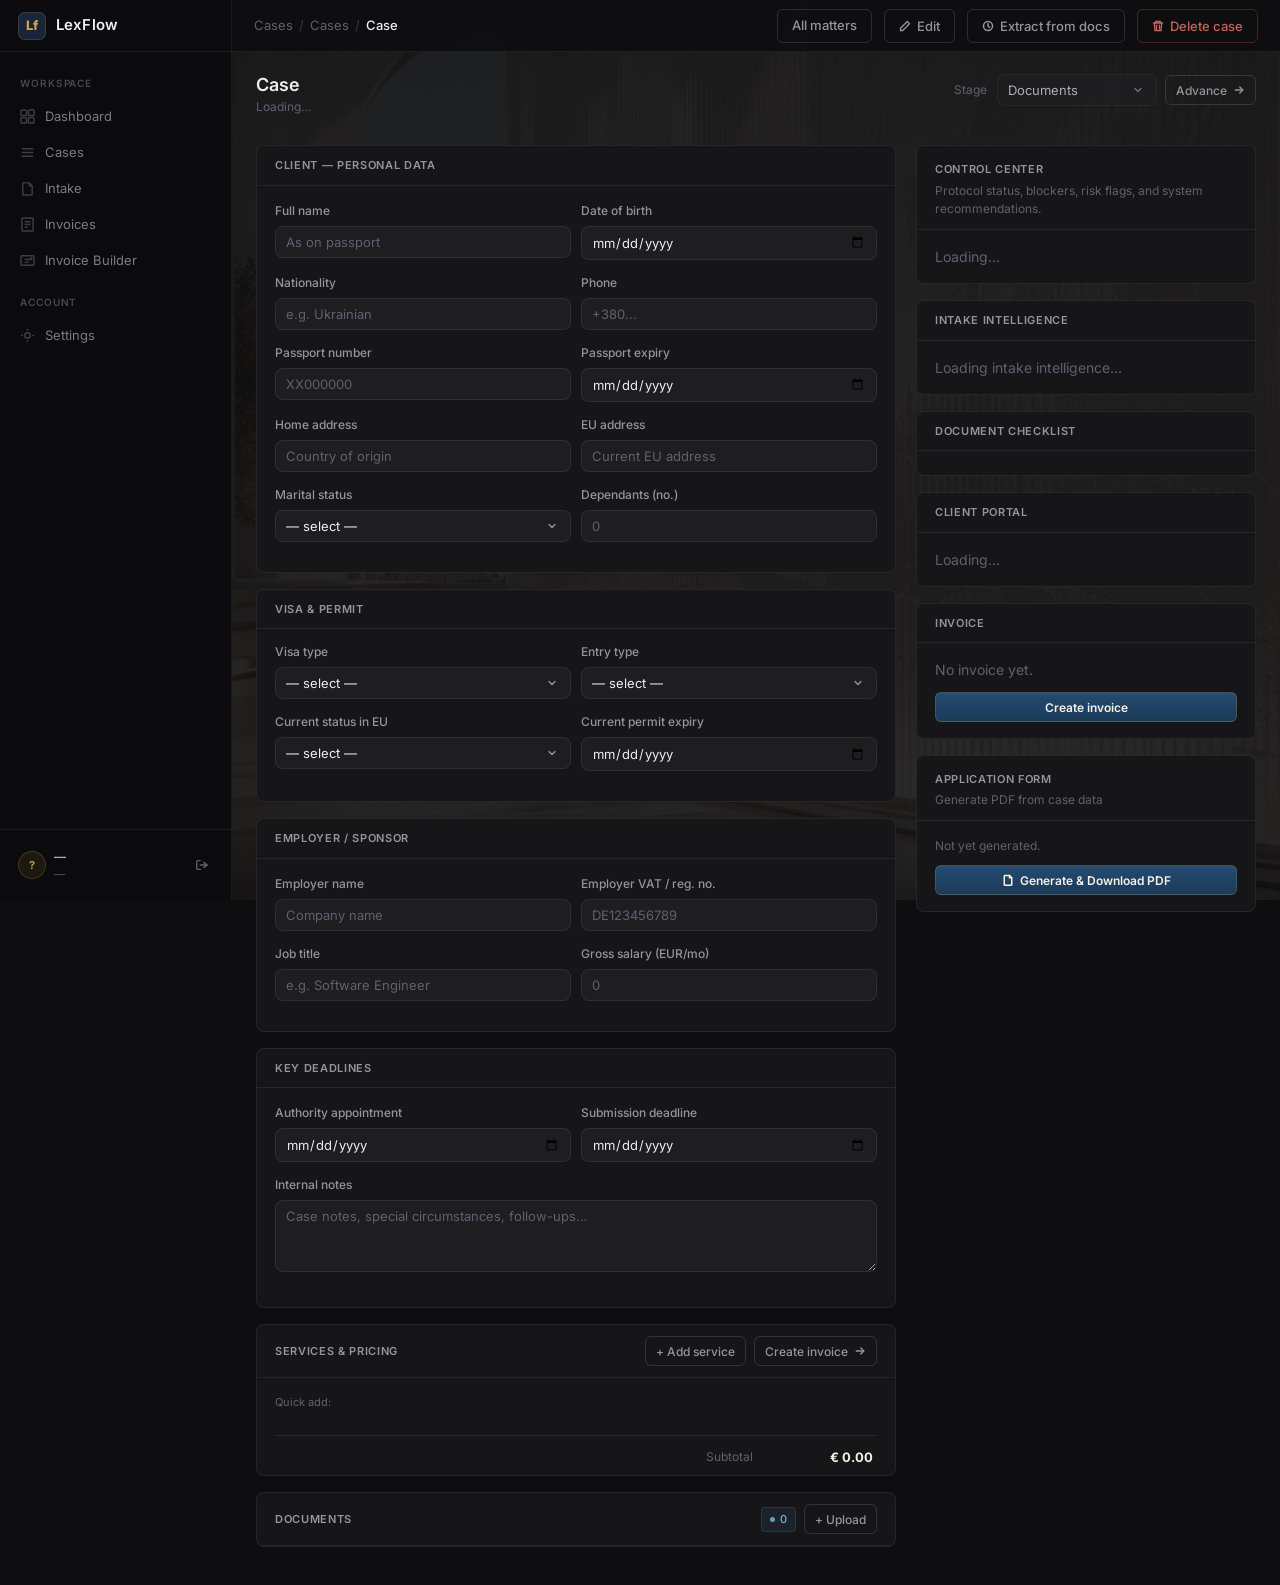
==== frontend/case.html @ 487ab4be "Map Mistral OCR text into case upload extraction" ====
<!doctype html>
<html lang="en">
<head>
  <meta charset="UTF-8" />
  <meta name="viewport" content="width=device-width, initial-scale=1.0" />
  <title>LexFlow — Case detail</title>
  <link rel="preconnect" href="https://fonts.googleapis.com" />
  <link rel="preconnect" href="https://fonts.gstatic.com" crossorigin />
  <link href="https://fonts.googleapis.com/css2?family=Inter:wght@300;400;500;600;700;800&display=swap" rel="stylesheet" />
  <link rel="stylesheet" href="./styles.css?v=24" />
</head>
<body class="dashboard view-hydrating" data-api-base="https://lexflow-backend-y6m3.onrender.com">
  <aside class="sidebar">
    <a href="/index.html" class="sidebar-brand">
      <span class="brand-mark" style="width:28px;height:28px;font-size:13px;">Lf</span>
      <span class="brand-name">LexFlow</span>
    </a>
    <nav class="sidebar-nav">
      <span class="nav-section-label">Workspace</span>
      <a href="dashboard.html" class="nav-item"><svg width="14" height="14" viewBox="0 0 16 16" fill="none" stroke="currentColor" stroke-width="1.5"><rect x="1" y="1" width="6" height="6" rx="1"/><rect x="9" y="1" width="6" height="6" rx="1"/><rect x="1" y="9" width="6" height="6" rx="1"/><rect x="9" y="9" width="6" height="6" rx="1"/></svg>Dashboard</a>
      <a href="cases.html" class="nav-item active"><svg width="14" height="14" viewBox="0 0 16 16" fill="none" stroke="currentColor" stroke-width="1.5"><path d="M2 4h12M2 8h12M2 12h12"/></svg>Cases</a>
      <a href="documents.html" class="nav-item"><svg width="14" height="14" viewBox="0 0 16 16" fill="none" stroke="currentColor" stroke-width="1.5"><path d="M3 2h7l3 3v9a1 1 0 01-1 1H4a1 1 0 01-1-1V3a1 1 0 011-1z"/><path d="M10 2v3h3"/></svg>Intake</a>
      <a href="invoices.html" class="nav-item"><svg width="14" height="14" viewBox="0 0 16 16" fill="none" stroke="currentColor" stroke-width="1.5"><rect x="2" y="1" width="12" height="14" rx="1"/><path d="M5 5h6M5 8h6M5 11h3"/></svg>Invoices</a>
      <a href="invoice-builder.html" class="nav-item"><svg width="14" height="14" viewBox="0 0 16 16" fill="none" stroke="currentColor" stroke-width="1.5"><rect x="1" y="3" width="14" height="10" rx="1"/><path d="M5 7h6M5 10h4"/><circle cx="12" cy="6" r="1.5" fill="currentColor" stroke="none"/></svg>Invoice Builder</a>
      <span class="nav-section-label">Account</span>
      <a href="settings.html" class="nav-item"><svg width="14" height="14" viewBox="0 0 16 16" fill="none" stroke="currentColor" stroke-width="1.5"><circle cx="8" cy="8" r="3"/><path d="M8 1v2M8 13v2M1 8h2M13 8h2"/></svg>Settings</a>
    </nav>
    <div class="sidebar-footer">
      <div class="sidebar-user">
        <div class="user-avatar" id="user-initials">?</div>
        <div class="user-info">
          <div class="user-name" id="user-name">—</div>
          <div class="user-role" id="user-email">—</div>
        </div>
        <button id="btn-signout" style="margin-left:auto;background:none;border:none;cursor:pointer;color:var(--muted);padding:4px;display:flex;align-items:center;">
          <svg width="14" height="14" viewBox="0 0 16 16" fill="none" stroke="currentColor" stroke-width="1.5" stroke-linecap="round"><path d="M6 3H3a1 1 0 00-1 1v8a1 1 0 001 1h3M10 5l4 3-4 3M6 8h8"/></svg>
        </button>
      </div>
    </div>
  </aside>

  <div class="dashboard-main">
    <div class="dashboard-topbar">
      <div class="topbar-breadcrumb">
        <span>Cases</span>
        <span class="sep">/</span>
        <a href="cases.html" style="color:var(--muted);">Cases</a>
        <span class="sep">/</span>
        <strong id="breadcrumb-name">Case</strong>
      </div>
      <div class="topbar-actions">
        <a href="cases.html" class="btn btn-outline">All matters</a>
        <button class="btn btn-outline" id="btn-edit-toggle">
          <svg width="12" height="12" viewBox="0 0 16 16" fill="none" stroke="currentColor" stroke-width="1.8" stroke-linecap="round"><path d="M11 2l3 3-9 9H2v-3L11 2z"/></svg>
          Edit
        </button>
        <button class="btn btn-primary" id="btn-save-all" style="display:none;">
          <svg width="12" height="12" viewBox="0 0 16 16" fill="none" stroke="currentColor" stroke-width="2" stroke-linecap="round"><path d="M3 8l3 3 7-7"/></svg>
          Save
        </button>
        <button class="btn btn-outline" id="btn-run-ai">
          <svg width="12" height="12" viewBox="0 0 16 16" fill="none" stroke="currentColor" stroke-width="2" stroke-linecap="round"><circle cx="8" cy="8" r="6"/><path d="M8 5v3l2 2"/></svg>
          Extract from docs
        </button>
        <button class="btn btn-outline" id="btn-delete-case" style="color:var(--red,#e05252);border-color:rgba(224,82,82,0.3);">
          <svg width="12" height="12" viewBox="0 0 16 16" fill="none" stroke="currentColor" stroke-width="1.8" stroke-linecap="round"><polyline points="2 4 14 4"/><path d="M5 4V2h6v2M6 7v5M10 7v5"/><path d="M3 4l1 10h8l1-10"/></svg>
          Delete case
        </button>
      </div>
    </div>

    <div class="page-content" data-view-hydrate>
      <!-- Duplicate warning banner (hidden by default) -->
      <div id="duplicate-banner" style="display:none;background:rgba(196,100,90,0.1);border:1px solid rgba(196,100,90,0.3);border-radius:var(--radius);padding:12px 18px;margin-bottom:18px;display:none;align-items:center;gap:12px;">
        <svg width="16" height="16" viewBox="0 0 16 16" fill="none" stroke="#c4645a" stroke-width="1.5"><circle cx="8" cy="8" r="6"/><path d="M8 5v3M8 11v.5"/></svg>
        <span style="color:#c4645a;font-size:13px;">Potential duplicate detected — another matter may exist for this client. <a id="dup-link" href="#" style="color:#c4645a;text-decoration:underline;">View existing matter</a></span>
      </div>

      <!-- OCR auto-fill banner (shown after extraction) -->
      <div id="ocr-banner" style="display:none;background:rgba(61,184,122,0.08);border:1px solid rgba(61,184,122,0.2);border-radius:var(--radius);padding:12px 18px;margin-bottom:18px;align-items:center;gap:12px;">
        <svg width="16" height="16" viewBox="0 0 16 16" fill="none" stroke="#3db87a" stroke-width="1.5"><path d="M3 8l3 3 7-7"/></svg>
        <span style="color:#5ebd8e;font-size:13px;">Fields auto-filled from documents. Review and save.</span>
      </div>

      <div class="page-header">
        <div>
          <div class="page-title" id="case-title">Case</div>
          <div class="page-subtitle" id="case-meta">Loading…</div>
          <div id="case-priority-badge" class="case-priority-badge"></div>
        </div>
        <div style="display:flex;gap:8px;align-items:center;">
          <label style="font-size:12px;color:var(--muted);margin-right:2px;">Stage</label>
          <select id="stage-select" class="form-select" style="height:32px;font-size:13px;padding:0 10px;min-width:160px;" disabled>
            <option value="documents">Documents</option>
            <option value="payment">Payment</option>
            <option value="processing">Processing</option>
            <option value="review">Ready for review</option>
            <option value="submitted">Submitted</option>
          </select>
          <button class="btn btn-outline btn-sm" id="btn-advance" style="white-space:nowrap;">
            Advance
            <svg width="12" height="12" viewBox="0 0 16 16" fill="none" stroke="currentColor" stroke-width="1.7" stroke-linecap="round" stroke-linejoin="round"><path d="M3 8h10"/><path d="M9 4l4 4-4 4"/></svg>
          </button>
        </div>
      </div>

      <div class="case-detail-layout">

        <!-- LEFT COLUMN -->
        <div id="case-fields-area">

          <!-- EU Migration Fields -->
          <div class="card" style="margin-bottom:16px;">
            <div class="card-header">
              <span class="card-title">Client — personal data</span>
              <span id="ocr-indicator" style="display:none;" class="badge badge-green">OCR filled</span>
            </div>
            <div class="card-body">
              <div class="form-row">
                <div class="form-group"><label class="form-label">Full name</label><input class="form-input" id="f-full-name" placeholder="As on passport" /></div>
                <div class="form-group"><label class="form-label">Date of birth</label><input class="form-input" id="f-dob" type="date" /></div>
              </div>
              <div class="form-row">
                <div class="form-group"><label class="form-label">Nationality</label><input class="form-input" id="f-nationality" placeholder="e.g. Ukrainian" /></div>
                <div class="form-group"><label class="form-label">Phone</label><input class="form-input" id="f-phone" placeholder="+380..." /></div>
              </div>
              <div class="form-row">
                <div class="form-group"><label class="form-label">Passport number</label><input class="form-input" id="f-passport-no" placeholder="XX000000" /></div>
                <div class="form-group"><label class="form-label">Passport expiry</label><input class="form-input" id="f-passport-expiry" type="date" /></div>
              </div>
              <div class="form-row">
                <div class="form-group"><label class="form-label">Home address</label><input class="form-input" id="f-address-home" placeholder="Country of origin" /></div>
                <div class="form-group"><label class="form-label">EU address</label><input class="form-input" id="f-address-eu" placeholder="Current EU address" /></div>
              </div>
              <div class="form-row">
                <div class="form-group"><label class="form-label">Marital status</label>
                  <select class="form-select" id="f-marital">
                    <option value="">— select —</option>
                    <option>Single</option><option>Married</option><option>Divorced</option><option>Widowed</option>
                  </select>
                </div>
                <div class="form-group"><label class="form-label">Dependants (no.)</label><input class="form-input" id="f-dependants" type="number" min="0" placeholder="0" /></div>
              </div>
            </div>
          </div>

          <div class="card services-card" style="margin-bottom:16px;">
            <div class="card-header"><span class="card-title">Visa &amp; permit</span></div>
            <div class="card-body">
              <div class="form-row">
                <div class="form-group"><label class="form-label">Visa type</label>
                  <select class="form-select" id="f-visa-type">
                    <option value="">— select —</option>
                    <option>National visa (D)</option><option>Schengen visa (C)</option>
                    <option>Residence permit</option><option>EU Blue Card</option>
                    <option>Intra-company transfer</option><option>Family reunification</option>
                    <option>Student permit</option><option>Asylum / protection</option>
                  </select>
                </div>
                <div class="form-group"><label class="form-label">Entry type</label>
                  <select class="form-select" id="f-entry-type">
                    <option value="">— select —</option>
                    <option>Single entry</option><option>Multiple entry</option>
                  </select>
                </div>
              </div>
              <div class="form-row">
                <div class="form-group"><label class="form-label">Current status in EU</label>
                  <select class="form-select" id="f-current-status">
                    <option value="">— select —</option>
                    <option>Tourist / visa-free</option><option>Student</option><option>Worker</option>
                    <option>Temporary protection</option><option>Undocumented</option>
                  </select>
                </div>
                <div class="form-group"><label class="form-label">Current permit expiry</label><input class="form-input" id="f-permit-expiry" type="date" /></div>
              </div>
            </div>
          </div>

          <div class="card" style="margin-bottom:16px;">
            <div class="card-header"><span class="card-title">Employer / sponsor</span></div>
            <div class="card-body">
              <div class="form-row">
                <div class="form-group"><label class="form-label">Employer name</label><input class="form-input" id="f-employer" placeholder="Company name" /></div>
                <div class="form-group"><label class="form-label">Employer VAT / reg. no.</label><input class="form-input" id="f-employer-vat" placeholder="DE123456789" /></div>
              </div>
              <div class="form-row">
                <div class="form-group"><label class="form-label">Job title</label><input class="form-input" id="f-job-title" placeholder="e.g. Software Engineer" /></div>
                <div class="form-group"><label class="form-label">Gross salary (EUR/mo)</label><input class="form-input" id="f-salary" type="number" placeholder="0" /></div>
              </div>
            </div>
          </div>

          <div class="card" style="margin-bottom:16px;">
            <div class="card-header"><span class="card-title">Key deadlines</span></div>
            <div class="card-body">
              <div class="form-row">
                <div class="form-group"><label class="form-label">Authority appointment</label><input class="form-input" id="f-appointment" type="date" /></div>
                <div class="form-group"><label class="form-label">Submission deadline</label><input class="form-input" id="f-deadline" type="date" /></div>
              </div>
              <div class="form-group"><label class="form-label">Internal notes</label><textarea class="form-textarea" id="f-notes" rows="3" placeholder="Case notes, special circumstances, follow-ups…"></textarea></div>
            </div>
          </div>

          <!-- Services & Price Builder -->
          <div class="card" style="margin-bottom:16px;">
            <div class="card-header">
              <span class="card-title">Services &amp; pricing</span>
              <div style="display:flex;gap:8px;align-items:center;">
                <button class="btn btn-outline btn-sm" id="btn-add-service">+ Add service</button>
                <button class="btn btn-outline btn-sm" id="btn-create-invoice-from-services">
                  Create invoice
                  <svg width="12" height="12" viewBox="0 0 16 16" fill="none" stroke="currentColor" stroke-width="1.7" stroke-linecap="round" stroke-linejoin="round"><path d="M3 8h10"/><path d="M9 4l4 4-4 4"/></svg>
                </button>
              </div>
            </div>
            <div class="card-body" style="padding-bottom:4px;">
              <!-- Preset quick-add chips -->
              <div style="display:flex;flex-wrap:wrap;gap:6px;margin-bottom:12px;" id="service-presets">
                <span style="font-size:11px;color:var(--muted);align-self:center;margin-right:2px;">Quick add:</span>
              </div>
              <!-- Service rows -->
              <div id="service-rows" class="service-rows"></div>
              <!-- Totals -->
              <div class="service-subtotal-row">
                <span>Subtotal</span>
                <span id="svc-subtotal">€ 0.00</span>
              </div>
            </div>
          </div>

          <!-- Documents -->
          <div class="card">
            <div class="card-header">
              <span class="card-title">Documents</span>
              <div style="display:flex;gap:8px;align-items:center;">
                <span class="badge badge-blue" id="doc-count">0</span>
                <input type="file" id="file-input" multiple accept=".pdf,image/*" style="display:none;" />
                <button class="btn btn-outline btn-sm" id="btn-upload">+ Upload</button>
              </div>
            </div>
            <div id="doc-list" style="padding:0 4px;"></div>
          </div>
        </div>

        <!-- RIGHT COLUMN -->
        <div class="case-side-stack">
          <!-- Control center -->
          <div class="card control-center-card" style="margin-bottom:16px;">
            <div class="card-header">
              <div>
                <span class="card-title">Control center</span>
                <div class="panel-subtitle">Protocol status, blockers, risk flags, and system recommendations.</div>
              </div>
            </div>
            <div class="card-body">
              <div id="control-center-block"><p style="color:var(--muted);">Loading…</p></div>
            </div>
          </div>

          <div class="card" style="margin-bottom:16px;">
            <div class="card-header"><span class="card-title">Intake intelligence</span></div>
            <div class="card-body">
              <div id="intake-intelligence-block"><p style="color:var(--muted);">Loading intake intelligence…</p></div>
            </div>
          </div>

          <!-- Document checklist -->
          <div class="card" style="margin-bottom:16px;">
            <div class="card-header"><span class="card-title">Document checklist</span></div>
            <div class="card-body" style="padding:12px 16px;">
              <div id="doc-checklist" style="display:flex;flex-direction:column;gap:8px;"></div>
            </div>
          </div>

          <!-- Client portal -->
          <div class="card" style="margin-bottom:16px;">
            <div class="card-header"><span class="card-title">Client portal</span></div>
            <div class="card-body">
              <div id="portal-block"><p style="color:var(--muted);">Loading…</p></div>
            </div>
          </div>

          <!-- Invoice -->
          <div class="card" style="margin-bottom:16px;">
            <div class="card-header"><span class="card-title">Invoice</span></div>
            <div class="card-body">
              <div id="invoice-block">
                <p style="color:var(--muted);margin-bottom:12px;">No invoice yet.</p>
                <button class="btn btn-primary btn-sm" id="btn-invoice" style="width:100%;">Create invoice</button>
              </div>
            </div>
          </div>

          <!-- Application Form -->
          <div class="card">
            <div class="card-header">
              <div>
                <span class="card-title">Application form</span>
                <div class="panel-subtitle" style="margin-top:3px;">Generate PDF from case data</div>
              </div>
            </div>
            <div class="card-body" style="display:flex;flex-direction:column;gap:10px;">
              <div id="form-gen-status" style="font-size:12px;color:var(--muted);">Not yet generated.</div>
              <button class="btn btn-primary btn-sm" style="width:100%;" id="btn-generate-form">
                <svg width="12" height="12" viewBox="0 0 16 16" fill="none" stroke="currentColor" stroke-width="2" stroke-linecap="round"><path d="M3 2h7l3 3v9a1 1 0 01-1 1H4a1 1 0 01-1-1V3a1 1 0 011-1z"/><path d="M10 2v3h3"/></svg>
                Generate &amp; Download PDF
              </button>
              <button class="btn btn-outline btn-sm" style="width:100%;display:none;" id="btn-download-last">
                Download last generated
              </button>
            </div>
          </div>
        </div>
      </div>
    </div>
  </div>

  <script src="./app.js?v=21"></script>
  <script>
    const params = new URLSearchParams(window.location.search);
    const caseId = params.get('id') || '1';
    let currentCase = null;

    const EU_CHECKLIST = [
      'Valid passport (6+ months)',
      'Biometric photo (35×45 mm)',
      'Bank statements (3 months)',
      'Employment contract',
      'Employer confirmation letter',
      'Health insurance proof',
      'Accommodation proof',
      'Application form (signed)',
      'Translation of documents (certified)',
      'State fee receipt',
    ];

    function fillFieldsFromExtracted(extracted) {
      if (!extracted || !Object.keys(extracted).length) return;
      const map = {
        'f-full-name':       extracted.full_name || extracted.client_name,
        'f-dob':             extracted.dob || extracted.date_of_birth,
        'f-nationality':     extracted.nationality,
        'f-phone':           extracted.phone,
        'f-passport-no':     extracted.passport_no || extracted.passport_number,
        'f-passport-expiry': extracted.passport_expiry,
        'f-address-home':    extracted.address_home || extracted.home_address,
        'f-address-eu':      extracted.address_eu || extracted.eu_address,
        'f-marital':         extracted.marital_status,
        'f-dependants':      extracted.dependants,
        'f-visa-type':       extracted.visa_type,
        'f-entry-type':      extracted.entry_type,
        'f-current-status':  extracted.current_status,
        'f-permit-expiry':   extracted.permit_expiry,
        'f-employer':        extracted.employer_name || extracted.employer,
        'f-employer-vat':    extracted.employer_vat,
        'f-job-title':       extracted.job_title,
        'f-salary':          extracted.salary_eur || extracted.salary,
        'f-appointment':     extracted.appointment_date,
        'f-deadline':        extracted.submission_deadline,
        'f-notes':           extracted.notes,
      };
      let filled = 0;
      Object.entries(map).forEach(([id, val]) => {
        const el = document.getElementById(id);
        if (el && val != null && val !== '') { el.value = val; filled++; }
      });
      if (filled > 0) {
        document.getElementById('ocr-indicator').style.display = 'inline-flex';
        const banner = document.getElementById('ocr-banner');
        banner.style.display = 'flex';
      }
    }

    function collectFields() {
      return {
        full_name:           document.getElementById('f-full-name').value,
        dob:                 document.getElementById('f-dob').value,
        nationality:         document.getElementById('f-nationality').value,
        phone:               document.getElementById('f-phone').value,
        passport_no:         document.getElementById('f-passport-no').value,
        passport_expiry:     document.getElementById('f-passport-expiry').value,
        address_home:        document.getElementById('f-address-home').value,
        address_eu:          document.getElementById('f-address-eu').value,
        marital_status:      document.getElementById('f-marital').value,
        dependants:          document.getElementById('f-dependants').value,
        visa_type:           document.getElementById('f-visa-type').value,
        entry_type:          document.getElementById('f-entry-type').value,
        current_status:      document.getElementById('f-current-status').value,
        permit_expiry:       document.getElementById('f-permit-expiry').value,
        employer_name:       document.getElementById('f-employer').value,
        employer_vat:        document.getElementById('f-employer-vat').value,
        job_title:           document.getElementById('f-job-title').value,
        salary_eur:          document.getElementById('f-salary').value,
        appointment_date:    document.getElementById('f-appointment').value,
        submission_deadline: document.getElementById('f-deadline').value,
        notes:               document.getElementById('f-notes').value,
      };
    }

    function renderChecklist(uploadedDocs) {
      const names = (uploadedDocs || []).map(d => (d.name || '').toLowerCase());
      const keywords = {
        'Valid passport (6+ months)':      ['passport'],
        'Biometric photo (35×45 mm)':      ['photo', 'picture', 'foto'],
        'Bank statements (3 months)':      ['bank', 'statement', 'account'],
        'Employment contract':             ['contract', 'employment', 'arbeitsvertrag'],
        'Employer confirmation letter':    ['confirmation', 'employer letter', 'arbeitsgeberbes'],
        'Health insurance proof':          ['insurance', 'health', 'krankenvers'],
        'Accommodation proof':             ['accommodation', 'rental', 'lease', 'mietvertrag'],
        'Application form (signed)':       ['application', 'antrag', 'form'],
        'Translation of documents (certified)': ['translation', 'übersetzung', 'certified'],
        'State fee receipt':               ['fee', 'receipt', 'payment', 'gebühr'],
      };
      const host = document.getElementById('doc-checklist');
      host.innerHTML = EU_CHECKLIST.map(item => {
        const kws = keywords[item] || [];
        const found = kws.some(kw => names.some(n => n.includes(kw)));
        return `<div style="display:flex;align-items:center;gap:10px;font-size:13px;">
          <span style="flex-shrink:0;width:18px;height:18px;border-radius:50%;display:flex;align-items:center;justify-content:center;
            background:${found ? 'rgba(61,184,122,0.15)' : 'var(--surface-3)'};
            border:1px solid ${found ? 'rgba(61,184,122,0.3)' : 'var(--border)'};">
            ${found ? '<svg width="10" height="10" viewBox="0 0 16 16" fill="none" stroke="#3db87a" stroke-width="2.5"><path d="M3 8l3 3 7-7"/></svg>'
                    : '<svg width="10" height="10" viewBox="0 0 16 16" fill="none" stroke="#606070" stroke-width="2"><path d="M4 4l8 8M12 4l-8 8"/></svg>'}
          </span>
          <span style="color:${found ? 'var(--text)' : 'var(--muted)'};">${item}</span>
        </div>`;
      }).join('');
    }

    function escapeHtml(value) {
      return String(value || '')
        .replace(/&/g, '&amp;')
        .replace(/</g, '&lt;')
        .replace(/>/g, '&gt;')
        .replace(/"/g, '&quot;')
        .replace(/'/g, '&#39;');
    }

    function severityBadge(severity) {
      const map = {
        high: 'badge-red',
        medium: 'badge-yellow',
        low: 'badge-green',
      };
      return map[severity] || 'badge-gray';
    }

    function statTone(label) {
      const key = String(label || '').toLowerCase();
      if (key.includes('route')) return 'tone-gold';
      if (key.includes('priority')) return 'tone-red';
      if (key.includes('stage')) return 'tone-blue';
      if (key.includes('next')) return 'tone-green';
      return 'tone-neutral';
    }

    function actionMeta(action, state) {
      const label = (action?.label || '').toLowerCase();
      if (label.includes('request missing documents')) return { cta: 'Draft message', mode: 'message' };
      if (label.includes('questionnaire')) return { cta: 'Draft questionnaire', mode: 'questionnaire' };
      if (label.includes('invoice')) return { cta: 'Open invoice', mode: 'invoice' };
      if (label.includes('duplicate') || label.includes('manual review')) return { cta: 'Review docs', mode: 'documents' };
      return { cta: 'Use action', mode: 'copy' };
    }

    function focusPortalComposer(message) {
      const area = document.getElementById('portal-invite-message');
      if (!area) return;
      if (message) area.value = message;
      area.scrollIntoView({ behavior: 'smooth', block: 'center' });
      area.focus();
      showToast('Client message drafted', 'success');
    }

    function focusDocuments() {
      document.getElementById('doc-list')?.scrollIntoView({ behavior: 'smooth', block: 'start' });
      showToast('Documents section opened', 'info');
    }

    function openInvoiceFromCase() {
      const invoice = getInvoiceForCase(caseId);
      window.location.href = invoice ? `invoice.html?id=${invoice.id}&case=${caseId}` : `invoice.html?case=${caseId}`;
    }

    function runRecommendedAction(action, state) {
      const meta = actionMeta(action, state);
      const missingLabels = (state.requirements || [])
        .filter(item => state.blocking_missing_codes?.includes(item.code) || state.missing_codes?.includes(item.code))
        .map(item => item.label);
      if (meta.mode === 'message') {
        const intro = currentCase?.client_name ? `Hello ${currentCase.client_name},` : 'Hello,';
        const body = `${intro}\n\nPlease upload the following items so we can continue your case:\n- ${missingLabels.join('\n- ') || 'Missing documents from your checklist'}\n\nOnce uploaded, we will continue immediately.\n\nBest regards,\nLexFlow`;
        focusPortalComposer(body);
        return;
      }
      if (meta.mode === 'questionnaire') {
        const intro = currentCase?.client_name ? `Hello ${currentCase.client_name},` : 'Hello,';
        const body = `${intro}\n\nPlease complete the client questionnaire in your secure portal. We need it before the legal team can proceed.\n\nBest regards,\nLexFlow`;
        focusPortalComposer(body);
        return;
      }
      if (meta.mode === 'invoice') {
        openInvoiceFromCase();
        return;
      }
      if (meta.mode === 'documents') {
        focusDocuments();
        return;
      }
      navigator.clipboard.writeText(`${action.label}: ${action.message}`).then(() => {
        showToast('Action copied', 'success');
      });
    }

    function renderIntakeIntelligence(caseData, state = {}) {
      const host = document.getElementById('intake-intelligence-block');
      if (!host) return;
      const decision = caseData?.last_intake_decision || null;
      const plan = state.document_plan || {};
      const missing = plan.missing_documents || [];
      const review = plan.review_documents || [];
      const completed = plan.completed_documents || [];
      host.innerHTML = `
        <div class="intake-intel-shell">
          <div class="intake-intel-head">
            <div>
              <div class="intake-intel-label">Latest intake decision</div>
              <div class="intake-intel-title">${decision ? escapeHtml(decision.action.replaceAll('_', ' ')) : 'No decision yet'}</div>
            </div>
            ${decision ? `<span class="badge ${decision.status === 'assigned' ? 'badge-green' : decision.status === 'needs_review' ? 'badge-yellow' : 'badge-red'}">${escapeHtml(decision.status)}</span>` : ''}
          </div>
          <div class="intake-intel-copy">${escapeHtml(decision?.explanation || 'As new documents arrive, LexFlow will explain why it attached, created, or held the file for review.')}</div>
          <div class="intake-intel-grid">
            <div class="intake-intel-stat"><span>Completed</span><strong>${completed.length}</strong></div>
            <div class="intake-intel-stat"><span>Missing</span><strong>${missing.length}</strong></div>
            <div class="intake-intel-stat"><span>Review</span><strong>${review.length}</strong></div>
          </div>
          <div class="intake-intel-tags">
            ${completed.map(item => `<span class="badge badge-green">${escapeHtml(item)}</span>`).join('')}
            ${missing.map(item => `<span class="badge badge-red">${escapeHtml(item)}</span>`).join('')}
            ${review.map(item => `<span class="badge badge-yellow">${escapeHtml(item)}</span>`).join('')}
          </div>
          ${plan.recommended_request ? `
            <div class="intake-intel-request">
              <div class="intake-intel-request-label">Recommended client request</div>
              <div class="intake-intel-request-copy">${escapeHtml(plan.recommended_request)}</div>
              <button class="btn btn-outline btn-sm" type="button" id="btn-draft-intake-request">Draft message</button>
            </div>
          ` : ''}
        </div>
      `;
      document.getElementById('btn-draft-intake-request')?.addEventListener('click', () => {
        focusPortalComposer(plan.recommended_request);
      });
    }

    function renderControlCenter(center) {
      const host = document.getElementById('control-center-block');
      const state = center?.control_state || {};
      const notifications = center?.notifications || [];
      const requirements = state.requirements || [];
      const actions = state.actions || [];
      const risks = state.risk_flags || [];
      const routeCode = state.route_code || 'EU_GENERAL';

      const stats = [
        { label: 'Route', value: routeCode.replaceAll('_', ' ') },
        { label: 'Priority', value: (center?.case?.priority || state.auto_priority || 'medium').replace('_', ' ') },
        { label: 'Stage', value: (center?.case?.stage || 'documents').replace('_', ' ') },
        { label: 'Next step', value: state.next_step || 'Review case' },
      ];

      host.innerHTML = `
        <div class="control-center-stack">
          <div class="control-hero">
            ${stats.map(item => `
              <div class="control-stat ${statTone(item.label)}">
                <span class="control-stat-label">${escapeHtml(item.label)}</span>
                <strong class="control-stat-value">${escapeHtml(item.value)}</strong>
              </div>
            `).join('')}
          </div>

          <div class="control-pill-row">
            <span class="badge ${state.blocking_missing_codes?.length ? 'badge-red' : 'badge-green'}">${state.blocking_missing_codes?.length || 0} blockers</span>
            <span class="badge ${state.open_review_count ? 'badge-yellow' : 'badge-green'}">${state.open_review_count || 0} review items</span>
            <span class="badge ${state.duplicate_count ? 'badge-yellow' : 'badge-gray'}">${state.duplicate_count || 0} duplicates</span>
            <span class="badge ${state.unrecognized_count ? 'badge-red' : 'badge-gray'}">${state.unrecognized_count || 0} unrecognized</span>
          </div>

          <div class="control-section">
            <div class="control-section-title">Route checklist</div>
            <div class="control-checklist">
              ${requirements.length ? requirements.map(item => `
                <div class="control-check control-check-${item.state}">
                  <div class="control-check-copy">
                    <strong>${escapeHtml(item.label)}</strong>
                    <span>${item.blocker ? 'Blocking requirement' : 'Supporting requirement'}</span>
                  </div>
                  <span class="badge ${
                    item.state === 'complete' ? 'badge-green'
                      : item.state === 'needs_review' ? 'badge-yellow'
                      : 'badge-red'
                  }">${escapeHtml(item.state.replace('_', ' '))}</span>
                </div>
              `).join('') : '<div class="kanban-empty">No route protocol data yet.</div>'}
            </div>
          </div>

          <div class="control-section">
            <div class="control-section-title">Recommended actions</div>
            <div class="control-feed">
              ${actions.length ? actions.map((item, index) => `
                <div class="control-feed-item control-feed-item-action control-feed-${escapeHtml(item.priority || 'info')}">
                  <span class="badge ${severityBadge(item.priority)}">${escapeHtml(item.priority || 'info')}</span>
                  <div class="control-feed-copy">
                    <strong>${escapeHtml(item.label)}</strong>
                    <span>${escapeHtml(item.message)}</span>
                  </div>
                  <button class="btn btn-outline btn-sm control-action-btn" type="button" data-action-index="${index}">${escapeHtml(actionMeta(item, state).cta)}</button>
                </div>
              `).join('') : '<div class="kanban-empty">No pending recommendations.</div>'}
            </div>
          </div>

          <div class="control-section">
            <div class="control-section-title">Risk flags</div>
            <div class="control-feed">
              ${risks.length ? risks.map(item => `
                <div class="control-feed-item control-feed-${escapeHtml(item.severity || 'info')}">
                  <span class="badge ${severityBadge(item.severity)}">${escapeHtml(item.severity || 'info')}</span>
                  <div class="control-feed-copy">
                    <strong>${escapeHtml((item.code || 'risk').replace(/[_:]/g, ' '))}</strong>
                    <span>${escapeHtml(item.message)}</span>
                  </div>
                </div>
              `).join('') : '<div class="kanban-empty">No protocol risks detected.</div>'}
            </div>
          </div>

          <div class="control-section">
            <div class="control-section-title">Recent alerts</div>
            <div class="control-feed">
              ${notifications.length ? notifications.slice(0, 4).map(item => `
                <div class="control-feed-item control-feed-${escapeHtml(item.severity || 'info')}">
                  <span class="badge ${severityBadge(item.severity)}">${escapeHtml(item.kind || 'notice')}</span>
                  <div class="control-feed-copy">
                    <strong>${escapeHtml(item.title)}</strong>
                    <span>${escapeHtml(item.message)}</span>
                  </div>
                </div>
              `).join('') : '<div class="kanban-empty">No case notifications.</div>'}
            </div>
          </div>
        </div>
      `;

      if (center?.case?.stage) {
        const sel = document.getElementById('stage-select');
        if (sel) sel.value = center.case.stage;
      }
      renderIntakeIntelligence(center?.case, state);
      host.querySelectorAll('[data-action-index]').forEach(button => {
        button.addEventListener('click', () => {
          const action = actions[Number(button.dataset.actionIndex)];
          if (action) runRecommendedAction(action, state);
        });
      });
    }

    async function checkDuplicate(clientEmail, clientName) {
      try {
        const allCases = await get('/api/cases', { toastOnError: false });
        const dup = allCases.find(c =>
          c.id !== caseId && (
            (clientEmail && c.client_email && c.client_email.toLowerCase() === clientEmail.toLowerCase()) ||
            (clientName && c.client_name && c.client_name.toLowerCase() === clientName.toLowerCase())
          )
        );
        const banner = document.getElementById('duplicate-banner');
        if (dup) {
          banner.style.display = 'flex';
          document.getElementById('dup-link').href = `case.html?id=${dup.id}`;
          document.getElementById('dup-link').textContent = `View: ${dup.client_name}`;
        } else {
          banner.style.display = 'none';
        }
      } catch {}
    }

    async function loadCase() {
      const cached = getCachedCaseDetail(caseId);
      if (cached) {
        render(cached);
        renderControlCenter({ case: cached, control_state: cached.control_state || {}, notifications: cached.notifications || [] });
        checkDuplicate(cached.client_email, cached.client_name);
      }
      try {
        const center = await get(`/api/cases/${caseId}/control-center`, { toastOnError: false });
        const c = center.case || await get(`/api/cases/${caseId}`, { toastOnError: false });
        cacheCaseDetail({ ...c, control_state: center.control_state || c.control_state || {}, notifications: center.notifications || [] });
        upsertLocalCase(c);
        render(c);
        renderControlCenter(center);
        checkDuplicate(c.client_email, c.client_name);
        setViewHydrated();
      } catch (err) {
        try {
          const c = await get(`/api/cases/${caseId}`, { toastOnError: false });
          cacheCaseDetail(c);
          upsertLocalCase(c);
          render(c);
          renderControlCenter({ case: c, control_state: c.control_state || {}, notifications: [] });
          checkDuplicate(c.client_email, c.client_name);
          setViewHydrated();
        } catch {
          if (!cached) showToast(err.message || 'Unable to load case', 'error');
          document.getElementById('case-title').textContent = 'Case unavailable';
          document.getElementById('breadcrumb-name').textContent = 'Case';
          document.getElementById('case-meta').textContent = 'This case could not be loaded.';
          setViewHydrated();
        }
      }
    }

    function render(c) {
      currentCase = c;
      cacheCaseDetail(c);
      upsertLocalCase(c);
      document.getElementById('case-title').textContent = c.client_name;
      document.getElementById('breadcrumb-name').textContent = c.client_name;
      document.getElementById('case-meta').textContent =
        `${c.case_type} · ${c.destination} · ${c.client_email} · opened ${formatDate(c.created_at)}`;
      const casePriority = (c.priority || c.control_state?.auto_priority || 'medium').toLowerCase();
      document.getElementById('case-priority-badge').innerHTML = `<span class="badge ${severityBadge(casePriority)}">${casePriority} priority</span>`;

      // Stage selector
      const sel = document.getElementById('stage-select');
      sel.value = c.stage || 'documents';

      // Fill EU fields from extracted JSONB
      fillFieldsFromExtracted(c.extracted || {});

      // Portal link
      const portalUrl = c.portal_url || `${window.location.origin}/client-upload.html?id=${c.id}`;
      const clientEmail = c.client_email || '';
      document.getElementById('portal-block').innerHTML = `
        <div class="portal-invite-shell">
          <div class="portal-invite-card">
            <div class="portal-invite-head">
              <span class="portal-invite-mark">Lf</span>
              <div>
                <div class="portal-invite-title">Client upload invite</div>
                <div class="portal-invite-subtitle">Client-facing secure upload in the LexFlow visual language</div>
              </div>
            </div>
            <div class="portal-invite-copy">
              Send a secure upload button straight to the client's inbox. The message uses the same clean light theme as the portal page.
            </div>
            <div class="portal-invite-link">${portalUrl}</div>
            <div class="portal-invite-recipient-row">
              <span class="portal-invite-label">Recipient</span>
              <span class="portal-invite-chip">${clientEmail || 'No client email yet'}</span>
            </div>
            <textarea id="portal-invite-message" rows="4" placeholder="Optional note for the client" class="portal-invite-textarea"></textarea>
            <div class="portal-invite-actions">
              <button class="btn btn-primary btn-sm" type="button" id="btn-send-portal-invite" ${clientEmail ? '' : 'disabled'}>Send to client</button>
              <button class="btn btn-outline btn-sm" type="button" id="btn-copy-portal-link">Copy link</button>
            </div>
            <div id="portal-invite-status" class="portal-invite-status" style="display:none;"></div>
          </div>
        </div>
      `;
      document.getElementById('btn-copy-portal-link')?.addEventListener('click', () => {
        navigator.clipboard.writeText(portalUrl).then(() => showToast('Portal link copied', 'success'));
      });
      document.getElementById('btn-send-portal-invite')?.addEventListener('click', async () => {
        const message = document.getElementById('portal-invite-message')?.value || '';
        const status = document.getElementById('portal-invite-status');
        const button = document.getElementById('btn-send-portal-invite');
        if (!clientEmail) {
          showToast('Add client email first', 'error');
          return;
        }
        try {
          button.disabled = true;
          button.textContent = 'Sending...';
          const result = await post(`/api/cases/${c.id}/send-portal-invite`, { message });
          const demoMode = result.status === 'queued_demo';
          status.style.display = 'block';
          status.textContent = demoMode
            ? `Template prepared for ${result.to}. SMTP is not configured yet, so this is demo mode.`
            : `Invite sent to ${result.to}.`;
          showToast(demoMode ? 'Invite template prepared' : 'Portal invite sent', 'success');
        } catch (err) {
          showToast(err.message || 'Invite send failed', 'error');
        } finally {
          button.disabled = false;
          button.textContent = 'Send to client';
        }
      });

      // Documents
      const incomingDocs = getDocumentsForCase(c.id);
      const mergedDocs = [...(c.docs || []), ...incomingDocs.map(d => ({
        id: d.id, document_id: d.id, key: d.key || '',
        name: d.name, status: 'attached',
        uploaded_at: d.uploaded_at, data_url: d.data_url || d.url,
      }))];
      document.getElementById('doc-count').textContent = mergedDocs.length;
      const list = document.getElementById('doc-list');
      if (mergedDocs.length) {
        const _docMap = {};
        list.innerHTML = mergedDocs.map((d, i) => {
          // data_url = local (Application form PDF, etc.) — use directly
          // url = R2 private URL — must go through proxy
          const localUrl = d.data_url || '';
          const docId = d.document_id || d.id || '';
          const docKey = d.key || '';
          const canPreview = !!(localUrl || docId || docKey);
          const statusClass = d.status === 'needs_review'
            ? 'badge-yellow'
            : d.status === 'attached' || d.status === 'assigned' || d.status === 'uploaded'
              ? 'badge-green'
              : 'badge-gray';
          _docMap[i] = { url: localUrl, name: d.name, docId, docKey };
          return `
          <div class="table-row case-doc-row">
            <div class="case-doc-name">${d.name}</div>
            <div class="case-doc-date">${formatDate(d.uploaded_at)}</div>
            <div class="case-doc-status"><span class="badge ${statusClass}">${d.status}</span></div>
            <div class="case-doc-actions">
              ${canPreview ? `<button class="btn btn-outline btn-sm" type="button" data-preview-idx="${i}">Preview</button>` : ''}
              <button class="btn btn-outline btn-sm" type="button" data-delete-case-doc="${d.document_id || d.key || d.id || d.name}">Del</button>
            </div>
          </div>`;
        }).join('');

        // Preview buttons
        list.querySelectorAll('[data-preview-idx]').forEach(btn => {
          btn.addEventListener('click', async () => {
            let { url, name, docId, docKey } = _docMap[+btn.dataset.previewIdx] || {};
            let mimeType = '';
            if (!url && (docKey || docId)) {
              // Stream via backend proxy to avoid R2 private auth errors
              try {
                const token = getToken();
                const endpoint = docKey
                  ? `${API_BASE}/api/cases/${caseId}/stream/${encodeURIComponent(docKey)}`
                  : `${API_BASE}/api/documents/${docId}/download`;
                const res = await fetch(endpoint, { headers: { Authorization: `Bearer ${token}` } });
                if (res.ok) {
                  const blob = await res.blob();
                  mimeType = blob.type || '';
                  url = URL.createObjectURL(blob);
                } else if (docKey && docId) {
                  const res2 = await fetch(`${API_BASE}/api/documents/${docId}/download`, { headers: { Authorization: `Bearer ${token}` } });
                  if (res2.ok) { const b = await res2.blob(); mimeType = b.type; url = URL.createObjectURL(b); }
                }
              } catch {}
            }
            if (!url) { showToast('No preview available for this document', 'info'); return; }
            const isPdf = /\.pdf$/i.test(name) || url.startsWith('data:application/pdf') || mimeType === 'application/pdf';
            const isImg = /\.(png|jpe?g|gif|webp|svg)$/i.test(name) || url.startsWith('data:image/') || mimeType.startsWith('image/');
            if (isPdf) {
              window.open(url, '_blank');
            } else if (isImg) {
              const ov = document.createElement('div');
              ov.style.cssText = 'position:fixed;inset:0;z-index:9999;background:rgba(0,0,0,0.88);display:flex;align-items:center;justify-content:center;cursor:zoom-out;';
              ov.innerHTML = `<img src="${url}" style="max-width:90vw;max-height:90vh;border-radius:6px;box-shadow:0 8px 48px rgba(0,0,0,0.6);" /><div style="position:absolute;top:18px;right:24px;color:#fff;font-size:13px;opacity:0.7;">${name} &#10005;</div>`;
              ov.addEventListener('click', () => ov.remove());
              document.body.appendChild(ov);
            } else {
              const a = document.createElement('a'); a.href = url; a.download = name; a.click();
            }
          });
        });

        list.querySelectorAll('[data-delete-case-doc]').forEach(btn => {
          btn.addEventListener('click', async () => {
            const ref = btn.dataset.deleteCaseDoc;
            try {
              if (ref.startsWith('doc-')) await deleteDocumentRemote(ref);
              else await api('DELETE', `/api/cases/${caseId}/documents/${encodeURIComponent(ref)}`);
              showToast('Document deleted', 'success');
            } catch {
              deleteIncomingDocumentLocal(ref);
              showToast('Removed locally', 'success');
            }
            loadCase();
          });
        });
      } else {
        list.innerHTML = `<div style="padding:20px;color:var(--muted);font-size:13px;">No documents uploaded yet.</div>`;
      }
      renderChecklist(mergedDocs);

      // Invoice
      const localInvoice = getInvoiceForCase(c.id);
      if (localInvoice) {
        document.getElementById('invoice-block').innerHTML = `
          <div style="font-size:28px;font-weight:700;letter-spacing:-0.04em;margin-bottom:4px;">${formatCurrency(calculateInvoiceTotal(localInvoice), localInvoice.currency || 'EUR')}</div>
          <div style="font-size:12px;color:var(--muted);margin-bottom:12px;">${localInvoice.number}</div>
          <div style="display:flex;gap:8px;">
            <span class="badge ${invoiceStatusBadge(localInvoice.status)}">${localInvoice.status}</span>
            <a class="btn btn-outline btn-sm" href="invoice.html?id=${localInvoice.id}&case=${caseId}">Open</a>
          </div>
        `;
      } else if (c.invoice) {
        document.getElementById('invoice-block').innerHTML = `
          <div style="font-size:28px;font-weight:700;letter-spacing:-0.04em;margin-bottom:4px;">${formatCurrency(c.invoice.amount)}</div>
          <div style="font-size:12px;color:var(--muted);margin-bottom:12px;">${c.invoice.number}</div>
          <div style="display:flex;align-items:center;justify-content:space-between;gap:10px;">
            <span class="badge ${c.invoice_paid ? 'badge-green' : 'badge-yellow'}">${c.invoice_paid ? 'Paid' : 'Awaiting payment'}</span>
            <a class="btn btn-outline btn-sm" href="invoice.html?id=${c.invoice.id || c.invoice.number}&case=${caseId}">Open</a>
          </div>
        `;
      } else {
        document.getElementById('btn-invoice')?.addEventListener('click', () => {
          const ex = getInvoiceForCase(caseId);
          window.location.href = ex ? `invoice.html?id=${ex.id}&case=${caseId}` : `invoice.html?case=${caseId}`;
        });
      }
    }

    let editMode = false;
    let serviceSyncTimer = null;

    function setEditMode(on) {
      editMode = on;
      const stageSelect = document.getElementById('stage-select');
      const editBtn = document.getElementById('btn-edit-toggle');
      const saveBtn = document.getElementById('btn-save-all');
      // Toggle field editability
      document.querySelectorAll('#case-fields-area input, #case-fields-area select, #case-fields-area textarea').forEach(el => {
        el.disabled = !on;
      });
      stageSelect.disabled = !on;
      editBtn.style.display = on ? 'none' : '';
      saveBtn.style.display = on ? '' : 'none';
    }

    document.addEventListener('DOMContentLoaded', async () => {
      const cached = getCachedCaseDetail(caseId);
      if (cached) {
        render(cached);
        renderControlCenter({ case: cached, control_state: cached.control_state || {}, notifications: cached.notifications || [] });
      }
      setViewHydrated();
      await requireAuth();
      loadCase();

      // Edit toggle
      document.getElementById('btn-edit-toggle')?.addEventListener('click', () => setEditMode(true));

      // Delete case — cascade remove all related data
      document.getElementById('btn-delete-case')?.addEventListener('click', async () => {
        if (!confirm('Delete this case and ALL related data (invoices, services, documents)? This cannot be undone.')) return;
        try {
          await api('DELETE', `/api/cases/${caseId}`);
        } catch {}
        // Remove all localStorage data for this case
        try {
          // Invoices
          const invs = JSON.parse(localStorage.getItem('lexflow_invoices') || '[]');
          localStorage.setItem('lexflow_invoices', JSON.stringify(invs.filter(i => i.case_id !== caseId)));
          // Services
          localStorage.removeItem('lf_case_services_' + caseId);
          // Application form
          localStorage.removeItem('lf_case_form_' + caseId);
          // Incoming documents
          const docs = JSON.parse(localStorage.getItem('lexflow_incoming_documents') || '[]');
          localStorage.setItem('lexflow_incoming_documents', JSON.stringify(docs.filter(d => d.case_id !== caseId)));
          // Case directory
          const dir = JSON.parse(localStorage.getItem('lexflow_case_directory') || '[]');
          localStorage.setItem('lexflow_case_directory', JSON.stringify(dir.filter(c => c.id !== caseId)));
        } catch {}
        showToast('Case and all related data deleted', 'success');
        setTimeout(() => { window.location.href = 'cases.html'; }, 800);
      });

      // Unified Save — saves stage + all EU fields in one PATCH
      document.getElementById('btn-save-all')?.addEventListener('click', async () => {
        const sel = document.getElementById('stage-select');
        const saveBtn = document.getElementById('btn-save-all');
        saveBtn.disabled = true;
        saveBtn.textContent = 'Saving…';
        try {
          const updated = await patch(`/api/cases/${caseId}`, {
            stage: sel.value,
            extracted: collectFields(),
            notes: document.getElementById('f-notes').value,
          });
          if (updated) {
            cacheCaseDetail(updated);
            upsertLocalCase(updated);
            render(updated);
          }
          showToast('Case saved', 'success');
          setEditMode(false);
        } catch (err) {
          showToast('Save failed — ' + (err?.message || 'check connection'), 'error');
        } finally {
          saveBtn.disabled = false;
          saveBtn.innerHTML = '<svg width="12" height="12" viewBox="0 0 16 16" fill="none" stroke="currentColor" stroke-width="2" stroke-linecap="round"><path d="M3 8l3 3 7-7"/></svg> Save';
        }
      });

      // File upload
      const input = document.getElementById('file-input');
      document.getElementById('btn-upload')?.addEventListener('click', () => input.click());
      input?.addEventListener('change', async () => {
        for (const file of input.files) {
          try {
            const result = await upload(`/api/cases/${caseId}/upload`, file);
            if (result?.case) {
              cacheCaseDetail(result.case);
              upsertLocalCase(result.case);
              render(result.case);
            } else if (result?.extracted) {
              fillFieldsFromExtracted(result.extracted);
            }
            showToast(`${file.name} uploaded`, 'success');
          }
          catch { showToast(`${file.name} upload failed`, 'error'); }
        }
        loadCase();
      });

      // OCR extract
      document.getElementById('btn-run-ai')?.addEventListener('click', async () => {
        try {
          const result = await post(`/api/cases/${caseId}/parse`, {});
          showToast('Fields extracted from documents', 'success');
          if (result?.extracted) fillFieldsFromExtracted(result.extracted);
          else loadCase();
        } catch { showToast('Extraction failed — check documents', 'error'); }
      });

      // Application Form — generate & download
      const FORM_KEY = () => `lf_case_form_${caseId}`;
      function restoreFormStatus() {
        const saved = localStorage.getItem(FORM_KEY());
        if (saved) {
          document.getElementById('form-gen-status').textContent = `Last generated: ${new Date(saved).toLocaleString('en-GB')}`;
          document.getElementById('btn-download-last').style.display = '';
          document.getElementById('btn-download-last').onclick = () => {
            window.open(`${API_BASE}/api/cases/${caseId}/form`, '_blank');
          };
        }
      }
      restoreFormStatus();

      document.getElementById('btn-generate-form')?.addEventListener('click', async () => {
        const btn = document.getElementById('btn-generate-form');
        const status = document.getElementById('form-gen-status');
        btn.disabled = true;
        btn.textContent = 'Generating…';
        status.textContent = 'Generating PDF…';
        try {
          const url = `${API_BASE}/api/cases/${caseId}/form`;
          const res = await fetch(url, { headers: { Authorization: `Bearer ${getToken()}` } });
          if (!res.ok) throw new Error(await res.text());
          const blob = await res.blob();
          // Convert to data URL for local storage
          const dataUrl = await new Promise(resolve => {
            const reader = new FileReader();
            reader.onload = () => resolve(reader.result);
            reader.readAsDataURL(blob);
          });
          // Trigger download
          const a = document.createElement('a');
          a.href = dataUrl;
          a.download = `case_${caseId}_form.pdf`;
          a.click();
          const now = new Date().toISOString();
          const docId = `doc-form-${caseId}`;
          const docName = `Application Form — ${new Date(now).toLocaleDateString('en-GB')}.pdf`;
          // Remove previous generated form doc, add new one
          const prevDocs = getIncomingDocuments().filter(d => d.id !== docId);
          prevDocs.unshift({ id: docId, case_id: caseId, name: docName, status: 'assigned', uploaded_at: now, data_url: dataUrl });
          saveIncomingDocuments(prevDocs);
          localStorage.setItem(FORM_KEY(), now);
          status.textContent = `Generated: ${new Date(now).toLocaleString('en-GB')}`;
          document.getElementById('btn-download-last').style.display = '';
          document.getElementById('btn-download-last').onclick = () => {
            const a2 = document.createElement('a'); a2.href = dataUrl; a2.download = docName; a2.click();
          };
          showToast('Application form saved to Documents', 'success');
          loadCase();
        } catch (e) {
          status.textContent = 'Generation failed — check that case fields are filled.';
          showToast('Form generation failed', 'error');
        } finally {
          btn.disabled = false;
          btn.innerHTML = '<svg width="12" height="12" viewBox="0 0 16 16" fill="none" stroke="currentColor" stroke-width="2" stroke-linecap="round"><path d="M3 2h7l3 3v9a1 1 0 01-1 1H4a1 1 0 01-1-1V3a1 1 0 011-1z"/><path d="M10 2v3h3"/></svg> Generate &amp; Download PDF';
        }
      });

      // ── Services & Price Builder ──
      const SVC_PRESETS = [
        { name: 'Legal consultation', price: 1200, unit: 'flat' },
        { name: 'Document preparation', price: 800, unit: 'flat' },
        { name: 'EU Blue Card application', price: 2200, unit: 'flat' },
        { name: 'Residence permit renewal', price: 950, unit: 'flat' },
        { name: 'Family reunification filing', price: 1800, unit: 'flat' },
        { name: 'Translation review', price: 150, unit: 'hr' },
        { name: 'Authority appointment fee', price: 110, unit: 'flat' },
        { name: 'Visa application support', price: 600, unit: 'flat' },
      ];

      let caseServices = [];

      function loadCaseServices() {
        caseServices = getCaseServices(caseId);
      }
      function storeCaseServices() {
        caseServices = saveCaseServices(caseId, caseServices);
      }

      function syncServicesFromInvoice() {
        const linkedInvoice = getInvoiceForCase(caseId);
        if (!linkedInvoice) return false;
        caseServices = saveCaseServices(caseId, invoiceItemsToCaseServices(linkedInvoice));
        return true;
      }

      function queueInvoiceSync(persistRemote = true) {
        if (serviceSyncTimer) clearTimeout(serviceSyncTimer);
        serviceSyncTimer = setTimeout(() => {
          syncInvoiceWithCaseServices(caseId, caseServices, { persistRemote });
        }, persistRemote ? 120 : 0);
      }

      function renderServicePresets() {
        const host = document.getElementById('service-presets');
        const existing = host.querySelector('span');
        host.innerHTML = '';
        if (existing) host.appendChild(existing);
        SVC_PRESETS.forEach(p => {
          const btn = document.createElement('button');
          btn.className = 'btn btn-outline btn-sm';
          btn.style.cssText = 'font-size:11px;padding:3px 8px;height:24px;';
          btn.textContent = p.name;
          btn.addEventListener('click', () => {
            caseServices.push({ id: Date.now(), name: p.name, qty: 1, price: p.price, unit: p.unit });
            storeCaseServices();
            queueInvoiceSync(true);
            renderServiceRows();
          });
          host.appendChild(btn);
        });
      }

      function renderServiceRows() {
        const host = document.getElementById('service-rows');
        if (!caseServices.length) {
          host.innerHTML = `<div style="padding:12px 0;font-size:12px;color:var(--muted);">No services yet. Use quick add above or click + Add service.</div>`;
          document.getElementById('svc-subtotal').textContent = '€ 0.00';
          return;
        }
        host.innerHTML = `
          <div class="service-grid-head">
            <span>Service</span>
            <span>Qty</span>
            <span>Price</span>
            <span></span>
          </div>
        ` + caseServices.map((s, i) => `
          <div class="service-row" data-svc-idx="${i}">
            <div class="service-row-main">
              <label class="service-field service-field-description">
                <span class="service-field-label">Service</span>
                <input class="form-input" style="height:38px;font-size:12px;" value="${escSvc(s.name)}" data-field="name" data-idx="${i}" />
              </label>
              <label class="service-field service-field-qty">
                <span class="service-field-label">Qty</span>
                <input class="form-input" style="height:38px;font-size:12px;text-align:center;" value="${s.qty}" type="number" min="1" data-field="qty" data-idx="${i}" />
              </label>
              <label class="service-field service-field-price">
                <span class="service-field-label">Price</span>
                <input class="form-input" style="height:38px;font-size:12px;text-align:right;" value="${s.price}" type="number" min="0" step="0.01" data-field="price" data-idx="${i}" />
              </label>
              <button class="service-remove-btn" data-del-svc="${i}" aria-label="Remove service">✕</button>
            </div>
            ${s.invoice_number ? `<div class="service-row-meta">Linked invoice: ${escSvc(s.invoice_number)}</div>` : ''}
          </div>`).join('');

        host.querySelectorAll('[data-field]').forEach(inp => {
          inp.addEventListener('change', () => {
            const idx = +inp.dataset.idx, field = inp.dataset.field;
            caseServices[idx][field] = field === 'name' ? inp.value : +inp.value;
            storeCaseServices();
            queueInvoiceSync(true);
            updateSvcTotal();
          });
        });
        host.querySelectorAll('[data-del-svc]').forEach(btn => {
          btn.addEventListener('click', () => {
            caseServices.splice(+btn.dataset.delSvc, 1);
            storeCaseServices();
            queueInvoiceSync(true);
            renderServiceRows();
          });
        });
        updateSvcTotal();
      }

      function escSvc(s) { return String(s || '').replace(/"/g, '&quot;'); }

      function updateSvcTotal() {
        const total = caseServices.reduce((sum, s) => sum + (s.qty || 1) * (s.price || 0), 0);
        document.getElementById('svc-subtotal').textContent = '€ ' + total.toFixed(2);
      }

      document.getElementById('btn-add-service').addEventListener('click', () => {
        caseServices.push({ id: Date.now(), name: 'New service', qty: 1, price: 0, unit: 'flat' });
        storeCaseServices();
        queueInvoiceSync(true);
        renderServiceRows();
      });

      document.getElementById('btn-create-invoice-from-services').addEventListener('click', () => {
        if (!caseServices.length) { showToast('Add at least one service first', 'error'); return; }
        const items = caseServices.map(s => ({ description: s.name, quantity: s.qty, unit_price: s.price }));
        localStorage.setItem('lf_prefill_invoice', JSON.stringify({ case_id: caseId, items }));
        const existing = getInvoiceForCase(caseId);
        window.location.href = existing
          ? `invoice.html?id=${existing.id}&case=${caseId}`
          : `invoice.html?case=${caseId}`;
      });

      loadCaseServices();
      syncServicesFromInvoice();
      renderServicePresets();
      renderServiceRows();

      // Advance stage (still works via setEditMode path)
      document.getElementById('btn-advance')?.addEventListener('click', async () => {
        const stages = ['documents','payment','processing','review','submitted'];
        const sel = document.getElementById('stage-select');
        const idx = stages.indexOf(sel.value);
        if (idx < stages.length - 1) {
          setEditMode(true);
          sel.value = stages[idx + 1];
          document.getElementById('btn-save-all')?.click();
        } else {
          showToast('Already at final stage', 'info');
        }
      });
    });
  </script>
</body>
</html>
---- frontend/styles.css ----
/* LexFlow UI */

:root {
  --font: "Inter", -apple-system, BlinkMacSystemFont, "Segoe UI", sans-serif;
  --font-display: "Inter", -apple-system, BlinkMacSystemFont, "Segoe UI", sans-serif;
  --font-mono: "JetBrains Mono", "Fira Code", monospace;

  /* ── Surfaces: warm-neutral dark, consistent undertone ── */
  --bg:        #0e0e10;
  --surface:   #161618;
  --surface-2: #1e1e21;
  --surface-3: #262629;
  --surface-4: rgba(255, 255, 255, 0.03);
  --border:    rgba(255, 255, 255, 0.07);
  --border-2:  rgba(255, 255, 255, 0.13);

  /* ── Text: warm white family ── */
  --text:   #eeeef0;   /* warm off-white, not cold */
  --text-2: #9494a0;   /* same hue, -40% lightness */
  --muted:  #606070;   /* same hue, -55% lightness */
  --dim:    #383844;   /* same hue, border level */

  /* ── Navy: deep professional blue for buttons ── */
  --indigo:       #23527a;
  --indigo-hover: #1c4265;
  --indigo-soft:  rgba(35, 82, 122, 0.14);

  /* ── Gold: anchor accent — all others calibrated to match ── */
  --gold:         #c8a44a;   /* warm amber, ~60% sat */
  --gold-hover:   #b5923e;
  --gold-soft:    rgba(200, 164, 74, 0.09);

  /* ── Status colours: same saturation family as gold ── */
  --accent:       #3db87a;   /* sage green, not acid */
  --accent-hover: #2fa066;
  --accent-soft:  rgba(61, 184, 122, 0.09);

  --blue:         #5a9fd4;   /* steel blue, same sat as gold */
  --blue-bg:      rgba(90, 159, 212, 0.09);
  --green:        #3db87a;
  --green-bg:     rgba(61, 184, 122, 0.09);
  --yellow:       #c8a44a;   /* == gold, no second yellow */
  --yellow-bg:    rgba(200, 164, 74, 0.09);
  --red:          #c4645a;   /* muted terracotta, not neon */
  --red-bg:       rgba(196, 100, 90, 0.09);
  --navy:         #b8c8de;   /* cool-neutral for misc text */
  --navy-light:   rgba(255, 255, 255, 0.03);

  --radius:    8px;
  --radius-sm: 6px;
  --shadow:    0 1px 4px rgba(0,0,0,0.5);
  --shadow-lg: 0 8px 40px rgba(0,0,0,0.55);

  --sidebar-w: 232px;
  --topbar-h:  52px;
}

*, *::before, *::after { box-sizing: border-box; margin: 0; padding: 0; }
html { height: 100%; }
body {
  font-family: var(--font);
  font-size: 14px;
  line-height: 1.5;
  color: var(--text);
  background: var(--bg);
  min-height: 100%;
  -webkit-font-smoothing: antialiased;
  -moz-osx-font-smoothing: grayscale;
  font-feature-settings: "kern" 1, "liga" 1;
}

.view-hydrating [data-view-hydrate] {
  opacity: 0.72;
  transform: translateY(2px);
  filter: saturate(0.94);
}

[data-view-hydrate] {
  transition: opacity 180ms ease, transform 180ms ease, filter 180ms ease;
}

.skeleton {
  position: relative;
  overflow: hidden;
  background: rgba(255, 255, 255, 0.06);
  border-radius: 8px;
}

.skeleton::after {
  content: "";
  position: absolute;
  inset: 0;
  transform: translateX(-100%);
  background: linear-gradient(90deg, transparent 0%, rgba(255,255,255,0.08) 45%, transparent 100%);
  animation: skeleton-shimmer 1.4s infinite;
}

.skeleton-line {
  height: 12px;
  border-radius: 999px;
  margin-bottom: 8px;
}

.skeleton-line:last-child {
  margin-bottom: 0;
}

.skeleton-line.sm { width: 28%; }
.skeleton-line.md { width: 52%; }
.skeleton-line.lg { width: 78%; }
.skeleton-line.xl { width: 100%; }

.skeleton-row {
  display: grid;
  gap: 12px;
  align-items: center;
  padding: 14px 16px;
  border-bottom: 1px solid var(--border);
}

.skeleton-stat {
  min-height: 94px;
}

@keyframes skeleton-shimmer {
  100% {
    transform: translateX(100%);
  }
}
a { color: inherit; text-decoration: none; }
button { font-family: inherit; cursor: pointer; }

.topbar {
  position: fixed;
  top: 0;
  left: 0;
  right: 0;
  height: var(--topbar-h);
  background: #0d0d0f;
  border-bottom: 1px solid var(--border);
  display: flex;
  align-items: center;
  justify-content: space-between;
  padding: 0 32px;
  z-index: 50;
}

.brand {
  display: flex;
  align-items: center;
  gap: 10px;
}

.brand-mark {
  width: 30px;
  height: 30px;
  background: #182438;   /* same blue family as --indigo */
  border: 1px solid rgba(200,164,74,0.20);
  color: #c8a44a;
  border-radius: 7px;
  display: flex;
  align-items: center;
  justify-content: center;
  font-weight: 800;
  font-size: 13px;
  letter-spacing: -0.02em;
  flex-shrink: 0;
}

.brand-name {
  font-family: var(--font-display);
  font-size: 15px;
  font-weight: 600;
  color: var(--text);
  letter-spacing: 0.01em;
}

.topnav {
  display: flex;
  gap: 18px;
  font-weight: 500;
  color: var(--text-2);
}

.topnav a:hover { color: var(--text); }
.topbar-cta { display: flex; align-items: center; gap: 12px; }

.btn {
  display: inline-flex;
  align-items: center;
  justify-content: center;
  gap: 6px;
  height: 34px;
  padding: 0 14px;
  border-radius: var(--radius-sm);
  font-weight: 500;
  font-size: 13px;
  transition: background 150ms, border-color 150ms, opacity 150ms;
  border: 1px solid transparent;
  white-space: nowrap;
  cursor: pointer;
  font-family: var(--font);
}

.btn-primary {
  background: linear-gradient(180deg, #244b72 0%, #1b3a58 100%);
  color: #f3f0e7;
  border-color: rgba(200, 164, 74, 0.22);
  font-weight: 600;
  box-shadow: inset 0 1px 0 rgba(255,255,255,0.03);
}

.btn-primary:hover {
  background: linear-gradient(180deg, #2a557f 0%, #204464 100%);
  border-color: rgba(200, 164, 74, 0.3);
  color: #fffaf0;
}

.btn-outline {
  background: transparent;
  color: var(--text-2);
  border-color: var(--border-2);
}

.btn-outline:hover {
  background: var(--surface-2);
  color: var(--text);
  border-color: var(--border-2);
}

.btn-zoho {
  background: linear-gradient(180deg, #ff7a2f 0%, #e95b1a 100%);
  color: #fff7ef;
  border-color: rgba(255, 180, 128, 0.34);
  font-weight: 700;
  box-shadow: 0 10px 24px rgba(233, 91, 26, 0.18), inset 0 1px 0 rgba(255,255,255,0.12);
}

.btn-zoho:hover {
  background: linear-gradient(180deg, #ff8845 0%, #f06422 100%);
  border-color: rgba(255, 198, 158, 0.46);
  color: #fffdf9;
}

.btn-zoho:disabled {
  opacity: 0.7;
  cursor: wait;
}

.btn-zoho-mark {
  display: inline-flex;
  align-items: center;
  justify-content: center;
  width: 18px;
  height: 18px;
  border-radius: 999px;
  background: rgba(255,255,255,0.16);
  border: 1px solid rgba(255,255,255,0.18);
  font-size: 11px;
  font-weight: 800;
  letter-spacing: 0.02em;
}

.btn-ghost {
  background: transparent;
  color: var(--muted);
  border-color: transparent;
}

.btn-ghost:hover { background: var(--surface-2); color: var(--text); }
.btn-lg { height: 42px; padding: 0 20px; font-size: 14px; font-weight: 600; }
.btn-sm { height: 30px; padding: 0 10px; font-size: 12px; }

.btn svg {
  flex-shrink: 0;
}

body.landing {
  position: relative;
  min-height: 100vh;
  padding-top: var(--topbar-h);
  background: #0e0e10;   /* matches --bg exactly */
  color: var(--text);
}

body.landing::before {
  content: "";
  position: fixed;
  inset: 0;
  z-index: -2;
  background:
    linear-gradient(180deg, rgba(17, 18, 15, 0.18) 0%, rgba(17, 18, 15, 0.74) 100%),
    url("./assets/eu-hero-bg.png") center center / cover no-repeat;
  transform: scale(1.01);
}

body.landing::after {
  content: "";
  position: fixed;
  inset: 0;
  z-index: -1;
  background:
    linear-gradient(180deg, rgba(17, 18, 15, 0.48) 0%, rgba(17, 18, 15, 0.78) 46%, rgba(17, 18, 15, 0.94) 100%),
    linear-gradient(90deg, rgba(17, 18, 15, 0.84) 0%, rgba(17, 18, 15, 0.28) 56%, rgba(17, 18, 15, 0.74) 100%);
}

body.landing .topbar {
  background: rgba(7, 11, 21, 0.72);
  border-bottom: 1px solid rgba(255, 255, 255, 0.08);
}

body.landing .brand-name,
body.landing .topnav a { color: var(--text-2); }

body.landing .topnav a:hover { color: var(--text); }

.hero-section {
  position: relative;
  max-width: 1120px;
  margin: 0 auto;
  min-height: calc(100vh - var(--topbar-h) - 60px);
  padding: 92px 32px 54px;
  display: flex;
  align-items: center;
}

.hero-grid {
  display: grid;
  grid-template-columns: minmax(0, 1.35fr) minmax(300px, 0.8fr);
  gap: 20px;
  align-items: center;
  width: 100%;
}

.hero-copy {
  min-width: 0;
}

.hero-badge {
  display: inline-flex;
  align-items: center;
  gap: 8px;
  padding: 7px 12px;
  background: rgba(20, 32, 46, 0.5);
  color: rgba(238, 238, 240, 0.78);
  border: 1px solid rgba(200, 164, 74, 0.16);
  border-radius: 999px;
  font-size: 12px;
  font-weight: 600;
  margin-bottom: 18px;
}

.hero-title {
  max-width: 760px;
  font-family: var(--font-display);
  font-size: 64px;
  font-weight: 750;
  line-height: 0.96;
  letter-spacing: -0.03em;
  color: var(--text);
  margin-bottom: 18px;
}

.hero-title em {
  font-style: normal;
  color: rgba(230, 220, 194, 0.92);
  display: block;
}

.hero-sub {
  font-size: 16px;
  color: rgba(231, 235, 243, 0.72);
  max-width: 560px;
  margin: 0 0 24px;
  line-height: 1.72;
}

.hero-actions {
  display: flex;
  gap: 12px;
  justify-content: flex-start;
}

.hero-badge-dot {
  width: 7px;
  height: 7px;
  border-radius: 50%;
  background: var(--gold);
  box-shadow: 0 0 8px rgba(200, 164, 74, 0.45);
  flex-shrink: 0;
}

.hero-trust {
  display: flex;
  flex-wrap: wrap;
  gap: 28px;
  margin-top: 36px;
  padding-top: 28px;
  border-top: 1px solid rgba(255,255,255,0.08);
}

.hero-trust-item {
  display: flex;
  flex-direction: column;
  gap: 3px;
}

.hero-trust-item strong {
  font-size: 13px;
  font-weight: 700;
  color: var(--text);
}

.hero-trust-item span {
  font-size: 12px;
  color: var(--muted);
}

.hero-panel {
  background:
    linear-gradient(180deg, rgba(15, 20, 28, 0.88) 0%, rgba(13, 17, 24, 0.98) 100%);
  border: 1px solid rgba(255, 255, 255, 0.08);
  border-radius: 10px;
  overflow: hidden;
  backdrop-filter: blur(16px);
  box-shadow: 0 28px 64px rgba(0,0,0,0.28);
  max-width: 420px;
  margin-left: auto;
}

.hero-panel-bar {
  display: flex;
  align-items: center;
  gap: 6px;
  padding: 12px 16px;
  background: rgba(255,255,255,0.03);
  border-bottom: 1px solid rgba(255,255,255,0.08);
}

.hero-panel-bar span:nth-child(1),
.hero-panel-bar span:nth-child(2),
.hero-panel-bar span:nth-child(3) {
  width: 16px;
  height: 2px;
  border-radius: 999px;
  background: rgba(255,255,255,0.18);
  flex-shrink: 0;
}

.hero-panel-title {
  margin-left: auto;
  font-size: 11px;
  font-weight: 700;
  color: rgba(238, 238, 240, 0.46);
  letter-spacing: 0.1em;
  text-transform: uppercase;
}

.hero-panel-body {
  padding: 20px;
}

.hero-panel-row {
  display: flex;
  align-items: center;
  justify-content: space-between;
  gap: 16px;
  padding: 12px 0;
  border-bottom: 1px solid rgba(255,255,255,0.07);
}

.hero-panel-row:last-of-type {
  border-bottom: none;
}

.hero-panel-label {
  color: rgba(238, 238, 240, 0.48);
  font-size: 11px;
  font-weight: 700;
  letter-spacing: 0.08em;
  text-transform: uppercase;
}

.hero-panel-row strong {
  color: #f3f1ea;
  font-size: 18px;
  font-weight: 700;
  letter-spacing: -0.02em;
  text-align: right;
  max-width: 210px;
}

.hero-panel-bar-track {
  height: 5px;
  border-radius: 999px;
  background: rgba(255,255,255,0.06);
  margin: 16px 0 10px;
  overflow: hidden;
}

.hero-panel-bar-track span {
  display: block;
  height: 100%;
  border-radius: 999px;
  background: linear-gradient(90deg, rgba(200, 164, 74, 0.82) 0%, rgba(90, 159, 212, 0.66) 100%);
}

.hero-panel-footer {
  font-size: 11px;
  font-weight: 700;
  color: rgba(200, 164, 74, 0.92);
  letter-spacing: 0.08em;
  text-transform: uppercase;
}

body.landing::before {
  background:
    linear-gradient(180deg, rgba(17, 18, 15, 0.16) 0%, rgba(17, 18, 15, 0.72) 100%),
    url("./assets/eu-hero-bg.png") 62% center / cover no-repeat;
  transform: scale(1.04);
}

body.landing::after {
  background:
    radial-gradient(circle at 18% 24%, rgba(200, 164, 74, 0.12) 0%, rgba(200, 164, 74, 0) 28%),
    radial-gradient(circle at 72% 22%, rgba(90, 159, 212, 0.12) 0%, rgba(90, 159, 212, 0) 28%),
    linear-gradient(180deg, rgba(17, 18, 15, 0.52) 0%, rgba(17, 18, 15, 0.8) 46%, rgba(17, 18, 15, 0.94) 100%),
    linear-gradient(90deg, rgba(17, 18, 15, 0.88) 0%, rgba(17, 18, 15, 0.34) 56%, rgba(17, 18, 15, 0.8) 100%);
}

.hero-metrics,
.hero-metric-item,
.hero-metric-num,
.hero-metric-label,
.hero-metric-sep {
  display: none;
}

.section { padding: 64px 32px; }
.section-inner { max-width: 1120px; margin: 0 auto; }

.section-eyebrow {
  color: var(--accent);
  text-transform: uppercase;
  letter-spacing: 0.08em;
  font-size: 11px;
  font-weight: 700;
  margin-bottom: 12px;
  display: block;
}

.section-title {
  font-family: var(--font-display);
  font-size: 36px;
  font-weight: 700;
  letter-spacing: -0.01em;
  margin-bottom: 12px;
  color: var(--text);
}

.section-desc {
  color: var(--text-2);
  max-width: 580px;
  margin: 0;
  font-size: 15px;
  line-height: 1.65;
}

.features-grid {
  display: grid;
  grid-template-columns: repeat(3, 1fr);
  gap: 16px;
  margin-top: 40px;
}

.feature-card {
  background: rgba(17, 19, 22, 0.68);
  border: 1px solid rgba(255,255,255,0.08);
  border-radius: 10px;
  padding: 24px;
  transition: border-color 150ms ease, background 150ms ease;
  position: relative;
}

.feature-card::before {
  content: "";
  position: absolute;
  inset: 0 auto 0 0;
  width: 2px;
  background: linear-gradient(180deg, rgba(200,164,74,0.72) 0%, rgba(90,159,212,0.16) 100%);
  opacity: 0.8;
}

.feature-card:hover {
  border-color: rgba(200,164,74,0.18);
  background: rgba(20, 23, 27, 0.84);
}

.feature-icon {
  width: 40px;
  height: 40px;
  border-radius: 8px;
  background: rgba(31, 51, 74, 0.34);
  border: 1px solid rgba(200,164,74,0.16);
  display: flex;
  align-items: center;
  justify-content: center;
  color: #d8bc72;
  margin-bottom: 16px;
}

.feature-card h3 {
  font-size: 16px;
  font-weight: 700;
  color: var(--text);
  margin-bottom: 8px;
}

.feature-card p {
  font-size: 13px;
  color: var(--text-2);
  line-height: 1.65;
}

.cta-band {
  padding: 80px 32px;
  border-top: 1px solid rgba(255,255,255,0.08);
  background: linear-gradient(180deg, rgba(70,224,161,0.04) 0%, transparent 100%);
}

.workflow-num {
  font-size: 11px;
  font-weight: 700;
  letter-spacing: 0.08em;
  color: var(--accent);
  text-transform: uppercase;
  margin-bottom: 14px;
  display: block;
}

.workflow-step h3 {
  font-size: 17px;
  font-weight: 600;
  color: var(--text);
  margin-bottom: 8px;
}

.workflow-step p {
  font-size: 13px;
  line-height: 1.6;
  color: var(--text-2);
}

.section-band {
  border-top: 1px solid rgba(255, 255, 255, 0.08);
  background: rgba(255,255,255,0.015);
}

.section-heading {
  display: grid;
  grid-template-columns: minmax(0, 1fr) minmax(280px, 0.7fr);
  gap: 24px;
  align-items: start;
  margin-bottom: 18px;
}

.workflow-strip {
  display: grid;
  grid-template-columns: repeat(4, 1fr);
  gap: 0;
  border-top: 1px solid rgba(255, 255, 255, 0.08);
  border-left: 1px solid rgba(255, 255, 255, 0.08);
}

.workflow-step {
  min-height: 190px;
  padding: 18px 18px 22px;
  background: rgba(15, 19, 25, 0.5);
  border-right: 1px solid rgba(255, 255, 255, 0.08);
  border-bottom: 1px solid rgba(255, 255, 255, 0.08);
}

.workflow-step span {
  display: inline-block;
  margin-bottom: 14px;
  color: var(--muted);
  font-size: 11px;
  font-weight: 700;
  letter-spacing: 0.08em;
}

.workflow-step strong {
  display: block;
  font-size: 18px;
  font-weight: 600;
  letter-spacing: 0;
  color: var(--text);
  margin-bottom: 10px;
}

.workflow-step p {
  font-size: 13px;
  color: rgba(231, 235, 243, 0.62);
  line-height: 1.6;
}

.system-grid {
  display: grid;
  grid-template-columns: repeat(3, 1fr);
  gap: 0;
  border-top: 1px solid rgba(255, 255, 255, 0.08);
  border-left: 1px solid rgba(255, 255, 255, 0.08);
}

.system-card {
  min-height: 210px;
  padding: 20px;
  background: rgba(15, 19, 25, 0.42);
  border-right: 1px solid rgba(255, 255, 255, 0.08);
  border-bottom: 1px solid rgba(255, 255, 255, 0.08);
}

.system-card-wide {
  grid-column: span 2;
}

.system-label {
  color: var(--muted);
  text-transform: uppercase;
  letter-spacing: 0.08em;
  font-size: 11px;
  font-weight: 700;
  margin-bottom: 18px;
}

.system-card h3 {
  font-size: 22px;
  font-weight: 600;
  letter-spacing: 0;
  margin-bottom: 10px;
}

.system-card p {
  max-width: 420px;
  color: rgba(231, 235, 243, 0.62);
  font-size: 14px;
  line-height: 1.65;
}

.billing-band {
  display: grid;
  grid-template-columns: minmax(0, 1.3fr) minmax(250px, 0.7fr);
  gap: 24px;
  align-items: start;
}

.billing-aside {
  border-top: 1px solid rgba(255, 255, 255, 0.08);
}

.billing-metric {
  display: flex;
  align-items: center;
  justify-content: space-between;
  gap: 14px;
  padding: 14px 0;
  border-bottom: 1px solid rgba(255, 255, 255, 0.08);
}

.billing-metric span {
  color: var(--muted);
  font-size: 13px;
}

.billing-metric strong {
  color: var(--text);
  font-size: 13px;
  font-weight: 600;
}

body.landing .footer {
  border-top: 1px solid rgba(255, 255, 255, 0.08);
  padding: 22px 32px 28px;
  background: rgba(7, 11, 21, 0.72);
}

body.landing .footer-inner {
  max-width: 1120px;
  margin: 0 auto;
  display: flex;
  align-items: center;
  gap: 10px;
  color: var(--muted);
  font-size: 13px;
}

body.dashboard {
  background: var(--bg);
  display: flex;
  min-height: 100vh;
  position: relative;
}

body.dashboard::before {
  content: "";
  position: fixed;
  inset: 0;
  z-index: 0;
  background:
    linear-gradient(180deg, rgba(14,14,16,0.91) 0%, rgba(14,14,16,0.88) 100%),
    url("./assets/dashboard-bg.png") center center / cover no-repeat;
  pointer-events: none;
}

body.dashboard .dashboard-main {
  position: relative;
  z-index: 1;
}

.sidebar {
  width: var(--sidebar-w);
  flex-shrink: 0;
  background: #0b0b0d;
  border-right: 1px solid rgba(255,255,255,0.06);
  display: flex;
  flex-direction: column;
  height: 100vh;
  position: fixed;
  left: 0;
  top: 0;
  bottom: 0;
  z-index: 40;
  overflow-y: auto;
  scrollbar-width: none;
}
.sidebar::-webkit-scrollbar { display: none; }

.sidebar-brand {
  display: flex;
  align-items: center;
  gap: 10px;
  padding: 0 18px;
  height: var(--topbar-h);
  border-bottom: 1px solid var(--border);
  text-decoration: none;
  flex-shrink: 0;
}

.sidebar-nav {
  flex: 1;
  padding: 8px 10px;
  display: flex;
  flex-direction: column;
  gap: 2px;
}

.nav-section-label {
  font-size: 10px;
  font-weight: 600;
  letter-spacing: 0.09em;
  text-transform: uppercase;
  color: #48484e;        /* one step above --dim, same hue */
  padding: 16px 10px 6px;
}

.nav-item {
  display: flex;
  align-items: center;
  gap: 10px;
  padding: 0 10px;
  height: 34px;
  min-height: 34px;
  border-radius: var(--radius-sm);
  color: #7a7a88;
  font-size: 13px;
  font-weight: 400;
  line-height: 1;
  transition: background 120ms ease, color 120ms ease;
  position: relative;
  cursor: pointer;
  white-space: nowrap;
  overflow: hidden;
  text-overflow: ellipsis;
}

.nav-item:hover {
  background: rgba(255,255,255,0.04);
  color: #b8b8c4;        /* mid-point, same hue family */
}

.nav-item.active {
  background: rgba(200,164,74,0.07);
  color: #deded8;        /* warm white, slightly tinted */
  font-weight: 500;
}

.nav-item.active::before {
  content: '';
  position: absolute;
  left: 0;
  top: 15%;
  height: 70%;
  width: 2px;
  background: var(--gold);
  border-radius: 0 2px 2px 0;
  box-shadow: 0 0 8px rgba(201,168,76,0.5);
}

.nav-item svg {
  display: block;
  width: 15px;
  height: 15px;
  min-width: 15px;
  min-height: 15px;
  flex-shrink: 0;
  opacity: 0.45;
  transition: opacity 120ms, color 120ms;
  stroke-width: 1.5;
}

.nav-item:hover svg { opacity: 0.75; }
.nav-item.active svg { opacity: 1; color: var(--gold); }

.sidebar-footer {
  padding: 12px;
  border-top: 1px solid var(--border);
  flex-shrink: 0;
}

.sidebar-user {
  display: flex;
  align-items: center;
  gap: 8px;
  padding: 6px;
  border-radius: var(--radius-sm);
  cursor: pointer;
  transition: background 120ms;
}
.sidebar-user:hover { background: var(--surface-2); }

.user-avatar {
  width: 28px;
  height: 28px;
  border-radius: 50%;
  background: rgba(200,164,74,0.09);
  border: 1px solid rgba(200,164,74,0.22);
  color: #c0983e;        /* slightly deeper gold, readable */
  display: flex;
  align-items: center;
  justify-content: center;
  font-size: 11px;
  font-weight: 700;
  flex-shrink: 0;
}

.user-info { flex: 1; min-width: 0; }
.user-name {
  font-size: 12px;
  font-weight: 500;
  white-space: nowrap;
  overflow: hidden;
  text-overflow: ellipsis;
  color: #c4c4cc;        /* warm-neutral, consistent with nav active */
}

.user-role {
  font-size: 11px;
  color: #545460;        /* same hue family as --muted */
  white-space: nowrap;
  overflow: hidden;
  text-overflow: ellipsis;
}

.dashboard-main {
  flex: 1;
  margin-left: var(--sidebar-w);
  min-height: 100vh;
  display: flex;
  flex-direction: column;
  background: transparent;
}

.dashboard-topbar {
  height: var(--topbar-h);
  background: rgba(14,14,16,0.9);
  backdrop-filter: blur(8px);
  -webkit-backdrop-filter: blur(8px);
  border-bottom: 1px solid var(--border);
  display: flex;
  align-items: center;
  justify-content: space-between;
  gap: 12px;
  padding: 0 22px;
  position: sticky;
  top: 0;
  z-index: 30;
}

.topbar-breadcrumb {
  font-size: 13px;
  color: var(--muted);
  display: flex;
  gap: 6px;
  align-items: center;
}
.topbar-breadcrumb strong { color: var(--text); font-weight: 500; }
.topbar-breadcrumb .sep { color: var(--dim); }
.topbar-actions { display: flex; gap: 12px; align-items: center; }

.topbar-date {
  font-size: 12px;
  color: var(--muted);
  font-variant-numeric: tabular-nums;
  letter-spacing: 0.01em;
  border-left: 1px solid var(--border);
  padding-left: 14px;
  margin-left: 2px;
}

.page-content {
  flex: 1;
  padding: 22px 24px;
}

.page-header {
  display: flex;
  align-items: flex-start;
  justify-content: space-between;
  gap: 16px;
  margin-bottom: 18px;
}

.page-title {
  font-size: 18px;
  font-weight: 600;
  color: var(--text);
  letter-spacing: -0.02em;
  line-height: 1.2;
}

.page-subtitle {
  font-size: 12px;
  color: var(--muted);
  margin-top: 3px;
  line-height: 1.4;
}

.card {
  background: var(--surface);
  border: 1px solid var(--border);
  border-radius: var(--radius);
  margin-bottom: 16px;
  overflow: hidden;
}

.card-header {
  padding: 11px 18px;
  border-bottom: 1px solid var(--border);
  display: flex;
  align-items: center;
  justify-content: space-between;
  gap: 12px;
}

.card-title {
  font-size: 11px;
  font-weight: 600;
  color: var(--text-2);
  letter-spacing: 0.06em;
  text-transform: uppercase;
}
.panel-subtitle {
  margin-top: 4px;
  color: var(--muted);
  font-size: 12px;
  letter-spacing: 0;
  text-transform: none;
  font-weight: 400;
}
.card-body { padding: 16px 18px; }

.stats-row {
  display: grid;
  grid-template-columns: repeat(4, 1fr);
  gap: 10px;
  margin-bottom: 18px;
}

.stat-card {
  background: linear-gradient(180deg, rgba(22,22,24,0.96) 0%, rgba(16,16,18,0.98) 100%);
  border: 1px solid rgba(255,255,255,0.07);
  border-radius: var(--radius);
  padding: 16px 18px;
  transition: border-color 200ms;
  position: relative;
  overflow: hidden;
}

.stat-card::before {
  content: "";
  position: absolute;
  inset: 0 0 auto 0;
  height: 1px;
  background: linear-gradient(90deg, rgba(200,164,74,0.38) 0%, rgba(90,159,212,0.24) 52%, rgba(255,255,255,0.03) 100%);
}

.stat-card:hover {
  border-color: rgba(200,164,74,0.18);
}

.stat-label {
  font-size: 10px;
  font-weight: 500;
  color: var(--muted);
  margin-bottom: 6px;
  letter-spacing: 0.07em;
  text-transform: uppercase;
}

.stat-value {
  font-size: 28px;
  font-weight: 700;
  color: #f1eee6;
  letter-spacing: -0.04em;
  line-height: 1;
  font-feature-settings: "tnum" 1;
}

.stat-icon {
  width: 28px;
  height: 28px;
  border-radius: var(--radius-sm);
  display: flex;
  align-items: center;
  justify-content: center;
  margin-bottom: 10px;
  flex-shrink: 0;
}

.stat-icon-indigo,
.stat-icon-yellow,
.stat-icon-blue,
.stat-icon-green {
  background: rgba(26, 44, 65, 0.34);
  color: #d2b262;
  border: 1px solid rgba(200,164,74,0.14);
}

.table-row {
  display: grid;
  grid-template-columns: 2fr 1fr 1fr 1fr 120px;
  gap: 12px;
  align-items: center;
  padding: 11px 20px;
  border-bottom: 1px solid var(--border);
  font-size: 13px;
  color: var(--text-2);
}

.table-row:last-child { border-bottom: none; }

.table-row.header {
  color: var(--muted);
  font-size: 11px;
  font-weight: 500;
  text-transform: none;
  letter-spacing: 0;
  background: var(--surface-2);
}

.table-row.clickable { cursor: pointer; }
.table-row.clickable:hover { background: var(--surface-2); }

.case-doc-row {
  grid-template-columns: minmax(0, 1fr) 110px 150px 168px;
}

.case-doc-name {
  min-width: 0;
  overflow: hidden;
  text-overflow: ellipsis;
  white-space: nowrap;
  font-weight: 500;
}

.case-doc-date {
  color: var(--muted);
  font-size: 12px;
  white-space: nowrap;
}

.case-doc-status {
  min-width: 0;
  display: flex;
  justify-content: flex-end;
}

.case-doc-actions {
  display: flex;
  align-items: center;
  justify-content: flex-end;
  gap: 6px;
  flex-wrap: nowrap;
  white-space: nowrap;
}

.case-doc-actions .btn {
  flex: 0 0 auto;
}

.table-actions {
  display: flex;
  align-items: center;
  justify-content: flex-end;
  gap: 8px;
  flex-wrap: wrap;
}

.badge {
  display: inline-flex;
  align-items: center;
  gap: 5px;
  padding: 3px 8px;
  border-radius: 4px;
  font-size: 11px;
  font-weight: 500;
  border: 1px solid transparent;
  letter-spacing: 0.01em;
}

.badge::before {
  content: "";
  width: 5px;
  height: 5px;
  border-radius: 50%;
  flex-shrink: 0;
}

.badge-blue   { background: rgba(90,159,212,0.09);  color: #7ab2d8; border-color: rgba(90,159,212,0.16); }
.badge-blue::before   { background: #5a9fd4; }
.badge-yellow { background: rgba(200,164,74,0.09);  color: #c8a44a; border-color: rgba(200,164,74,0.16); }
.badge-yellow::before { background: #c8a44a; }
.badge-green  { background: rgba(61,184,122,0.09);  color: #5ebd8e; border-color: rgba(61,184,122,0.16); }
.badge-green::before  { background: #3db87a; }
.badge-red    { background: rgba(196,100,90,0.09);  color: #c97a72; border-color: rgba(196,100,90,0.16); }
.badge-red::before    { background: #c4645a; }
.badge-gray   { background: var(--surface-3); color: var(--text-2); border-color: var(--border); }
.badge-gray::before   { background: var(--dim); }

.dashboard-shell {
  display: grid;
  grid-template-columns: minmax(0, 1.9fr) minmax(280px, 0.9fr);
  gap: 16px;
  align-items: start;
}

.queue-panel,
.stage-panel,
.spotlight-panel {
  overflow: hidden;
}

.queue-table {
  display: flex;
  flex-direction: column;
}

.queue-row {
  display: grid;
  grid-template-columns: minmax(160px, 1.7fr) minmax(110px, 1fr) minmax(120px, 1fr) 80px 56px 88px;
  gap: 10px;
  align-items: center;
  padding: 10px 18px;
  font-size: 12px;
  color: var(--text-2);
  border-top: 1px solid var(--border);
}

.queue-head {
  border-top: none;
  color: var(--muted);
  font-size: 11px;
  font-weight: 500;
  padding-top: 10px;
  padding-bottom: 10px;
  background: var(--surface-2);
  letter-spacing: 0.03em;
  text-transform: uppercase;
}

a.queue-row {
  transition: background 120ms ease;
  cursor: pointer;
  text-decoration: none;
}

a.queue-row:hover {
  background: rgba(24, 36, 50, 0.42);
}

a.queue-row:hover .queue-client strong {
  color: #e0c786;
}

.case-list-row-high {
  box-shadow: inset 3px 0 0 rgba(196, 100, 90, 0.75);
}

.case-list-row-medium {
  box-shadow: inset 3px 0 0 rgba(200, 164, 74, 0.75);
}

.case-list-row-low {
  box-shadow: inset 3px 0 0 rgba(61, 184, 122, 0.75);
}

.queue-client {
  display: flex;
  flex-direction: column;
  gap: 2px;
}

.queue-client strong {
  color: var(--text);
  font-size: 13px;
  font-weight: 600;
}

.queue-client em {
  color: var(--muted);
  font-size: 12px;
  font-style: normal;
}

.dashboard-rail {
  display: flex;
  flex-direction: column;
  gap: 16px;
}

.stage-stack,
.spotlight-list {
  padding: 14px 20px 18px;
}

.stage-stack {
  display: flex;
  flex-direction: column;
  gap: 14px;
}

.stage-row {
  display: flex;
  flex-direction: column;
  gap: 8px;
}

.stage-row-copy {
  display: flex;
  align-items: center;
  justify-content: space-between;
  gap: 12px;
}

.stage-row-copy strong {
  font-size: 13px;
  color: var(--text);
  font-weight: 500;
}

.stage-row-copy span {
  font-size: 12px;
  color: var(--muted);
}

.stage-row-bar {
  height: 4px;
  border-radius: 999px;
  background: var(--surface-3);
  overflow: hidden;
}

.stage-row-bar span {
  display: block;
  height: 100%;
  border-radius: 999px;
  background: var(--gold);
}

.spotlight-list {
  display: flex;
  flex-direction: column;
  gap: 12px;
}

.spotlight-item {
  display: grid;
  grid-template-columns: 52px minmax(0, 1fr);
  gap: 12px;
  align-items: start;
  padding: 12px 0;
  border-top: 1px solid rgba(255, 255, 255, 0.08);
}

.spotlight-item:first-child {
  border-top: none;
  padding-top: 0;
}

.spotlight-value {
  display: flex;
  align-items: center;
  justify-content: center;
  min-height: 44px;
  border-radius: var(--radius-sm);
  background: var(--surface-2);
  border: 1px solid var(--border);
  color: var(--text);
  font-size: 20px;
  font-weight: 700;
  font-feature-settings: "tnum" 1;
  letter-spacing: -0.03em;
}

.spotlight-copy {
  display: flex;
  flex-direction: column;
  gap: 4px;
}

.spotlight-copy strong {
  font-size: 13px;
  color: var(--text);
}

.spotlight-copy span {
  font-size: 12px;
  line-height: 1.5;
  color: var(--muted);
}

.automation-panel {
  margin-bottom: 16px;
}

.automation-list {
  display: grid;
  gap: 0;
}

.automation-item {
  display: flex;
  align-items: center;
  justify-content: space-between;
  gap: 14px;
  padding: 12px 20px;
  border-top: 1px solid var(--border);
}

.automation-item:first-child {
  border-top: 0;
}

.automation-item strong {
  display: block;
  font-size: 13px;
  margin-bottom: 4px;
}

.automation-item span {
  color: var(--muted);
  font-size: 12px;
}

.automation-high {
  box-shadow: inset 3px 0 0 rgba(255, 125, 125, 0.8);
}

.automation-medium {
  box-shadow: inset 3px 0 0 rgba(216, 191, 139, 0.8);
}

.control-center-stack {
  display: flex;
  flex-direction: column;
  gap: 16px;
}

.control-hero {
  display: grid;
  grid-template-columns: repeat(2, minmax(0, 1fr));
  gap: 12px;
}

.control-stat {
  padding: 14px 15px;
  border-radius: 16px;
  border: 1px solid rgba(255, 255, 255, 0.08);
  background:
    radial-gradient(circle at top right, rgba(200, 164, 74, 0.06), transparent 40%),
    linear-gradient(180deg, rgba(28, 30, 37, 0.98) 0%, rgba(20, 21, 27, 0.99) 100%);
  box-shadow: inset 0 1px 0 rgba(255, 255, 255, 0.03), 0 16px 32px rgba(8, 10, 16, 0.24);
  position: relative;
  overflow: hidden;
}

.control-stat::after {
  content: "";
  position: absolute;
  inset: auto 0 0 0;
  height: 2px;
  opacity: 0.9;
}

.control-stat.tone-gold::after {
  background: linear-gradient(90deg, rgba(200,164,74,0.72), rgba(200,164,74,0.08));
}

.control-stat.tone-red::after {
  background: linear-gradient(90deg, rgba(196,100,90,0.7), rgba(196,100,90,0.08));
}

.control-stat.tone-blue::after {
  background: linear-gradient(90deg, rgba(90,159,212,0.72), rgba(90,159,212,0.08));
}

.control-stat.tone-green::after {
  background: linear-gradient(90deg, rgba(61,184,122,0.72), rgba(61,184,122,0.08));
}

.control-stat.tone-neutral::after {
  background: linear-gradient(90deg, rgba(148,148,160,0.4), rgba(148,148,160,0.04));
}

.control-stat-label {
  display: block;
  margin-bottom: 8px;
  font-size: 11px;
  font-weight: 700;
  letter-spacing: 0.12em;
  text-transform: uppercase;
  color: rgba(188, 194, 208, 0.62);
}

.control-stat-value {
  display: block;
  font-size: 16px;
  line-height: 1.45;
  color: #f5f2ea;
  font-weight: 700;
  letter-spacing: -0.02em;
}

.control-pill-row {
  display: flex;
  flex-wrap: wrap;
  gap: 8px;
}

.control-section {
  display: flex;
  flex-direction: column;
  gap: 10px;
}

.control-section-title {
  font-size: 12px;
  font-weight: 700;
  letter-spacing: 0.12em;
  text-transform: uppercase;
  color: rgba(188, 194, 208, 0.54);
}

.control-checklist,
.control-feed {
  display: flex;
  flex-direction: column;
  gap: 8px;
}

.control-check,
.control-feed-item {
  display: flex;
  align-items: flex-start;
  gap: 12px;
  padding: 14px;
  border-radius: 16px;
  border: 1px solid rgba(255, 255, 255, 0.07);
  background:
    linear-gradient(180deg, rgba(28, 29, 36, 0.98) 0%, rgba(22, 23, 29, 0.99) 100%);
  box-shadow: inset 0 1px 0 rgba(255, 255, 255, 0.025), 0 12px 26px rgba(8, 10, 16, 0.18);
}

.control-check-complete,
.control-feed-low {
  border-color: rgba(61,184,122,0.14);
  background: linear-gradient(180deg, rgba(24,31,28,0.96) 0%, rgba(22,24,27,0.98) 100%);
}

.control-check-missing,
.control-feed-high {
  border-color: rgba(196,100,90,0.16);
  background: linear-gradient(180deg, rgba(35,27,29,0.96) 0%, rgba(24,23,27,0.98) 100%);
}

.control-check-needs_review,
.control-feed-medium {
  border-color: rgba(200,164,74,0.16);
  background: linear-gradient(180deg, rgba(35,32,25,0.96) 0%, rgba(24,23,27,0.98) 100%);
}

.control-feed-link {
  text-decoration: none;
  color: inherit;
  transition: border-color 150ms ease, box-shadow 150ms ease, transform 150ms ease;
}

.control-feed-link:hover {
  border-color: rgba(76, 123, 255, 0.35);
  box-shadow: 0 12px 30px rgba(11, 15, 26, 0.35);
  transform: translateY(-1px);
}

.control-check-copy,
.control-feed-copy {
  display: flex;
  min-width: 0;
  flex: 1 1 auto;
  flex-direction: column;
  gap: 4px;
}

.control-check-copy strong,
.control-feed-copy strong {
  font-size: 14px;
  color: #f5f1e7;
}

.control-check-copy span,
.control-feed-copy span {
  font-size: 12px;
  line-height: 1.55;
  color: #9ea7bc;
}

.control-feed-compact .control-feed-item {
  padding: 10px 12px;
}

.control-feed-item-action {
  align-items: center;
}

.control-action-btn {
  margin-left: auto;
  flex-shrink: 0;
  border-color: rgba(200,164,74,0.14);
  background: rgba(18,24,33,0.74);
  color: #ece6d8;
}

.control-action-btn:hover {
  border-color: rgba(200,164,74,0.3);
  background: rgba(200,164,74,0.08);
}

.case-detail-layout {
  display: grid;
  grid-template-columns: minmax(0, 1fr) 340px;
  gap: 20px;
  align-items: start;
}

.case-side-stack {
  position: sticky;
  top: 70px;
}

.case-priority-badge {
  margin-top: 12px;
}

.case-priority-badge .badge {
  padding: 7px 12px;
  font-size: 11px;
  letter-spacing: 0.08em;
  text-transform: uppercase;
}

.services-card .card-body {
  padding-top: 14px;
}

.service-rows {
  display: flex;
  flex-direction: column;
  gap: 8px;
}

.service-row {
  padding: 12px;
  border-radius: 16px;
  border: 1px solid rgba(255,255,255,0.06);
  background:
    linear-gradient(180deg, rgba(31,31,38,0.95) 0%, rgba(24,25,31,0.98) 100%);
  margin-bottom: 0;
  box-shadow: inset 0 1px 0 rgba(255,255,255,0.025), 0 12px 24px rgba(8, 10, 16, 0.16);
}

.service-grid-head {
  display: grid;
  grid-template-columns: minmax(0, 1fr) 88px 148px 40px;
  gap: 12px;
  align-items: center;
  padding: 0 14px 10px;
}

.service-grid-head span {
  font-size: 10px;
  font-weight: 700;
  letter-spacing: 0.1em;
  text-transform: uppercase;
  color: rgba(238, 238, 240, 0.45);
}

.service-grid-head span:nth-child(2) {
  text-align: center;
}

.service-grid-head span:nth-child(3) {
  text-align: right;
}

.service-row-main {
  display: grid;
  grid-template-columns: minmax(0, 1fr) 88px 148px 40px;
  gap: 12px;
  align-items: start;
}

.service-field {
  display: flex;
  min-width: 0;
  flex-direction: column;
  gap: 6px;
}

.service-field-label {
  display: none;
  font-size: 10px;
  font-weight: 700;
  letter-spacing: 0.08em;
  text-transform: uppercase;
  color: var(--muted);
}

.service-field-description {
  min-width: 0;
}

.service-field .form-input {
  background: rgba(255,255,255,0.018);
  border-color: rgba(255,255,255,0.07);
  font-variant-numeric: tabular-nums;
}

.service-field .form-input:focus {
  border-color: rgba(200,164,74,0.42);
  box-shadow: 0 0 0 3px rgba(200,164,74,0.08);
}

.service-row-meta {
  margin-top: 10px;
  padding-left: 2px;
  font-size: 10px;
  color: rgba(238, 238, 240, 0.46);
}

.service-remove-btn {
  width: 40px;
  height: 38px;
  border: none;
  border-radius: 12px;
  background: rgba(196, 100, 90, 0.1);
  color: var(--red);
  cursor: pointer;
  display: flex;
  align-items: center;
  justify-content: center;
  font-size: 14px;
  transition: background 150ms ease, transform 150ms ease;
}

.service-remove-btn:hover {
  background: rgba(196, 100, 90, 0.16);
  transform: translateY(-1px);
}

.service-subtotal-row {
  display: flex;
  justify-content: flex-end;
  gap: 24px;
  padding: 12px 4px 4px;
  border-top: 1px solid rgba(255,255,255,0.07);
  margin-top: 12px;
}

.service-subtotal-row span:first-child {
  font-size: 12px;
  color: var(--muted);
}

.service-subtotal-row span:last-child {
  min-width: 96px;
  text-align: right;
  font-size: 13px;
  font-weight: 700;
  color: #f4efe4;
}

.portal-invite-shell {
  display: flex;
  flex-direction: column;
  gap: 12px;
}

.portal-invite-card {
  padding: 16px;
  border: 1px solid rgba(255,255,255,0.08);
  border-radius: 20px;
  background:
    radial-gradient(circle at top right, rgba(200, 164, 74, 0.05), transparent 34%),
    radial-gradient(circle at top left, rgba(90, 159, 212, 0.035), transparent 30%),
    linear-gradient(180deg, rgba(30,31,38,0.96) 0%, rgba(20,21,27,0.98) 100%);
  box-shadow: 0 20px 50px rgba(9, 11, 17, 0.35);
}

.portal-invite-head {
  display: flex;
  align-items: center;
  gap: 12px;
  margin-bottom: 12px;
}

.portal-invite-mark {
  display: inline-flex;
  width: 36px;
  height: 36px;
  border-radius: 12px;
  background: linear-gradient(180deg, rgba(28, 31, 41, 1) 0%, rgba(19, 22, 30, 1) 100%);
  border: 1px solid rgba(255,255,255,0.08);
  color: #e8dbc0;
  align-items: center;
  justify-content: center;
  font-size: 14px;
  font-weight: 800;
}

.portal-invite-title {
  font-size: 15px;
  font-weight: 700;
  color: #f4f6ff;
}

.portal-invite-subtitle {
  font-size: 12px;
  color: rgba(238, 238, 240, 0.5);
  line-height: 1.5;
}

.portal-invite-copy {
  font-size: 13px;
  color: rgba(238, 238, 240, 0.72);
  line-height: 1.7;
  margin-bottom: 12px;
}

.portal-invite-link {
  font-size: 12px;
  background: rgba(13,17,28,0.55);
  border: 1px solid rgba(255,255,255,0.08);
  border-radius: 14px;
  padding: 11px 12px;
  margin-bottom: 10px;
  word-break: break-word;
  color: rgba(238, 238, 240, 0.82);
}

.portal-invite-recipient-row {
  display: flex;
  align-items: center;
  gap: 8px;
  flex-wrap: wrap;
  margin-bottom: 10px;
}

.portal-invite-label {
  font-size: 11px;
  font-weight: 700;
  letter-spacing: .06em;
  text-transform: uppercase;
  color: rgba(238, 238, 240, 0.44);
}

.portal-invite-chip {
  display: inline-flex;
  align-items: center;
  padding: 6px 10px;
  border-radius: 999px;
  background: rgba(255,255,255,0.045);
  border: 1px solid rgba(255,255,255,0.08);
  color: rgba(238, 238, 240, 0.82);
  font-size: 12px;
  font-weight: 600;
}

.portal-invite-textarea {
  width: 100%;
  resize: vertical;
  border: 1px solid rgba(255,255,255,0.08);
  border-radius: 14px;
  padding: 11px 12px;
  font: inherit;
  font-size: 13px;
  line-height: 1.6;
  background: rgba(255,255,255,0.018);
  color: #f4f6ff;
  margin-bottom: 12px;
  transition: border-color 150ms ease, box-shadow 150ms ease, background 150ms ease;
}

.portal-invite-textarea::placeholder {
  color: rgba(238, 238, 240, 0.34);
}

.portal-invite-textarea:hover {
  border-color: rgba(255,255,255,0.12);
  background: rgba(255,255,255,0.024);
}

.portal-invite-textarea:focus {
  outline: none;
  border-color: rgba(200,164,74,0.26);
  box-shadow: 0 0 0 3px rgba(200,164,74,0.08);
}

.portal-invite-actions {
  display: flex;
  gap: 8px;
  flex-wrap: wrap;
}

.portal-invite-status {
  font-size: 12px;
  color: #98a2ba;
  margin-top: 10px;
}

.invoice-table {
  display: grid;
  grid-template-columns: 1.1fr 1fr 120px 120px 100px 100px 120px;
  gap: 12px;
  align-items: center;
  padding: 14px 20px;
}

.invoice-table-head {
  color: var(--muted);
  font-size: 11px;
  text-transform: uppercase;
  letter-spacing: 0.06em;
  font-weight: 700;
  border-bottom: 1px solid rgba(255, 255, 255, 0.08);
}

.invoice-row-link {
  border-top: 1px solid rgba(255, 255, 255, 0.08);
  color: var(--text-2);
  transition: background 120ms ease;
}

.invoice-row-link:hover {
  background: rgba(255, 255, 255, 0.04);
}

.intake-summary-grid {
  display: grid;
  grid-template-columns: repeat(3, minmax(0, 1fr));
  gap: 12px;
  margin-bottom: 16px;
}

.intake-upload-card {
  overflow: hidden;
}

.intake-dropzone {
  min-height: 180px;
  border: 1px dashed rgba(255, 255, 255, 0.14);
  border-radius: 6px;
  background:
    linear-gradient(180deg, rgba(255, 255, 255, 0.02) 0%, rgba(255, 255, 255, 0.01) 100%),
    rgba(9, 13, 21, 0.46);
  display: flex;
  flex-direction: column;
  align-items: center;
  justify-content: center;
  gap: 8px;
  text-align: center;
  padding: 24px;
  transition: border-color 120ms ease, background 120ms ease, transform 120ms ease;
}

.intake-dropzone:hover,
.intake-dropzone.dragover {
  border-color: rgba(70, 224, 161, 0.38);
  background:
    linear-gradient(180deg, rgba(70, 224, 161, 0.06) 0%, rgba(70, 224, 161, 0.02) 100%),
    rgba(9, 13, 21, 0.56);
  transform: translateY(-1px);
}

.intake-tabs .builder-tab {
  display: inline-flex;
  align-items: center;
  justify-content: center;
  gap: 8px;
  white-space: nowrap;
}

.intake-tabs .builder-tab span {
  display: inline-flex;
  align-items: center;
  justify-content: center;
  min-width: 24px;
  height: 20px;
  padding: 0 6px;
  border-radius: 999px;
  background: rgba(255, 255, 255, 0.06);
  color: var(--text-2);
  font-size: 11px;
  font-weight: 700;
}

.intake-tabs .builder-tab.active span {
  background: rgba(255, 255, 255, 0.12);
  color: var(--text);
}

.intake-list-card {
  overflow: hidden;
}

.intake-table {
  display: grid;
  grid-template-columns: minmax(0, 1.4fr) minmax(180px, 1fr) 120px 140px 100px;
  gap: 14px;
  align-items: center;
  padding: 14px 20px;
}

.intake-table-head {
  color: var(--muted);
  font-size: 11px;
  text-transform: uppercase;
  letter-spacing: 0.06em;
  font-weight: 700;
  border-bottom: 1px solid rgba(255, 255, 255, 0.08);
}

.intake-row {
  border-top: 1px solid rgba(255, 255, 255, 0.08);
}

.intake-row:first-child {
  border-top: none;
}

.intake-row strong,
.intake-row a {
  color: var(--text);
}

.intake-row a:hover {
  color: #ffffff;
}

.intake-brain-card {
  margin-top: 16px;
}

.intake-brain-grid,
.intake-intel-grid {
  display: grid;
  gap: 10px;
  margin-bottom: 12px;
}

.intake-brain-grid {
  grid-template-columns: repeat(4, minmax(0, 1fr));
}

.intake-intel-grid {
  grid-template-columns: repeat(3, minmax(0, 1fr));
}

.intake-brain-stat,
.intake-intel-stat {
  padding: 12px 14px;
  border-radius: var(--radius-sm);
  border: 1px solid var(--border);
  background: linear-gradient(180deg, rgba(255,255,255,0.03) 0%, rgba(255,255,255,0.01) 100%);
}

.intake-brain-stat span,
.intake-intel-stat span,
.intake-intel-label,
.intake-intel-request-label {
  display: block;
  font-size: 11px;
  letter-spacing: 0.04em;
  text-transform: uppercase;
  color: var(--muted);
  margin-bottom: 6px;
}

.intake-brain-stat strong,
.intake-intel-stat strong,
.intake-intel-title {
  font-size: 18px;
  font-weight: 700;
  color: var(--text);
}

.intake-brain-actions,
.intake-intel-tags {
  display: flex;
  flex-wrap: wrap;
  gap: 8px;
  margin-bottom: 12px;
}

.intake-brain-feed,
.intake-intel-shell {
  display: flex;
  flex-direction: column;
  gap: 10px;
}

.intake-brain-item,
.intake-intel-request {
  border: 1px solid var(--border);
  border-radius: var(--radius-sm);
  background: rgba(255,255,255,0.02);
  padding: 12px 14px;
}

.intake-brain-item-head,
.intake-intel-head {
  display: flex;
  align-items: flex-start;
  justify-content: space-between;
  gap: 12px;
  margin-bottom: 8px;
}

.intake-brain-item-copy,
.intake-intel-copy,
.intake-intel-request-copy,
.intake-doc-explainer,
.intake-doc-type {
  color: var(--muted);
  font-size: 12px;
  line-height: 1.55;
}

.intake-doc-explainer,
.intake-doc-type {
  margin-top: 6px;
}

.invoice-workspace {
  display: grid;
  grid-template-columns: minmax(0, 1.2fr) minmax(320px, 0.8fr);
  gap: 16px;
  align-items: start;
}

.builder-tabs {
  display: inline-flex;
  gap: 0;
  border: 1px solid rgba(255, 255, 255, 0.08);
  border-radius: 6px;
  overflow: hidden;
  margin-bottom: 16px;
  background: rgba(10, 14, 22, 0.42);
}

.builder-tab {
  min-width: 120px;
  padding: 10px 14px;
  border: none;
  background: transparent;
  color: var(--muted);
  font-size: 13px;
  font-weight: 600;
}

.builder-tab.active {
  background: rgba(255, 255, 255, 0.08);
  color: var(--text);
}

.builder-section-head {
  display: flex;
  align-items: flex-start;
  justify-content: space-between;
  gap: 16px;
  margin: 10px 0 14px;
}

.line-items-head,
.line-item-row {
  display: grid;
  grid-template-columns: minmax(0, 1.8fr) 90px 120px 120px 70px;
  gap: 10px;
  align-items: center;
}

.line-items-head {
  padding: 0 0 10px;
  color: var(--muted);
  font-size: 11px;
  letter-spacing: 0.06em;
  text-transform: uppercase;
  font-weight: 700;
}

.line-item-row {
  padding: 10px 0;
  border-top: 1px solid rgba(255, 255, 255, 0.08);
}

.line-total {
  color: var(--text);
  font-weight: 600;
  font-size: 13px;
}

.line-remove {
  background: transparent;
  border: none;
  color: var(--muted);
  font-size: 12px;
  padding: 0;
}

.line-remove:hover {
  color: var(--text);
}

.attachment-row {
  display: flex;
  align-items: center;
  justify-content: space-between;
  gap: 14px;
  padding: 12px 0;
  border-top: 1px solid rgba(255, 255, 255, 0.08);
}

.attachment-copy {
  display: flex;
  flex-direction: column;
  gap: 4px;
}

.attachment-copy strong {
  color: var(--text);
  font-size: 13px;
}

.attachment-copy span {
  color: var(--muted);
  font-size: 12px;
}

.attachment-actions {
  display: flex;
  align-items: center;
  gap: 8px;
}

.file-preview-card {
  margin-top: 4px;
  border-top: 1px solid rgba(255, 255, 255, 0.08);
  padding-top: 16px;
}

.file-preview-toolbar {
  display: flex;
  align-items: center;
  justify-content: space-between;
  gap: 12px;
  margin-bottom: 10px;
}

.file-preview-toolbar strong {
  min-width: 0;
  overflow: hidden;
  text-overflow: ellipsis;
  white-space: nowrap;
  font-size: 13px;
  color: var(--text);
}

.file-preview-stage {
  min-height: 520px;
  border: 1px solid rgba(255, 255, 255, 0.08);
  border-radius: 8px;
  overflow: hidden;
  background: rgba(6, 9, 16, 0.72);
}

.file-preview-frame {
  width: 100%;
  height: 520px;
  border: none;
  background: #ffffff;
}

.file-preview-image {
  display: block;
  width: 100%;
  max-height: 520px;
  object-fit: contain;
  background: rgba(6, 9, 16, 0.72);
}

.empty-attachments {
  padding: 16px 20px;
  color: var(--muted);
  font-size: 13px;
  border-top: 1px solid rgba(255, 255, 255, 0.08);
}

.invoice-preview {
  padding: 22px;
}

.invoice-preview-head {
  display: flex;
  align-items: flex-start;
  justify-content: space-between;
  gap: 16px;
  margin-bottom: 20px;
}

.template-logo-preview {
  margin-bottom: 18px;
}

.template-logo-preview img {
  display: block;
  max-width: 180px;
  max-height: 80px;
  object-fit: contain;
}

.invoice-preview-eyebrow {
  color: var(--muted);
  text-transform: uppercase;
  letter-spacing: 0.06em;
  font-size: 11px;
  font-weight: 700;
  margin-bottom: 8px;
}

.invoice-preview h2 {
  font-size: 28px;
  font-weight: 700;
  letter-spacing: 0;
}

.invoice-preview-meta {
  display: grid;
  grid-template-columns: 1fr 1fr;
  gap: 14px;
  margin-bottom: 20px;
}

.invoice-preview-meta div {
  display: flex;
  flex-direction: column;
  gap: 4px;
  padding: 12px 0;
  border-top: 1px solid rgba(255, 255, 255, 0.08);
}

.invoice-preview-meta span,
.invoice-preview-notes span {
  color: var(--muted);
  text-transform: uppercase;
  letter-spacing: 0.06em;
  font-size: 11px;
  font-weight: 700;
}

.invoice-preview-meta strong {
  color: var(--text);
  font-size: 14px;
}

.invoice-preview-lines {
  border-top: 1px solid rgba(255, 255, 255, 0.08);
}

.invoice-preview-line {
  display: grid;
  grid-template-columns: minmax(0, 1.4fr) minmax(0, 1fr) 120px;
  gap: 12px;
  align-items: center;
  padding: 12px 0;
  border-bottom: 1px solid rgba(255, 255, 255, 0.08);
  color: var(--text-2);
  font-size: 13px;
}

.invoice-preview-line strong {
  color: var(--text);
  text-align: right;
}

.invoice-preview-total {
  display: flex;
  align-items: center;
  justify-content: space-between;
  padding: 18px 0 12px;
}

.invoice-preview-vat {
  display: flex;
  align-items: center;
  justify-content: space-between;
  padding-top: 14px;
}

.invoice-preview-vat span {
  color: var(--muted);
  font-size: 12px;
  text-transform: uppercase;
  letter-spacing: 0.06em;
  font-weight: 700;
}

.invoice-preview-vat strong {
  color: var(--text);
  font-size: 14px;
  font-weight: 600;
}

.invoice-preview-total span {
  color: var(--muted);
  font-size: 12px;
  text-transform: uppercase;
  letter-spacing: 0.06em;
  font-weight: 700;
}

.invoice-preview-total strong {
  font-size: 26px;
  font-weight: 700;
  letter-spacing: 0;
}

.invoice-preview-notes {
  padding-top: 12px;
  border-top: 1px solid rgba(255, 255, 255, 0.08);
}

.invoice-preview-notes p {
  margin-top: 10px;
  color: var(--text-2);
  line-height: 1.65;
  font-size: 13px;
}

/* ── A4 Invoice Preview (white paper) ── */
.invoice-preview-card {
  position: sticky;
  top: calc(var(--topbar-h) + 16px);
}

.invoice-a4 {
  background: var(--surface-2);
  border-radius: var(--radius);
  padding: 10px;
  max-height: calc(100vh - 140px);
  overflow-y: auto;
}

.a4-sheet {
  background: #ffffff;
  color: #111111;
  font-family: "Inter", Arial, sans-serif;
  font-size: 12px;
  line-height: 1.55;
  padding: 40px 44px;
  border-radius: 4px;
  box-shadow: 0 2px 16px rgba(0,0,0,0.18);
  min-height: 500px;
}

.a4-header {
  display: flex;
  justify-content: space-between;
  align-items: flex-start;
  margin-bottom: 32px;
  padding-bottom: 20px;
  border-bottom: 2px solid var(--inv-accent, #c8a44a);
}

.a4-header-left { flex: 1; }
.a4-header-right { text-align: right; flex-shrink: 0; }

.a4-parties {
  display: grid;
  grid-template-columns: 1fr 1fr;
  gap: 24px;
  margin-bottom: 28px;
}

.a4-party-label {
  font-size: 9px;
  font-weight: 700;
  letter-spacing: 0.12em;
  text-transform: uppercase;
  color: var(--inv-accent, #c8a44a);
  margin-bottom: 6px;
}

.a4-party-name {
  font-size: 14px;
  font-weight: 700;
  color: #111;
  margin-bottom: 4px;
}

.a4-party-detail {
  font-size: 11px;
  color: #555;
  line-height: 1.5;
}

.a4-table {
  width: 100%;
  border-collapse: collapse;
  margin-bottom: 0;
  font-size: 12px;
}

.a4-table thead tr {
  background: #f5f5f5;
  border-bottom: 1px solid #ddd;
}

.a4-table th {
  padding: 8px 10px;
  font-size: 10px;
  font-weight: 700;
  text-transform: uppercase;
  letter-spacing: 0.06em;
  color: #666;
}

.a4-table td {
  padding: 9px 10px;
  border-bottom: 1px solid #eee;
  color: #222;
  vertical-align: top;
}

.a4-totals {
  margin-top: 0;
  border-top: 1px solid #ddd;
  padding-top: 12px;
  display: flex;
  flex-direction: column;
  align-items: flex-end;
  gap: 4px;
}

.a4-total-row {
  display: flex;
  gap: 48px;
  justify-content: flex-end;
  font-size: 12px;
  color: #444;
}

.a4-total-row span:first-child { min-width: 80px; text-align: right; }

.a4-grand {
  font-size: 15px;
  font-weight: 700;
  color: #111;
  margin-top: 6px;
  padding-top: 8px;
  border-top: 2px solid var(--inv-accent, #c8a44a);
}

.a4-payment {
  margin-top: 24px;
  padding: 14px 16px;
  background: #f9f9f9;
  border-left: 3px solid var(--inv-accent, #c8a44a);
  border-radius: 2px;
}

.a4-payment-label {
  font-size: 9px;
  font-weight: 700;
  letter-spacing: 0.12em;
  text-transform: uppercase;
  color: var(--inv-accent, #c8a44a);
  margin-bottom: 8px;
}

.a4-payment-row {
  display: flex;
  gap: 16px;
  font-size: 12px;
  margin-bottom: 3px;
}

.a4-payment-row span { color: #666; min-width: 40px; }
.a4-payment-row strong { color: #111; font-weight: 600; font-family: monospace; letter-spacing: 0.02em; }

.a4-footer {
  margin-top: 28px;
  padding-top: 16px;
  border-top: 1px solid #eee;
  font-size: 11px;
  color: #666;
  line-height: 1.6;
}

.a4-footer p { margin-bottom: 4px; }

/* ── Canvas WYSIWYG overlay ── */
.a4-canvas {
  position: relative;
  width: 100%;
  user-select: none;
}

.a4-base-layer {
  pointer-events: none;
}

#canvas-overlay {
  position: absolute;
  inset: 0;
  pointer-events: none;
}

.canvas-el {
  position: absolute;
  pointer-events: all;
  cursor: move;
  border: 1.5px solid transparent;
  border-radius: 3px;
  transition: border-color 80ms;
  min-width: 60px;
  min-height: 18px;
  box-sizing: border-box;
}

.canvas-el:hover,
.canvas-el.cvs-selected {
  border-color: rgba(200,164,74,0.55);
}

.canvas-el.cvs-selected {
  box-shadow: 0 0 0 1px rgba(200,164,74,0.3);
}

.canvas-el-inner {
  font-family: "Inter", Arial, sans-serif;
  font-size: 12px;
  color: #111;
  line-height: 1.4;
  padding: 2px 4px;
  outline: none;
  white-space: pre-wrap;
  word-break: break-word;
}

.canvas-el-label {
  font-size: 9px;
  font-weight: 700;
  text-transform: uppercase;
  letter-spacing: 0.1em;
  color: #888;
  margin-bottom: 1px;
  padding: 0 4px;
}

.canvas-el-divider {
  width: 100%;
  height: 1px;
  background: #ccc;
  margin: 4px 0;
}

.canvas-el-image img {
  max-width: 100%;
  display: block;
  border-radius: 2px;
}

.canvas-el-toolbar {
  position: absolute;
  top: -26px;
  right: 0;
  display: none;
  gap: 4px;
  background: #fff;
  border: 1px solid #ddd;
  border-radius: 4px;
  padding: 2px 4px;
  box-shadow: 0 2px 8px rgba(0,0,0,0.15);
  z-index: 10;
}

.canvas-el.cvs-selected .canvas-el-toolbar { display: flex; }

.cvs-tb-btn {
  background: none;
  border: none;
  cursor: pointer;
  font-size: 11px;
  font-weight: 600;
  color: #333;
  padding: 2px 6px;
  border-radius: 3px;
  line-height: 1;
}
.cvs-tb-btn:hover { background: #f0f0f0; }
.cvs-tb-btn.del { color: #c55; }

.cvs-resize-handle {
  position: absolute;
  right: -4px;
  bottom: -4px;
  width: 10px;
  height: 10px;
  background: #c8a44a;
  border-radius: 2px;
  cursor: se-resize;
  display: none;
}
.canvas-el.cvs-selected .cvs-resize-handle { display: block; }

.cvs-add-btn {
  font-size: 11px;
  font-weight: 600;
  padding: 4px 10px;
  border-radius: var(--radius-sm);
  border: 1px solid var(--border-2);
  background: var(--surface-2);
  color: var(--text-2);
  cursor: pointer;
  transition: background 120ms, color 120ms;
}
.cvs-add-btn:hover { background: var(--surface-3); color: var(--text); }

.kanban-board {
  display: grid;
  grid-template-columns: repeat(5, 1fr);
  gap: 12px;
  align-items: start;
}

.kanban-panel {
  margin-bottom: 16px;
  overflow: hidden;
}

.kanban-column {
  background: linear-gradient(180deg, rgba(21,22,25,0.96) 0%, rgba(16,17,19,0.98) 100%);
  border: 1px solid rgba(255,255,255,0.07);
  border-radius: 14px;
  padding: 14px;
  min-height: 300px;
  transition: border-color 150ms, box-shadow 150ms, transform 150ms;
  box-shadow: inset 0 1px 0 rgba(255,255,255,0.02), 0 18px 38px rgba(8, 10, 16, 0.18);
}

.kanban-column:hover {
  border-color: rgba(200,164,74,0.14);
  transform: translateY(-1px);
}

.kanban-column-body {
  min-height: 120px;
  border-radius: var(--radius-sm);
  transition: background 150ms, border-color 150ms;
  display: flex;
  flex-direction: column;
  gap: 10px;
}

.kanban-drop-over {
  border-color: rgba(200,164,74,0.45);
  background: rgba(200,164,74,0.04);
}

.kanban-drop-over .kanban-column-body {
  background: rgba(200,164,74,0.04);
}

.kanban-header {
  display: flex;
  align-items: center;
  justify-content: space-between;
  margin-bottom: 12px;
  font-size: 11px;
  font-weight: 600;
  text-transform: uppercase;
  letter-spacing: 0.07em;
  color: rgba(188, 194, 208, 0.58);
}

.kanban-count {
  background: rgba(17, 22, 31, 0.7);
  border: 1px solid rgba(255, 255, 255, 0.08);
  padding: 3px 9px;
  border-radius: 999px;
  font-size: 11px;
  color: #ede7d9;
}

.kanban-card {
  background: rgba(27, 29, 33, 0.94);
  border: 1px solid var(--border);
  border-left-width: 4px;
  border-radius: var(--radius-sm);
  padding: 14px;
  margin-bottom: 8px;
  cursor: grab;
  transition: border-color 150ms, background 150ms, box-shadow 150ms;
  display: block;
  text-decoration: none;
  user-select: none;
  will-change: transform;
}

.kanban-card:hover {
  border-color: rgba(200,164,74,0.24);
  background: rgba(31, 34, 39, 0.98);
}

.kanban-card-dragging {
  opacity: 0;
  cursor: grabbing;
}

.kanban-card-saving {
  opacity: 0.78;
  box-shadow: 0 0 0 1px rgba(96, 165, 250, 0.2), 0 10px 24px rgba(30, 64, 175, 0.16);
}

.kanban-card-title {
  font-weight: 600;
  font-size: 13px;
  margin-bottom: 6px;
}

.kanban-card-meta {
  font-size: 11px;
  color: var(--muted);
  display: flex;
  gap: 8px;
  margin-bottom: 10px;
}

.kanban-card-tags {
  display: flex;
  gap: 6px;
  flex-wrap: wrap;
}

.kanban-card-priority-high {
  border-left-color: #c4645a;
}

.kanban-card-priority-medium {
  border-left-color: #c8a44a;
}

.kanban-card-priority-low {
  border-left-color: #3db87a;
}

.kanban-priority-lane {
  border: 1px solid rgba(255, 255, 255, 0.06);
  border-radius: 12px;
  background: rgba(255, 255, 255, 0.015);
  padding: 10px;
  box-shadow: inset 0 1px 0 rgba(255,255,255,0.02);
}

.kanban-priority-lane.priority-high {
  border-color: rgba(196, 100, 90, 0.22);
  background: rgba(196, 100, 90, 0.03);
}

.kanban-priority-lane.priority-medium {
  border-color: rgba(200, 164, 74, 0.2);
  background: rgba(200, 164, 74, 0.03);
}

.kanban-priority-lane.priority-low {
  border-color: rgba(61, 184, 122, 0.2);
  background: rgba(61, 184, 122, 0.03);
}

.kanban-priority-lane-head {
  display: flex;
  align-items: center;
  justify-content: space-between;
  margin-bottom: 8px;
  font-size: 10px;
  font-weight: 700;
  letter-spacing: 0.08em;
  text-transform: uppercase;
  color: rgba(188, 194, 208, 0.56);
}

.kanban-priority-lane-body {
  display: flex;
  flex-direction: column;
  gap: 8px;
}

.kanban-empty {
  border: 1px dashed rgba(255, 255, 255, 0.08);
  color: var(--dim);
  font-size: 12px;
  line-height: 1.5;
  padding: 20px 14px;
  text-align: center;
  border-radius: var(--radius-sm);
}

.tag {
  font-size: 10px;
  font-weight: 600;
  padding: 3px 7px;
  border-radius: 999px;
  background: rgba(255, 255, 255, 0.05);
  color: var(--text-2);
  border: 1px solid rgba(255, 255, 255, 0.08);
}

.form-group { margin-bottom: 14px; }

.form-label {
  display: block;
  font-size: 12px;
  font-weight: 500;
  color: var(--text-2);
  margin-bottom: 6px;
}

.form-input,
.form-select,
.form-textarea {
  width: 100%;
  padding: 7px 10px;
  border: 1px solid var(--border);
  border-radius: var(--radius-sm);
  background: var(--surface-2);
  color: var(--text);
  font-size: 13px;
  font-family: var(--font);
  transition: border-color 150ms, box-shadow 150ms;
}

.form-select {
  appearance: none;
  -webkit-appearance: none;
  -moz-appearance: none;
  padding-right: 34px;
  background-image: url("data:image/svg+xml,%3Csvg xmlns='http://www.w3.org/2000/svg' width='12' height='12' viewBox='0 0 12 12' fill='none'%3E%3Cpath d='M3 4.5L6 7.5L9 4.5' stroke='%239494a0' stroke-width='1.4' stroke-linecap='round' stroke-linejoin='round'/%3E%3C/svg%3E");
  background-repeat: no-repeat;
  background-position: right 12px center;
}

.form-input[type="number"] {
  appearance: textfield;
  -moz-appearance: textfield;
}

.form-input[type="number"]::-webkit-outer-spin-button,
.form-input[type="number"]::-webkit-inner-spin-button {
  -webkit-appearance: none;
  margin: 0;
}

.form-input::placeholder,
.form-textarea::placeholder {
  color: var(--muted);
}

.form-input:hover,
.form-select:hover,
.form-textarea:hover {
  border-color: var(--border-2);
}

.form-input:focus,
.form-select:focus,
.form-textarea:focus {
  outline: none;
  border-color: var(--accent);
  box-shadow: 0 0 0 3px var(--accent-soft);
}

.form-textarea { min-height: 72px; resize: vertical; }

.form-row {
  display: grid;
  grid-template-columns: 1fr 1fr;
  gap: 10px;
}

body.portal,
body.auth {
  position: relative;
  min-height: 100vh;
  display: flex;
  align-items: center;
  justify-content: center;
  padding: 24px;
  background: var(--bg);
  overflow-x: hidden;
}

body.portal::before,
body.auth::before {
  content: "";
  position: fixed;
  inset: 0;
  z-index: -2;
  background:
    radial-gradient(circle at 20% 30%, rgba(70, 224, 161, 0.18) 0%, transparent 35%),
    radial-gradient(circle at 80% 70%, rgba(133, 167, 255, 0.14) 0%, transparent 32%),
    radial-gradient(circle at 50% 50%, rgba(70, 224, 161, 0.06) 0%, transparent 45%),
    url("./assets/eu-hero-bg.png") center center / cover no-repeat;
  filter: saturate(1.1) contrast(1.05);
}

body.portal::after,
body.auth::after {
  content: "";
  position: fixed;
  inset: 0;
  z-index: -1;
  background:
    linear-gradient(180deg, rgba(5, 7, 10, 0.72) 0%, rgba(5, 7, 10, 0.88) 60%, rgba(5, 7, 10, 0.96) 100%),
    linear-gradient(90deg, rgba(5, 7, 10, 0.86) 0%, rgba(5, 7, 10, 0.42) 50%, rgba(5, 7, 10, 0.78) 100%);
}

.portal-aurora { display: none; }

body.auth.auth-loading {
  background: var(--bg);
}

.portal-card,
.auth-card {
  width: 100%;
  position: relative;
  z-index: 1;
  background: var(--surface);
  border: 1px solid var(--border);
  border-radius: 12px;
  box-shadow: var(--shadow-lg);
  overflow: hidden;
}

.portal-card { max-width: 560px; }

.auth-card {
  max-width: 400px;
  padding: 32px;
  transition: opacity 160ms ease, transform 160ms ease;
}

body.auth.auth-loading .auth-card {
  opacity: 0;
  transform: translateY(10px);
  pointer-events: none;
}

.auth-loading-screen {
  position: fixed;
  inset: 0;
  z-index: 5;
  display: flex;
  flex-direction: column;
  align-items: center;
  justify-content: center;
  gap: 10px;
  padding: 24px;
  text-align: center;
  opacity: 0;
  pointer-events: none;
  transition: opacity 140ms ease;
}

body.auth.auth-loading .auth-loading-screen {
  opacity: 1;
}

.auth-loading-mark {
  width: 40px;
  height: 40px;
  font-size: 15px;
}

.auth-loading-title {
  font-size: 22px;
  font-weight: 700;
  color: var(--text);
}

.auth-loading-copy {
  max-width: 320px;
  font-size: 13px;
  line-height: 1.6;
  color: var(--text-2);
}

.portal-header {
  position: relative;
  color: #fff;
  padding: 32px 28px 28px;
  text-align: center;
  border-bottom: 1px solid rgba(255, 255, 255, 0.08);
  background:
    radial-gradient(circle at 50% 0%, rgba(70, 224, 161, 0.08) 0%, transparent 55%),
    rgba(255, 255, 255, 0.02);
}

.portal-header h1,
.auth-title {
  font-family: "Syne", var(--font-display);
  font-size: 30px;
  font-weight: 700;
  letter-spacing: -0.02em;
  margin-top: 18px;
}

.portal-header p,
.auth-subtitle {
  color: var(--text-2);
  font-size: 14px;
  line-height: 1.55;
  max-width: 340px;
  margin: 8px auto 0;
}

.portal-body { padding: 28px; }

.portal-footer {
  padding: 16px 28px;
  border-top: 1px solid rgba(255, 255, 255, 0.08);
  font-size: 11px;
  color: var(--muted);
  text-align: center;
  display: flex;
  align-items: center;
  justify-content: center;
  gap: 8px;
  flex-wrap: wrap;
}

.portal-footer-dot {
  width: 4px;
  height: 4px;
  border-radius: 50%;
  background: var(--muted);
  opacity: 0.6;
}

.auth-subtitle {
  text-align: center;
  margin: 8px 0 24px;
}

.auth-footer {
  margin-top: 20px;
  font-size: 12px;
  color: var(--muted);
  text-align: center;
}

.auth-divider {
  display: flex;
  align-items: center;
  gap: 12px;
  margin: 18px 0;
  color: var(--muted);
  font-size: 11px;
  letter-spacing: 0.08em;
  text-transform: uppercase;
}

.auth-divider::before,
.auth-divider::after {
  content: "";
  flex: 1;
  height: 1px;
  background: rgba(255, 255, 255, 0.08);
}

.btn-google {
  width: 100%;
  justify-content: center;
  gap: 10px;
  background: #fff;
  color: #111;
  border: 1px solid rgba(17, 17, 17, 0.08);
}

.btn-google:hover {
  background: #f3f4f6;
}

.btn-google:disabled {
  opacity: 0.65;
  cursor: wait;
}

.btn-google.is-loading {
  opacity: 0.8;
}

.auth-error {
  display: none;
  margin-top: 14px;
  padding: 10px 12px;
  border-radius: 8px;
  border: 1px solid rgba(255, 125, 125, 0.28);
  background: rgba(255, 125, 125, 0.08);
  color: #ffb4b4;
  font-size: 12px;
}

.auth-error.visible {
  display: block;
}

.integration-status-card {
  display: flex;
  align-items: center;
  justify-content: space-between;
  gap: 16px;
  padding: 14px 16px;
  margin-bottom: 18px;
  border-radius: 10px;
  border: 1px solid rgba(255, 255, 255, 0.08);
  background: rgba(255, 255, 255, 0.03);
}

.integration-status-label {
  font-size: 11px;
  letter-spacing: 0.08em;
  text-transform: uppercase;
  color: var(--muted);
}

.integration-status-value {
  margin-top: 4px;
  font-size: 18px;
  font-weight: 600;
}

.settings-toggle {
  display: inline-flex;
  align-items: center;
  gap: 10px;
  margin-bottom: 16px;
  color: var(--text-2);
  font-size: 13px;
  cursor: pointer;
}

.settings-toggle input {
  accent-color: var(--green);
}

.checklist {
  display: flex;
  flex-direction: column;
  gap: 10px;
  margin-bottom: 24px;
}

.checklist-item {
  display: flex;
  align-items: center;
  gap: 12px;
  padding: 13px 14px;
  border: 1px solid rgba(255, 255, 255, 0.08);
  border-radius: 14px;
  background: rgba(255, 255, 255, 0.03);
  transition: border-color 180ms, background 180ms, transform 180ms;
}

.checklist-item:hover {
  border-color: rgba(255, 255, 255, 0.14);
  background: rgba(255, 255, 255, 0.05);
  transform: translateY(-1px);
}

.checklist-item.done {
  border-color: rgba(70, 224, 161, 0.35);
  background: rgba(70, 224, 161, 0.08);
}

.checklist-icon {
  width: 26px;
  height: 26px;
  border-radius: 50%;
  border: 2px solid rgba(255, 255, 255, 0.16);
  display: flex;
  align-items: center;
  justify-content: center;
  flex-shrink: 0;
  color: var(--muted);
  transition: border-color 180ms, background 180ms, color 180ms;
}

.checklist-item.done .checklist-icon {
  border-color: var(--green);
  background: var(--green);
  color: #081018;
}

.checklist-text { font-size: 13px; font-weight: 500; color: var(--text); }
.checklist-item.done .checklist-text { color: var(--text); }

.dropzone {
  border: 1px dashed rgba(255, 255, 255, 0.22);
  border-radius: 18px;
  padding: 32px 28px;
  text-align: center;
  color: var(--text-2);
  transition: border-color 180ms, background 180ms, transform 180ms, box-shadow 180ms;
  cursor: pointer;
  background:
    linear-gradient(180deg, rgba(255, 255, 255, 0.04) 0%, rgba(255, 255, 255, 0.01) 100%),
    rgba(255, 255, 255, 0.02);
}

.dropzone:hover,
.dropzone.dragover {
  border-color: rgba(70, 224, 161, 0.65);
  border-style: solid;
  background:
    linear-gradient(180deg, rgba(70, 224, 161, 0.08) 0%, rgba(70, 224, 161, 0.02) 100%),
    rgba(255, 255, 255, 0.03);
  transform: translateY(-2px);
  box-shadow: 0 12px 32px rgba(0, 0, 0, 0.2);
}

.dropzone-icon {
  display: inline-flex;
  align-items: center;
  justify-content: center;
  width: 64px;
  height: 64px;
  border-radius: 50%;
  background: rgba(255, 255, 255, 0.04);
  border: 1px solid rgba(255, 255, 255, 0.08);
  color: var(--text-2);
  margin-bottom: 14px;
  transition: color 180ms, border-color 180ms, background 180ms;
}

.dropzone:hover .dropzone-icon,
.dropzone.dragover .dropzone-icon {
  color: var(--accent);
  border-color: rgba(70, 224, 161, 0.35);
  background: rgba(70, 224, 161, 0.08);
}

.dropzone-title { font-weight: 600; font-size: 15px; margin-bottom: 6px; color: var(--text); }
.dropzone-hint { font-size: 12px; color: var(--muted); }

.dropzone input[type="file"] {
  display: none;
}

.toast {
  position: fixed;
  bottom: 24px;
  right: 24px;
  padding: 12px 18px;
  border-radius: 12px;
  font-size: 13px;
  font-weight: 500;
  box-shadow: var(--shadow-lg);
  z-index: 100;
  transform: translateY(100px);
  opacity: 0;
  transition: all 200ms;
}

.toast.show { transform: translateY(0); opacity: 1; }
.toast-success { background: var(--green); color: #081018; }
.toast-error { background: #ff7d7d; color: #140909; }
.toast-info { background: #1a2336; color: #fff; }

/* Product-grade refinements */
.hero-title,
.section-title,
.system-card h3,
.page-title,
.stat-value,
.invoice-preview h2,
.invoice-preview-total strong,
.portal-header h1,
.auth-title {
  letter-spacing: 0;
}

.hero-panel,
.card,
.stat-card,
.workflow-step,
.system-card,
.kanban-column,
.kanban-card,
.form-input,
.form-select,
.form-textarea,
.portal-card,
.auth-card,
.checklist-item,
.dropzone,
.toast,
.file-preview-stage {
  border-radius: 8px;
}

.hero-panel,
.workflow-step,
.system-card,
.card,
.stat-card {
  box-shadow: none;
}

.workflow-step,
.system-card {
  background: rgba(17, 18, 16, 0.62);
}

.kanban-column,
.kanban-card,
.kanban-card {
  transition: border-color 120ms ease, background 120ms ease;
}


.intake-dropzone:hover,
.intake-dropzone.dragover {
  transform: none;
}


.topbar-actions {
  flex-wrap: wrap;
  justify-content: flex-end;
}



@media (max-width: 1100px) {
  .intake-table {
    grid-template-columns: 1fr;
    gap: 8px;
  }

  .intake-brain-grid,
  .intake-intel-grid {
    grid-template-columns: 1fr 1fr;
  }

  .intake-table-head {
    display: none;
  }

  .intake-list-card {
    max-width: 100%;
  }
}

@media (max-width: 1024px) {
  .hero-grid,
  .section-heading,
  .billing-band,
  .invoice-workspace { grid-template-columns: 1fr; }
  .hero-title { font-size: 56px; max-width: 640px; }
  .workflow-strip { grid-template-columns: repeat(2, 1fr); }
  .system-grid { grid-template-columns: 1fr 1fr; }
  .system-card-wide { grid-column: span 2; }
  .stats-row { grid-template-columns: repeat(2, 1fr); }
  .dashboard-shell { grid-template-columns: 1fr; }
  .kanban-board { grid-template-columns: repeat(2, 1fr); }
}

@media (max-width: 768px) {
  .topnav { display: none; }
  .topbar { padding: 0 16px; }
  .hero-section { min-height: auto; padding: 76px 16px 42px; }
  .hero-title { font-size: 40px; }
  .hero-sub { font-size: 15px; }
  body.landing .section { padding: 22px 16px; }
  .hero-actions { flex-direction: column; align-items: flex-start; }
  .hero-panel-row,
  .workflow-strip,
  .system-grid,
  .stats-row,
  .form-row { grid-template-columns: 1fr; }
  .hero-panel {
    max-width: none;
    width: 100%;
  }
  .hero-panel-row strong {
    text-align: left;
    max-width: none;
  }
  .system-card-wide { grid-column: span 1; }
  .intake-brain-grid,
  .intake-intel-grid { grid-template-columns: 1fr; }
  body.dashboard {
    display: block;
  }
  .sidebar {
    position: relative;
    top: auto;
    width: 100%;
    height: auto;
    z-index: 50;
    display: flex;
    background: rgba(13, 14, 12, 0.94);
  }
  .sidebar-brand {
    height: 54px;
    padding: 10px 16px;
  }
  .sidebar-nav {
    flex: none;
    display: flex;
    flex-direction: row;
    gap: 6px;
    overflow-x: auto;
    padding: 0 12px 12px;
  }
  .nav-section-label,
  .sidebar-footer {
    display: none;
  }
  .nav-item {
    flex: 0 0 auto;
    min-height: 34px;
    white-space: nowrap;
  }
  .dashboard-main {
    margin-left: 0;
  }
  .dashboard-topbar {
    position: static;
    min-height: var(--topbar-h);
    height: auto;
    align-items: flex-start;
    gap: 12px;
    padding-top: 12px;
    padding-bottom: 12px;
  }
  .dashboard-topbar,
  .page-content { padding-left: 16px; padding-right: 16px; }
  .invoice-table,
  .intake-table,
  .case-doc-row,
  .queue-row {
    grid-template-columns: 1fr;
    gap: 6px;
  }

  .table-actions {
    justify-content: flex-start;
  }
  .invoice-table-head,
  .intake-table-head { display: none; }
  .line-items-head { display: none; }
  .line-item-row,
  .invoice-preview-meta,
  .invoice-preview-line { grid-template-columns: 1fr; }
  .queue-head { display: none; }
  .dashboard-rail { gap: 12px; }
  .intake-summary-grid { grid-template-columns: 1fr; }
  .kanban-board { grid-template-columns: 1fr; }
}

@media (max-width: 640px) {
  :root {
    --topbar-h: 56px;
  }

  .topbar {
    height: auto;
    min-height: var(--topbar-h);
    padding-top: 10px;
    padding-bottom: 10px;
    align-items: flex-start;
    gap: 12px;
    flex-wrap: wrap;
  }

  .topbar-cta,
  .topbar-cta .btn,
  .hero-actions,
  .hero-actions .btn {
    width: 100%;
  }

  .topbar-cta {
    justify-content: stretch;
  }

  .hero-panel,
  .feature-card,
  .workflow-step,
  .system-card,
  .card,
  .stat-card {
    border-radius: 12px;
  }

  .page-content {
    padding: 14px 12px 24px;
  }

  .page-header,
  .card-header,
  .builder-section-head,
  .stage-row-copy,
  .automation-item,
  .control-check,
  .control-feed-item,
  .portal-v2-payment-header {
    flex-direction: column;
    align-items: flex-start;
  }

  .page-header > :last-child:not(:first-child),
  .card-header > :last-child:not(:first-child) {
    width: 100%;
  }

  .page-header > :last-child:not(:first-child) {
    display: grid !important;
    grid-template-columns: 1fr;
    gap: 8px;
  }

  .dashboard-topbar {
    padding: 12px;
    border-bottom-color: rgba(255, 255, 255, 0.06);
  }

  .topbar-breadcrumb {
    width: 100%;
    flex-wrap: wrap;
    line-height: 1.4;
  }

  .topbar-actions {
    width: 100%;
    justify-content: stretch;
    gap: 8px;
  }

  .topbar-actions .btn,
  .topbar-actions a.btn,
  .page-header .btn,
  .builder-tabs,
  .builder-tab {
    width: 100%;
  }

  .topbar-date {
    width: 100%;
    margin-left: 0;
    padding-left: 0;
    border-left: none;
    padding-bottom: 4px;
  }

  .sidebar-brand {
    width: 100%;
  }

  .sidebar-nav {
    padding: 0 12px 10px;
    gap: 8px;
    scroll-snap-type: x proximity;
  }

  .nav-item {
    scroll-snap-align: start;
    padding: 0 12px;
  }

  .stats-row,
  .features-grid,
  .workflow-strip,
  .system-grid,
  .billing-band,
  .intake-summary-grid {
    grid-template-columns: 1fr;
  }

  .queue-table,
  .invoices-list-card,
  .intake-list-card {
    overflow: visible;
  }

  .table-row.header {
    display: none;
  }

  .queue-row,
  .invoice-table,
  .intake-table,
  .table-row,
  .case-doc-row,
  .line-item-row,
  .page-content .table-row[style*="grid-template-columns"] {
    grid-template-columns: 1fr !important;
    gap: 8px;
    padding: 14px;
  }

  .queue-row,
  .invoice-row-link,
  .intake-row,
  .table-row.clickable,
  .page-content .table-row[style*="grid-template-columns"] {
    background: rgba(255, 255, 255, 0.02);
    border: 1px solid var(--border);
    border-radius: 12px;
    margin: 0 0 10px;
  }

  .queue-row > span,
  .invoice-table > span,
  .intake-table > span,
  .table-row > span,
  .line-item-row > * {
    min-width: 0;
  }

  .queue-row > span,
  .invoice-table > span,
  .intake-table > span,
  .table-row > span {
    display: flex;
    flex-direction: column;
    gap: 3px;
  }

  .queue-row > span::before,
  .invoice-table > span::before,
  .intake-table > span::before {
    font-size: 10px;
    letter-spacing: 0.08em;
    text-transform: uppercase;
    color: var(--muted);
    font-weight: 700;
  }

  .queue-row > span:nth-child(1)::before { content: "Client"; }
  .queue-row > span:nth-child(2)::before { content: "Type"; }
  .queue-row > span:nth-child(3)::before { content: "Stage"; }
  .queue-row > span:nth-child(4)::before { content: "Billing"; }
  .queue-row > span:nth-child(5)::before { content: "Files"; }
  .queue-row > span:nth-child(6)::before { content: "Date"; }

  .invoice-table > span:nth-child(1)::before { content: "Number"; }
  .invoice-table > span:nth-child(2)::before { content: "Client"; }
  .invoice-table > span:nth-child(3)::before { content: "Status"; }
  .invoice-table > span:nth-child(4)::before { content: "Total"; }
  .invoice-table > span:nth-child(5)::before { content: "Issue"; }
  .invoice-table > span:nth-child(6)::before { content: "Due"; }
  .invoice-table > span:nth-child(7)::before { content: "Risk"; }

  .intake-table > span:nth-child(1)::before { content: "File"; }
  .intake-table > span:nth-child(2)::before { content: "Case"; }
  .intake-table > span:nth-child(3)::before { content: "Status"; }
  .intake-table > span:nth-child(4)::before { content: "Uploaded"; }
  .intake-table > span:nth-child(5)::before { content: "Actions"; }

  .queue-client strong,
  .intake-row strong {
    font-size: 14px;
  }

  .invoice-preview-card {
    position: static;
  }

  .invoice-a4 {
    max-height: none;
    overflow: auto;
  }

  .a4-sheet {
    padding: 24px 18px;
  }

  .a4-header,
  .a4-parties {
    display: grid;
    grid-template-columns: 1fr;
    gap: 16px;
  }

  .builder-tabs {
    display: grid;
    grid-template-columns: 1fr 1fr;
  }

  .automation-item .badge,
  .control-check .badge,
  .control-feed-item .badge,
  .table-actions,
  .portal-v2-upload-actions {
    width: 100%;
    justify-content: flex-start;
  }

  .table-actions .btn,
  .portal-v2-upload-actions > * {
    flex: 1 1 auto;
  }

  .case-detail-layout,
  .case-detail-layout > *,
  [data-svc-idx] {
    min-width: 0;
  }

  .case-detail-layout {
    grid-template-columns: 1fr !important;
    gap: 16px !important;
  }

  .case-side-stack {
    position: static;
    top: auto;
  }

  .control-hero {
    grid-template-columns: 1fr;
  }

  .control-feed-item-action {
    align-items: flex-start;
  }

  .control-action-btn,
  .portal-invite-actions .btn {
    width: 100%;
  }

  .portal-invite-recipient-row {
    flex-direction: column;
    align-items: flex-start;
  }

  .service-row-main {
    grid-template-columns: 1fr;
    gap: 10px;
  }

  .service-grid-head {
    display: none;
  }

  .service-field-label {
    display: block;
  }

  .service-remove-btn {
    width: 100%;
    height: 34px;
  }

  .case-doc-row,
  [data-svc-idx] {
    grid-template-columns: 1fr !important;
  }
}

/* ─── Portal 2026-2027 premium components ───────────────── */

.portal-brand {
  display: inline-flex;
  align-items: center;
  gap: 10px;
  margin-bottom: 14px;
}

.portal-brand .brand-mark {
  width: 34px;
  height: 34px;
  border-radius: 8px;
  background: linear-gradient(180deg, #141b2e 0%, #0f1525 100%);
  color: #fff;
  border: 1px solid rgba(255, 255, 255, 0.1);
  font-size: 14px;
  font-weight: 700;
}

.portal-brand-name {
  font-size: 15px;
  font-weight: 600;
  color: var(--text);
  letter-spacing: -0.01em;
}

.portal-badge {
  display: inline-flex;
  align-items: center;
  gap: 6px;
  padding: 5px 10px;
  border-radius: 999px;
  background: rgba(70, 224, 161, 0.1);
  border: 1px solid rgba(70, 224, 161, 0.2);
  color: var(--accent);
  font-size: 11px;
  font-weight: 700;
  letter-spacing: 0.04em;
  text-transform: uppercase;
}

.portal-badge::before {
  content: "";
  width: 5px;
  height: 5px;
  border-radius: 50%;
  background: var(--accent);
  box-shadow: 0 0 6px var(--accent);
}

.case-card {
  margin-bottom: 24px;
  padding: 14px 16px;
  border-radius: 14px;
  background: rgba(255, 255, 255, 0.03);
  border: 1px solid rgba(255, 255, 255, 0.08);
  display: flex;
  flex-direction: column;
  gap: 4px;
}

.case-card-label {
  font-size: 11px;
  font-weight: 600;
  color: var(--muted);
  text-transform: uppercase;
  letter-spacing: 0.06em;
}

.case-card-title {
  font-size: 15px;
  font-weight: 600;
  color: var(--text);
}

.btn-submit {
  width: 100%;
  min-height: 46px;
  margin-top: 20px;
  font-size: 14px;
  border-radius: 12px;
  transition: transform 180ms, box-shadow 180ms, background 180ms;
}

.btn-submit:hover {
  transform: translateY(-1px);
  box-shadow: 0 10px 28px rgba(70, 224, 161, 0.22);
}

.payment-block {
  display: none;
  margin-top: 28px;
  padding-top: 24px;
  border-top: 1px solid var(--border);
}

.payment-block-header {
  display: flex;
  justify-content: space-between;
  align-items: center;
  gap: 14px;
  margin-bottom: 14px;
}

.payment-block-title {
  font-weight: 600;
  color: var(--text);
}

.payment-block-subtitle {
  font-size: 12px;
  color: var(--muted);
  margin-top: 2px;
}

.payment-block-amount {
  font-size: 22px;
  font-weight: 700;
  color: var(--text);
  letter-spacing: -0.01em;
}

.payment-block .btn-primary {
  width: 100%;
  min-height: 44px;
  border-radius: 12px;
}

#uploaded-list {
  margin-top: 18px;
  display: flex;
  flex-direction: column;
  gap: 8px;
}

.uploaded-row {
  display: flex;
  align-items: center;
  justify-content: space-between;
  gap: 12px;
  padding: 11px 12px;
  background: rgba(255, 255, 255, 0.03);
  border: 1px solid rgba(255, 255, 255, 0.08);
  border-radius: 12px;
  font-size: 13px;
  transition: background 180ms, border-color 180ms;
}

.uploaded-row:hover {
  background: rgba(255, 255, 255, 0.05);
  border-color: rgba(255, 255, 255, 0.12);
}

.uploaded-row-name {
  display: flex;
  align-items: center;
  gap: 8px;
  min-width: 0;
  color: var(--text);
}

.uploaded-row-name svg {
  flex-shrink: 0;
  color: var(--muted);
}

.uploaded-row-name span {
  overflow: hidden;
  text-overflow: ellipsis;
  white-space: nowrap;
}

/* ─── Landing v3 — light executive premium ───────────────── */

.landing-v3 {
  background: #ffffff;
  color: #101828;
  font-family: "Inter", -apple-system, BlinkMacSystemFont, sans-serif;
  -webkit-font-smoothing: antialiased;
}

.landing-v3-container {
  width: 100%;
  max-width: 1200px;
  margin: 0 auto;
  padding: 0 24px;
}

.landing-v3-topbar {
  position: sticky;
  top: 0;
  z-index: 50;
  background: #ffffff;
  border-bottom: 1px solid #f2f4f7;
}

.landing-v3-topbar .landing-v3-container {
  display: flex;
  align-items: center;
  justify-content: space-between;
  height: 72px;
  gap: 24px;
}

.landing-v3-brand {
  display: flex;
  align-items: center;
  gap: 10px;
  text-decoration: none;
  color: inherit;
}

.landing-v3-brand-mark {
  width: 32px;
  height: 32px;
  border-radius: 8px;
  background: #101828;
  color: #ffffff;
  display: flex;
  align-items: center;
  justify-content: center;
  font-size: 13px;
  font-weight: 700;
}

.landing-v3-brand-name {
  font-size: 18px;
  font-weight: 700;
  letter-spacing: -0.02em;
  color: #101828;
}

.landing-v3-nav {
  display: flex;
  align-items: center;
  gap: 32px;
  font-size: 15px;
  font-weight: 500;
  color: #667085;
}

.landing-v3-nav a {
  color: inherit;
  text-decoration: none;
  transition: color 150ms ease;
}

.landing-v3-nav a:hover {
  color: #101828;
}

.landing-v3-cta {
  display: flex;
  align-items: center;
  gap: 12px;
}

.landing-v3-btn {
  display: inline-flex;
  align-items: center;
  justify-content: center;
  height: 40px;
  padding: 0 16px;
  border-radius: 8px;
  font-size: 14px;
  font-weight: 600;
  text-decoration: none;
  transition: all 150ms ease;
  cursor: pointer;
  border: none;
}

.landing-v3-btn-primary {
  background: #2563eb;
  color: #ffffff;
  box-shadow: 0 1px 2px rgba(37, 99, 235, 0.12);
}

.landing-v3-btn-primary:hover {
  background: #1d4ed8;
  box-shadow: 0 4px 12px rgba(37, 99, 235, 0.22);
  transform: translateY(-1px);
}

.landing-v3-btn-secondary {
  background: #ffffff;
  color: #344054;
  border: 1px solid #d0d5dd;
}

.landing-v3-btn-secondary:hover {
  border-color: #98a2b3;
  background: #f9fafb;
}

.landing-v3-btn-lg {
  height: 48px;
  padding: 0 24px;
  font-size: 15px;
}

.landing-v3-hero {
  position: relative;
  padding: 96px 0 80px;
  background:
    linear-gradient(180deg, rgba(255, 255, 255, 0.92) 0%, rgba(255, 255, 255, 0.96) 60%, #f9fafb 100%),
    url("./assets/eu-hero-bg.png") center center / cover no-repeat;
  border-bottom: 1px solid #f2f4f7;
}

.landing-v3-hero-grid {
  display: grid;
  grid-template-columns: minmax(0, 1.1fr) minmax(0, 0.9fr);
  gap: 64px;
  align-items: center;
}

.landing-v3-eyebrow {
  display: inline-flex;
  align-items: center;
  gap: 8px;
  font-size: 13px;
  font-weight: 700;
  text-transform: uppercase;
  letter-spacing: 0.06em;
  color: #2563eb;
  margin-bottom: 20px;
}

.landing-v3-hero-title {
  font-size: clamp(2.5rem, 5vw, 4rem);
  font-weight: 700;
  line-height: 1.05;
  letter-spacing: -0.03em;
  color: #101828;
  margin: 0;
  max-width: 620px;
}

.landing-v3-hero-sub {
  font-size: 18px;
  line-height: 1.65;
  color: #667085;
  margin: 20px 0 0;
  max-width: 540px;
}

.landing-v3-hero-actions {
  display: flex;
  flex-wrap: wrap;
  gap: 12px;
  margin-top: 32px;
}

.landing-v3-hero-trust {
  display: flex;
  flex-wrap: wrap;
  gap: 32px;
  margin-top: 48px;
  padding-top: 32px;
  border-top: 1px solid #eaecf0;
}

.landing-v3-trust-item {
  display: flex;
  flex-direction: column;
  gap: 4px;
}

.landing-v3-trust-item strong {
  font-size: 16px;
  font-weight: 700;
  color: #101828;
}

.landing-v3-trust-item span {
  font-size: 13px;
  color: #667085;
}

.landing-v3-hero-visual {
  display: flex;
  justify-content: flex-end;
}

.landing-v3-hero-card {
  width: 100%;
  max-width: 420px;
  border-radius: 16px;
  background: #ffffff;
  border: 1px solid #e4e7ec;
  box-shadow:
    0 1px 2px rgba(16, 24, 40, 0.04),
    0 12px 32px rgba(16, 24, 40, 0.08);
  overflow: hidden;
}

.landing-v3-hero-card-header {
  display: flex;
  align-items: center;
  gap: 8px;
  padding: 14px 16px;
  border-bottom: 1px solid #f2f4f7;
  background: #f9fafb;
}

.landing-v3-hero-card-header span:first-child,
.landing-v3-hero-card-header span:nth-child(2),
.landing-v3-hero-card-header span:nth-child(3) {
  width: 10px;
  height: 10px;
  border-radius: 50%;
  background: #eaecf0;
}

.landing-v3-hero-card-header span:first-child { background: #ff5f57; }
.landing-v3-hero-card-header span:nth-child(2) { background: #ffbd2e; }
.landing-v3-hero-card-header span:nth-child(3) { background: #28c840; }

.landing-v3-hero-card-title {
  margin-left: auto;
  font-size: 11px;
  font-weight: 700;
  text-transform: uppercase;
  letter-spacing: 0.08em;
  color: #98a2b3;
}

.landing-v3-hero-card-body {
  padding: 24px;
}

.landing-v3-hero-card-row {
  display: flex;
  align-items: center;
  justify-content: space-between;
  margin-bottom: 16px;
}

.landing-v3-hero-card-label {
  font-size: 13px;
  color: #667085;
}

.landing-v3-hero-card-row strong {
  font-size: 18px;
  font-weight: 700;
  color: #101828;
}

.landing-v3-hero-card-bar {
  height: 6px;
  border-radius: 999px;
  background: #f2f4f7;
  overflow: hidden;
  margin: 24px 0 16px;
}

.landing-v3-hero-card-bar span {
  display: block;
  height: 100%;
  border-radius: 999px;
  background: linear-gradient(90deg, #2563eb 0%, #60a5fa 100%);
}

.landing-v3-hero-card-footer {
  font-size: 12px;
  font-weight: 600;
  color: #2563eb;
  text-transform: uppercase;
  letter-spacing: 0.05em;
}

.landing-v3-section {
  padding: 96px 0;
}

.landing-v3-section-alt {
  background: #f9fafb;
  border-top: 1px solid #f2f4f7;
  border-bottom: 1px solid #f2f4f7;
}

.landing-v3-section-head {
  max-width: 640px;
  margin-bottom: 56px;
}

.landing-v3-section-eyebrow {
  display: inline-block;
  font-size: 13px;
  font-weight: 700;
  text-transform: uppercase;
  letter-spacing: 0.08em;
  color: #2563eb;
  margin-bottom: 12px;
}

.landing-v3-section-title {
  font-size: clamp(2rem, 3.5vw, 2.75rem);
  font-weight: 700;
  line-height: 1.1;
  letter-spacing: -0.02em;
  color: #101828;
  margin: 0 0 14px;
}

.landing-v3-section-desc {
  font-size: 17px;
  line-height: 1.6;
  color: #667085;
  margin: 0;
}

.landing-v3-features {
  display: grid;
  grid-template-columns: repeat(3, 1fr);
  gap: 24px;
}

.landing-v3-feature {
  padding: 32px;
  border-radius: 16px;
  background: #ffffff;
  border: 1px solid #e4e7ec;
  transition: border-color 150ms, box-shadow 150ms, transform 150ms;
}

.landing-v3-feature:hover {
  border-color: #d0d5dd;
  box-shadow: 0 12px 32px rgba(16, 24, 40, 0.06);
  transform: translateY(-3px);
}

.landing-v3-feature-icon {
  display: inline-flex;
  align-items: center;
  justify-content: center;
  width: 48px;
  height: 48px;
  border-radius: 12px;
  background: #f5f8ff;
  color: #2563eb;
  margin-bottom: 20px;
}

.landing-v3-feature h3 {
  font-size: 18px;
  font-weight: 700;
  color: #101828;
  margin-bottom: 8px;
}

.landing-v3-feature p {
  font-size: 15px;
  line-height: 1.6;
  color: #667085;
  margin: 0;
}

.landing-v3-steps {
  display: grid;
  grid-template-columns: repeat(4, 1fr);
  gap: 24px;
}

.landing-v3-step {
  position: relative;
  padding: 28px;
  border-radius: 16px;
  background: #ffffff;
  border: 1px solid #e4e7ec;
}

.landing-v3-step::before {
  content: "";
  position: absolute;
  top: 0;
  left: 28px;
  right: 28px;
  height: 3px;
  border-radius: 0 0 4px 4px;
  background: #2563eb;
  opacity: 0.2;
}

.landing-v3-step-num {
  font-size: 13px;
  font-weight: 700;
  text-transform: uppercase;
  letter-spacing: 0.08em;
  color: #2563eb;
  margin-bottom: 16px;
}

.landing-v3-step h3 {
  font-size: 18px;
  font-weight: 700;
  color: #101828;
  margin-bottom: 8px;
}

.landing-v3-step p {
  font-size: 14px;
  line-height: 1.6;
  color: #667085;
  margin: 0;
}

.landing-v3-system-grid {
  display: grid;
  grid-template-columns: repeat(3, 1fr);
  gap: 24px;
}

.landing-v3-system-card {
  padding: 28px;
  border-radius: 16px;
  background: #ffffff;
  border: 1px solid #e4e7ec;
  transition: border-color 150ms, box-shadow 150ms;
}

.landing-v3-system-card:hover {
  border-color: #d0d5dd;
  box-shadow: 0 8px 24px rgba(16, 24, 40, 0.05);
}

.landing-v3-system-card-wide {
  grid-column: span 2;
}

.landing-v3-system-label {
  font-size: 12px;
  font-weight: 700;
  text-transform: uppercase;
  letter-spacing: 0.08em;
  color: #2563eb;
  margin-bottom: 14px;
}

.landing-v3-system-card h3 {
  font-size: 18px;
  font-weight: 700;
  color: #101828;
  margin-bottom: 8px;
}

.landing-v3-system-card p {
  font-size: 14px;
  line-height: 1.6;
  color: #667085;
  margin: 0;
}

.landing-v3-billing {
  display: grid;
  grid-template-columns: minmax(0, 1.2fr) minmax(320px, 0.8fr);
  gap: 64px;
  align-items: center;
}

.landing-v3-billing-panel {
  border: 1px solid #e4e7ec;
  border-radius: 16px;
  background: #ffffff;
  box-shadow: 0 12px 32px rgba(16, 24, 40, 0.06);
  overflow: hidden;
}

.landing-v3-billing-row {
  display: flex;
  align-items: center;
  justify-content: space-between;
  gap: 16px;
  padding: 18px 24px;
  border-bottom: 1px solid #f2f4f7;
  font-size: 15px;
}

.landing-v3-billing-row:last-child {
  border-bottom: none;
}

.landing-v3-billing-row span {
  color: #667085;
}

.landing-v3-billing-row strong {
  color: #101828;
  font-weight: 700;
}

.landing-v3-cta {
  padding: 96px 0;
  background: #101828;
  color: #ffffff;
  text-align: center;
}

.landing-v3-cta-inner {
  max-width: 600px;
  margin: 0 auto;
}

.landing-v3-cta h2 {
  font-size: clamp(2rem, 4vw, 2.75rem);
  font-weight: 700;
  line-height: 1.1;
  letter-spacing: -0.02em;
  margin: 0 0 14px;
}

.landing-v3-cta p {
  font-size: 17px;
  line-height: 1.6;
  color: #d0d5dd;
  margin: 0 0 32px;
}

.landing-v3-cta .landing-v3-btn-primary {
  background: #2563eb;
  color: #ffffff;
  border: none;
}

.landing-v3-cta .landing-v3-btn-primary:hover {
  background: #1d4ed8;
}

.landing-v3-footer {
  padding: 28px 0;
  border-top: 1px solid #f2f4f7;
  background: #ffffff;
}

.landing-v3-footer-inner {
  display: flex;
  align-items: center;
  justify-content: space-between;
  gap: 16px;
  flex-wrap: wrap;
}

.landing-v3-footer-copy {
  font-size: 13px;
  color: #667085;
}

/* ─── Landing v3 responsive ───────────────── */

@media (max-width: 1024px) {
  .landing-v3-hero-grid {
    grid-template-columns: 1fr;
    gap: 48px;
  }
  .landing-v3-hero-visual {
    justify-content: center;
  }
  .landing-v3-features,
  .landing-v3-steps,
  .landing-v3-system-grid {
    grid-template-columns: repeat(2, 1fr);
  }
  .landing-v3-system-card-wide {
    grid-column: span 2;
  }
  .landing-v3-billing {
    grid-template-columns: 1fr;
  }
}

@media (max-width: 680px) {
  .landing-v3-topbar .landing-v3-container {
    height: 64px;
  }
  .landing-v3-nav {
    display: none;
  }
  .landing-v3-hero {
    padding: 64px 0 56px;
  }
  .landing-v3-hero-title {
    font-size: clamp(2rem, 8vw, 2.75rem);
  }
  .landing-v3-hero-trust {
    gap: 20px;
  }
  .landing-v3-section {
    padding: 64px 0;
  }
  .landing-v3-features,
  .landing-v3-steps,
  .landing-v3-system-grid {
    grid-template-columns: 1fr;
  }
  .landing-v3-system-card-wide {
    grid-column: span 1;
  }
  .landing-v3-cta {
    padding: 64px 0;
  }
  .landing-v3-footer-inner {
    flex-direction: column;
    align-items: flex-start;
  }
}

/* ─── Landing v2 — premium 2026-2027 ───────────────── */

.landing-v2 {
  position: relative;
  min-height: 100vh;
  background: #05070a;
  color: #fafafa;
  font-family: "Inter", -apple-system, BlinkMacSystemFont, sans-serif;
  overflow-x: hidden;
}

.landing-v2-aurora {
  position: fixed;
  inset: -10%;
  z-index: 0;
  pointer-events: none;
  background:
    radial-gradient(circle at 25% 20%, rgba(70, 224, 161, 0.2) 0%, transparent 30%),
    radial-gradient(circle at 75% 80%, rgba(133, 167, 255, 0.16) 0%, transparent 32%),
    radial-gradient(circle at 50% 50%, rgba(70, 224, 161, 0.06) 0%, transparent 45%);
  filter: blur(60px);
  opacity: 0.6;
  animation: auroraPulse 14s ease-in-out infinite alternate;
}

.landing-v2::before {
  content: "";
  position: fixed;
  inset: 0;
  z-index: 0;
  background:
    url("./assets/eu-hero-bg.png") center center / cover no-repeat;
  filter: saturate(1.1) contrast(1.05);
  opacity: 0.35;
}

.landing-v2::after {
  content: "";
  position: fixed;
  inset: 0;
  z-index: 0;
  background:
    linear-gradient(180deg, rgba(5, 7, 10, 0.8) 0%, rgba(5, 7, 10, 0.9) 60%, rgba(5, 7, 10, 0.98) 100%),
    linear-gradient(90deg, rgba(5, 7, 10, 0.88) 0%, rgba(5, 7, 10, 0.45) 50%, rgba(5, 7, 10, 0.82) 100%);
}

.landing-v2-topbar {
  position: sticky;
  top: 0;
  z-index: 50;
  display: flex;
  align-items: center;
  justify-content: space-between;
  gap: 24px;
  padding: 16px 24px;
  background: rgba(5, 7, 10, 0.72);
  border-bottom: 1px solid rgba(255, 255, 255, 0.08);
  backdrop-filter: blur(18px);
  -webkit-backdrop-filter: blur(18px);
}

.landing-v2-brand {
  display: flex;
  align-items: center;
  gap: 10px;
  text-decoration: none;
  color: inherit;
}

.landing-v2-brand .brand-mark {
  width: 34px;
  height: 34px;
  border-radius: 8px;
  background: linear-gradient(180deg, #141b2e 0%, #0f1525 100%);
  color: #fff;
  border: 1px solid rgba(255, 255, 255, 0.1);
  font-size: 14px;
  font-weight: 700;
}

.landing-v2-brand-name {
  font-size: 16px;
  font-weight: 600;
  letter-spacing: -0.01em;
  color: #fafafa;
}

.landing-v2-nav {
  display: flex;
  align-items: center;
  gap: 28px;
  font-size: 14px;
  color: rgba(255, 255, 255, 0.55);
}

.landing-v2-nav a {
  color: inherit;
  text-decoration: none;
  transition: color 150ms ease;
}

.landing-v2-nav a:hover {
  color: #fafafa;
}

.landing-v2-cta {
  display: flex;
  align-items: center;
  gap: 12px;
}

.landing-v2-main {
  position: relative;
  z-index: 1;
}

.landing-v2-hero {
  max-width: 1120px;
  margin: 0 auto;
  padding: 80px 24px 64px;
  text-align: center;
}

.landing-v2-hero-badge {
  display: inline-flex;
  align-items: center;
  gap: 8px;
  padding: 6px 12px;
  border-radius: 999px;
  background: rgba(70, 224, 161, 0.1);
  border: 1px solid rgba(70, 224, 161, 0.2);
  color: var(--accent);
  font-size: 12px;
  font-weight: 700;
  letter-spacing: 0.04em;
  text-transform: uppercase;
  margin-bottom: 24px;
}

.landing-v2-hero-badge-dot {
  width: 5px;
  height: 5px;
  border-radius: 50%;
  background: var(--accent);
  box-shadow: 0 0 6px var(--accent);
}

.landing-v2-hero-title {
  font-family: "Syne", var(--font-display);
  font-size: clamp(3rem, 8vw, 5.5rem);
  font-weight: 700;
  line-height: 0.95;
  letter-spacing: -0.04em;
  color: #fafafa;
  margin: 0 auto;
  max-width: 900px;
}

.landing-v2-hero-title span {
  display: block;
  color: var(--accent);
}

.landing-v2-hero-sub {
  max-width: 560px;
  margin: 22px auto 0;
  font-size: 17px;
  line-height: 1.65;
  color: rgba(255, 255, 255, 0.55);
}

.landing-v2-hero-actions {
  display: flex;
  flex-wrap: wrap;
  justify-content: center;
  gap: 14px;
  margin-top: 32px;
}

.landing-v2-secondary-btn {
  display: inline-flex;
  align-items: center;
  justify-content: center;
  min-height: 44px;
  padding: 0 20px;
  border-radius: 8px;
  border: 1px solid rgba(255, 255, 255, 0.14);
  background: rgba(255, 255, 255, 0.04);
  color: rgba(255, 255, 255, 0.75);
  font-size: 14px;
  font-weight: 600;
  text-decoration: none;
  transition: all 150ms ease;
}

.landing-v2-secondary-btn:hover {
  background: rgba(255, 255, 255, 0.08);
  border-color: rgba(255, 255, 255, 0.22);
  color: #fafafa;
}

.landing-v2-hero-stage {
  max-width: 720px;
  margin: 56px auto 0;
  border-radius: 22px;
  background:
    linear-gradient(180deg, rgba(255, 255, 255, 0.05) 0%, rgba(255, 255, 255, 0) 100%),
    rgba(11, 16, 30, 0.6);
  border: 1px solid rgba(255, 255, 255, 0.1);
  box-shadow: 0 24px 80px rgba(0, 0, 0, 0.4);
  backdrop-filter: blur(20px);
  -webkit-backdrop-filter: blur(20px);
  overflow: hidden;
  text-align: left;
}

.landing-v2-hero-stage::before {
  content: "";
  position: absolute;
  inset: 0;
  border-radius: 22px;
  padding: 1px;
  background: linear-gradient(135deg, rgba(255, 255, 255, 0.14) 0%, transparent 35%, transparent 70%, rgba(70, 224, 161, 0.22) 100%);
  -webkit-mask:
    linear-gradient(#fff 0 0) content-box,
    linear-gradient(#fff 0 0);
  mask:
    linear-gradient(#fff 0 0) content-box,
    linear-gradient(#fff 0 0);
  -webkit-mask-composite: xor;
  mask-composite: exclude;
  pointer-events: none;
}

.landing-v2-hero-stage-bar {
  position: relative;
  display: flex;
  align-items: center;
  gap: 8px;
  padding: 14px 18px;
  border-bottom: 1px solid rgba(255, 255, 255, 0.08);
  background: rgba(255, 255, 255, 0.03);
}

.landing-v2-hero-stage-bar span:first-child,
.landing-v2-hero-stage-bar span:nth-child(2),
.landing-v2-hero-stage-bar span:nth-child(3) {
  width: 10px;
  height: 10px;
  border-radius: 50%;
  background: rgba(255, 255, 255, 0.15);
}

.landing-v2-hero-stage-bar span:first-child { background: #ff5f57; }
.landing-v2-hero-stage-bar span:nth-child(2) { background: #ffbd2e; }
.landing-v2-hero-stage-bar span:nth-child(3) { background: #28c840; }

.landing-v2-hero-stage-title {
  margin-left: auto;
  font-size: 12px;
  font-weight: 600;
  color: rgba(255, 255, 255, 0.55);
  text-transform: uppercase;
  letter-spacing: 0.08em;
}

.landing-v2-hero-stage-grid {
  position: relative;
  display: grid;
  grid-template-columns: repeat(2, 1fr);
  gap: 1px;
  background: rgba(255, 255, 255, 0.08);
}

.landing-v2-hero-stage-card {
  padding: 22px;
  background: rgba(11, 16, 30, 0.5);
  transition: background 150ms ease;
}

.landing-v2-hero-stage-card:hover {
  background: rgba(255, 255, 255, 0.04);
}

.landing-v2-hero-stage-card span {
  display: block;
  font-size: 11px;
  font-weight: 700;
  text-transform: uppercase;
  letter-spacing: 0.08em;
  color: var(--muted);
  margin-bottom: 8px;
}

.landing-v2-hero-stage-card strong {
  display: block;
  font-size: 15px;
  font-weight: 600;
  color: #fafafa;
  line-height: 1.4;
}

.landing-v2-hero-stage-card-accent {
  background:
    linear-gradient(135deg, rgba(70, 224, 161, 0.12) 0%, rgba(70, 224, 161, 0.02) 100%),
    rgba(11, 16, 30, 0.5);
}

.landing-v2-hero-stage-card-wide {
  grid-column: span 2;
}

.landing-v2-section {
  position: relative;
  z-index: 1;
  padding: 72px 24px;
  border-top: 1px solid rgba(255, 255, 255, 0.08);
}

.landing-v2-section-inner {
  max-width: 1120px;
  margin: 0 auto;
}

.landing-v2-section-label {
  display: block;
  font-size: 12px;
  font-weight: 700;
  text-transform: uppercase;
  letter-spacing: 0.1em;
  color: var(--accent);
  margin-bottom: 14px;
}

.landing-v2-section-title {
  font-family: "Syne", var(--font-display);
  font-size: clamp(2rem, 4.5vw, 3rem);
  font-weight: 700;
  line-height: 1.05;
  letter-spacing: -0.03em;
  color: #fafafa;
  max-width: 680px;
  margin-bottom: 14px;
}

.landing-v2-section-desc {
  max-width: 560px;
  font-size: 15px;
  line-height: 1.65;
  color: rgba(255, 255, 255, 0.55);
  margin-bottom: 36px;
}

.landing-v2-steps {
  display: grid;
  grid-template-columns: repeat(4, 1fr);
  gap: 16px;
}

.landing-v2-step {
  padding: 24px;
  border-radius: 18px;
  background: rgba(255, 255, 255, 0.03);
  border: 1px solid rgba(255, 255, 255, 0.08);
  transition: transform 180ms ease, border-color 180ms ease, background 180ms ease;
}

.landing-v2-step:hover {
  transform: translateY(-3px);
  border-color: rgba(255, 255, 255, 0.14);
  background: rgba(255, 255, 255, 0.05);
}

.landing-v2-step-num {
  font-family: "Syne", var(--font-display);
  font-size: 28px;
  font-weight: 700;
  color: var(--accent);
  margin-bottom: 16px;
}

.landing-v2-step strong {
  display: block;
  font-size: 16px;
  font-weight: 600;
  color: #fafafa;
  margin-bottom: 8px;
}

.landing-v2-step p {
  font-size: 13px;
  line-height: 1.6;
  color: rgba(255, 255, 255, 0.55);
  margin: 0;
}

.landing-v2-cards {
  display: grid;
  grid-template-columns: repeat(3, 1fr);
  gap: 16px;
}

.landing-v2-card {
  min-height: 200px;
  padding: 26px;
  border-radius: 18px;
  background: rgba(255, 255, 255, 0.03);
  border: 1px solid rgba(255, 255, 255, 0.08);
  transition: transform 180ms ease, border-color 180ms ease, background 180ms ease;
}

.landing-v2-card:hover {
  transform: translateY(-3px);
  border-color: rgba(255, 255, 255, 0.14);
  background: rgba(255, 255, 255, 0.05);
}

.landing-v2-card-wide {
  grid-column: span 2;
}

.landing-v2-card-label {
  font-size: 11px;
  font-weight: 700;
  text-transform: uppercase;
  letter-spacing: 0.08em;
  color: var(--muted);
  margin-bottom: 18px;
}

.landing-v2-card h3 {
  font-family: "Syne", var(--font-display);
  font-size: 22px;
  font-weight: 700;
  letter-spacing: -0.02em;
  color: #fafafa;
  margin-bottom: 10px;
}

.landing-v2-card p {
  font-size: 14px;
  line-height: 1.6;
  color: rgba(255, 255, 255, 0.55);
  margin: 0;
  max-width: 420px;
}

.landing-v2-billing {
  display: grid;
  grid-template-columns: minmax(0, 1.2fr) minmax(320px, 0.8fr);
  gap: 48px;
  align-items: start;
}

.landing-v2-billing-aside {
  border: 1px solid rgba(255, 255, 255, 0.08);
  border-radius: 18px;
  overflow: hidden;
}

.landing-v2-billing-metric {
  display: flex;
  align-items: center;
  justify-content: space-between;
  gap: 16px;
  padding: 18px 22px;
  border-bottom: 1px solid rgba(255, 255, 255, 0.08);
  background: rgba(255, 255, 255, 0.02);
}

.landing-v2-billing-metric:last-child {
  border-bottom: none;
}

.landing-v2-billing-metric span {
  font-size: 13px;
  color: rgba(255, 255, 255, 0.55);
}

.landing-v2-billing-metric strong {
  font-size: 14px;
  font-weight: 600;
  color: #fafafa;
}

.landing-v2-footer {
  position: relative;
  z-index: 1;
  border-top: 1px solid rgba(255, 255, 255, 0.08);
  padding: 28px 24px;
  background: rgba(5, 7, 10, 0.6);
}

.landing-v2-footer-inner {
  max-width: 1120px;
  margin: 0 auto;
  display: flex;
  align-items: center;
  justify-content: space-between;
  gap: 16px;
  flex-wrap: wrap;
}

.landing-v2-footer-copy {
  font-size: 13px;
  color: rgba(255, 255, 255, 0.45);
}

/* ─── Landing v2 responsive ───────────────── */

@media (max-width: 980px) {
  .landing-v2-steps {
    grid-template-columns: repeat(2, 1fr);
  }
  .landing-v2-cards {
    grid-template-columns: repeat(2, 1fr);
  }
  .landing-v2-card-wide {
    grid-column: span 2;
  }
  .landing-v2-billing {
    grid-template-columns: 1fr;
  }
}

@media (max-width: 680px) {
  .landing-v2-topbar {
    padding: 12px 16px;
  }
  .landing-v2-nav {
    display: none;
  }
  .landing-v2-hero {
    padding: 56px 16px 48px;
  }
  .landing-v2-hero-title {
    font-size: clamp(2.4rem, 12vw, 3.4rem);
  }
  .landing-v2-hero-stage-grid {
    grid-template-columns: 1fr;
  }
  .landing-v2-hero-stage-card-wide {
    grid-column: span 1;
  }
  .landing-v2-section {
    padding: 48px 16px;
  }
  .landing-v2-steps,
  .landing-v2-cards {
    grid-template-columns: 1fr;
  }
  .landing-v2-card-wide {
    grid-column: span 1;
  }
  .landing-v2-billing-aside {
    width: 100%;
  }
  .landing-v2-footer-inner {
    flex-direction: column;
    align-items: flex-start;
  }
}

/* ─── Portal responsive ───────────────── */

@media (max-width: 620px) {
  body.portal,
  body.auth {
    padding: 16px;
  }

  .portal-card {
    border-radius: 18px;
  }

  .portal-card::before {
    border-radius: 18px;
  }

  .portal-header {
    padding: 26px 20px 22px;
  }

  .portal-header h1,
  .auth-title {
    font-size: 26px;
  }

  .portal-body {
    padding: 22px 20px;
  }

  .portal-footer {
    padding: 14px 20px;
  }

  .dropzone {
    padding: 26px 20px;
  }

  .dropzone-icon {
    width: 56px;
    height: 56px;
  }

  .payment-block-header {
    flex-direction: column;
    align-items: flex-start;
    gap: 8px;
  }

  .uploaded-row {
    flex-wrap: wrap;
  }

  .uploaded-row .table-actions {
    width: 100%;
    justify-content: flex-start;
  }
}

/* ─── Portal v2 — light executive premium ───────────────── */

.portal-v2 {
  position: relative;
  isolation: isolate;
  min-height: 100vh;
  display: flex;
  align-items: center;
  justify-content: flex-end;
  padding: 40px clamp(20px, 6vw, 88px);
  background: #0e0e10;
  color: var(--text);
  font-family: "Inter", -apple-system, BlinkMacSystemFont, sans-serif;
  -webkit-font-smoothing: antialiased;
  overflow-x: hidden;
}

.portal-v2::before {
  content: "";
  position: fixed;
  inset: 0;
  z-index: -2;
  background:
    linear-gradient(180deg, rgba(17, 18, 15, 0.14) 0%, rgba(17, 18, 15, 0.7) 100%),
    url("./assets/eu-hero-bg.png") center center / cover no-repeat;
  transform: scale(1.02);
}

.portal-v2::after {
  content: "";
  position: fixed;
  inset: 0;
  z-index: -1;
  background:
    linear-gradient(90deg, rgba(17, 18, 15, 0.82) 0%, rgba(17, 18, 15, 0.48) 44%, rgba(17, 18, 15, 0.8) 100%),
    radial-gradient(circle at 22% 22%, rgba(200, 164, 74, 0.14) 0%, rgba(200, 164, 74, 0) 34%),
    radial-gradient(circle at 78% 18%, rgba(90, 159, 212, 0.16) 0%, rgba(90, 159, 212, 0) 32%),
    linear-gradient(180deg, rgba(17, 18, 15, 0.28) 0%, rgba(17, 18, 15, 0.86) 100%);
}

.portal-v2-card {
  width: 100%;
  max-width: 620px;
  background:
    linear-gradient(180deg, rgba(19, 24, 36, 0.9) 0%, rgba(14, 17, 24, 0.96) 100%);
  border: 1px solid rgba(255, 255, 255, 0.1);
  border-radius: 28px;
  box-shadow:
    0 18px 52px rgba(0, 0, 0, 0.34),
    inset 0 1px 0 rgba(255, 255, 255, 0.05);
  backdrop-filter: blur(14px);
  overflow: hidden;
}

.portal-v2-header {
  padding: 38px 40px 28px;
  text-align: left;
  border-bottom: 1px solid rgba(255, 255, 255, 0.08);
  background:
    linear-gradient(180deg, rgba(255, 255, 255, 0.035) 0%, rgba(255, 255, 255, 0.015) 100%);
}

.portal-v2-brand {
  display: inline-flex;
  align-items: center;
  gap: 12px;
  margin-bottom: 22px;
}

.portal-v2-brand-mark {
  width: 38px;
  height: 38px;
  border-radius: 11px;
  background: linear-gradient(180deg, #1a1c24 0%, #0f1218 100%);
  border: 1px solid rgba(255, 255, 255, 0.08);
  color: #f8f7f2;
  display: flex;
  align-items: center;
  justify-content: center;
  font-size: 14px;
  font-weight: 700;
  box-shadow: inset 0 1px 0 rgba(255, 255, 255, 0.04);
}

.portal-v2-brand-name {
  font-size: 16px;
  font-weight: 600;
  color: var(--text);
  letter-spacing: -0.01em;
}

.portal-v2-title-block h1 {
  font-size: clamp(30px, 3vw, 38px);
  font-weight: 800;
  letter-spacing: -0.035em;
  color: #fbfbfd;
  margin: 0;
}

.portal-v2-title-block p {
  max-width: 420px;
  font-size: 15px;
  color: rgba(238, 238, 240, 0.72);
  margin: 10px 0 0;
  line-height: 1.55;
}

.portal-v2-body {
  padding: 28px 40px 34px;
}

.portal-v2-case {
  margin-bottom: 26px;
  padding: 16px 18px;
  border-radius: 16px;
  background: rgba(255, 255, 255, 0.04);
  border: 1px solid rgba(255, 255, 255, 0.08);
  box-shadow: inset 0 1px 0 rgba(255, 255, 255, 0.03);
}

.portal-v2-case-label {
  display: block;
  font-size: 11px;
  font-weight: 700;
  text-transform: uppercase;
  letter-spacing: 0.12em;
  color: rgba(238, 238, 240, 0.48);
  margin-bottom: 6px;
}

.portal-v2-case-value {
  font-size: 16px;
  font-weight: 700;
  color: #f5f7fb;
}

.portal-v2-form {
  display: flex;
  flex-direction: column;
  gap: 18px;
  margin-bottom: 26px;
}

.portal-v2-form-group {
  display: flex;
  flex-direction: column;
  gap: 8px;
}

.portal-v2-label {
  font-size: 12px;
  font-weight: 700;
  letter-spacing: 0.08em;
  text-transform: uppercase;
  color: rgba(238, 238, 240, 0.6);
}

.portal-v2-input,
.portal-v2-textarea {
  width: 100%;
  padding: 14px 15px;
  border: 1px solid rgba(255, 255, 255, 0.09);
  border-radius: 14px;
  background: rgba(8, 12, 20, 0.5);
  color: var(--text);
  font-size: 15px;
  transition: border-color 150ms, box-shadow 150ms, background 150ms;
}

.portal-v2-input::placeholder,
.portal-v2-textarea::placeholder {
  color: rgba(238, 238, 240, 0.36);
}

.portal-v2-input:hover,
.portal-v2-textarea:hover {
  border-color: rgba(200, 164, 74, 0.3);
  background: rgba(8, 12, 20, 0.62);
}

.portal-v2-input:focus,
.portal-v2-textarea:focus {
  outline: none;
  border-color: rgba(90, 159, 212, 0.6);
  box-shadow: 0 0 0 3px rgba(90, 159, 212, 0.12);
  background: rgba(8, 12, 20, 0.72);
}

.portal-v2-textarea {
  min-height: 112px;
  resize: vertical;
}

.portal-v2-checklist {
  display: flex;
  flex-direction: column;
  gap: 10px;
  margin-bottom: 28px;
}

.portal-v2-checklist-item {
  display: flex;
  align-items: center;
  gap: 12px;
  padding: 14px 15px;
  border-radius: 15px;
  border: 1px solid rgba(255, 255, 255, 0.08);
  background: rgba(255, 255, 255, 0.035);
  transition: border-color 150ms, background 150ms, transform 150ms;
}

.portal-v2-checklist-item:hover {
  border-color: rgba(200, 164, 74, 0.22);
  background: rgba(255, 255, 255, 0.05);
  transform: translateY(-1px);
}

.portal-v2-checklist-item.done {
  border-color: rgba(61, 184, 122, 0.38);
  background: rgba(61, 184, 122, 0.11);
}

.portal-v2-checklist-marker {
  width: 22px;
  height: 22px;
  border-radius: 50%;
  border: 2px solid rgba(238, 238, 240, 0.26);
  display: flex;
  align-items: center;
  justify-content: center;
  flex-shrink: 0;
  transition: border-color 150ms, background 150ms;
}

.portal-v2-checklist-item.done .portal-v2-checklist-marker {
  border-color: var(--green);
  background: var(--green);
}

.portal-v2-checklist-marker::after {
  content: "";
  width: 6px;
  height: 10px;
  border: solid #08111b;
  border-width: 0 2px 2px 0;
  transform: rotate(45deg) translate(-1px, -1px);
  opacity: 0;
  transition: opacity 150ms;
}

.portal-v2-checklist-item.done .portal-v2-checklist-marker::after {
  opacity: 1;
}

.portal-v2-checklist-text {
  font-size: 14px;
  font-weight: 600;
  color: rgba(238, 238, 240, 0.86);
}

.portal-v2-checklist-item.done .portal-v2-checklist-text {
  color: #f5fbf8;
}

.portal-v2-dropzone {
  border: 1px dashed rgba(255, 255, 255, 0.14);
  border-radius: 18px;
  padding: 34px 26px;
  text-align: center;
  color: rgba(238, 238, 240, 0.66);
  background:
    linear-gradient(180deg, rgba(255, 255, 255, 0.035) 0%, rgba(255, 255, 255, 0.02) 100%);
  transition: border-color 150ms, background 150ms, box-shadow 150ms, transform 150ms;
  cursor: pointer;
  margin-bottom: 24px;
}

.portal-v2-dropzone:hover,
.portal-v2-dropzone.dragover {
  border-color: rgba(90, 159, 212, 0.5);
  border-style: solid;
  background: rgba(90, 159, 212, 0.08);
  box-shadow: 0 0 0 3px rgba(90, 159, 212, 0.08);
  transform: translateY(-1px);
}

.portal-v2-dropzone-icon {
  display: inline-flex;
  align-items: center;
  justify-content: center;
  width: 52px;
  height: 52px;
  border-radius: 16px;
  background: rgba(8, 12, 20, 0.56);
  border: 1px solid rgba(255, 255, 255, 0.08);
  color: rgba(238, 238, 240, 0.72);
  margin-bottom: 14px;
  box-shadow: inset 0 1px 0 rgba(255, 255, 255, 0.03);
}

.portal-v2-dropzone:hover .portal-v2-dropzone-icon,
.portal-v2-dropzone.dragover .portal-v2-dropzone-icon {
  color: #a9d4f1;
  border-color: rgba(90, 159, 212, 0.42);
}

.portal-v2-dropzone-title {
  font-size: 16px;
  font-weight: 700;
  color: #f0f2f7;
  margin-bottom: 6px;
}

.portal-v2-dropzone-hint {
  font-size: 13px;
  color: rgba(238, 238, 240, 0.46);
}

.portal-v2-dropzone input[type="file"] {
  display: none;
}

.portal-v2-uploads {
  display: flex;
  flex-direction: column;
  gap: 10px;
  margin-bottom: 24px;
}

.portal-v2-upload-row {
  display: flex;
  align-items: center;
  justify-content: space-between;
  gap: 12px;
  padding: 13px 14px;
  border-radius: 14px;
  border: 1px solid rgba(255, 255, 255, 0.08);
  background: rgba(255, 255, 255, 0.035);
  font-size: 14px;
}

.portal-v2-upload-name {
  display: flex;
  align-items: center;
  gap: 8px;
  min-width: 0;
  color: rgba(238, 238, 240, 0.82);
}

.portal-v2-upload-name svg {
  flex-shrink: 0;
  color: rgba(238, 238, 240, 0.42);
}

.portal-v2-upload-name span {
  overflow: hidden;
  text-overflow: ellipsis;
  white-space: nowrap;
}

.portal-v2-upload-actions {
  display: flex;
  align-items: center;
  gap: 10px;
  flex-shrink: 0;
}

.portal-v2-status {
  display: inline-flex;
  align-items: center;
  padding: 4px 10px;
  border-radius: 999px;
  border: 1px solid transparent;
  font-size: 11px;
  font-weight: 700;
  text-transform: uppercase;
  letter-spacing: 0.06em;
}

.portal-v2-status-pending {
  background: rgba(200, 164, 74, 0.12);
  border-color: rgba(200, 164, 74, 0.24);
  color: #e3c06d;
}

.portal-v2-status-success {
  background: rgba(61, 184, 122, 0.12);
  border-color: rgba(61, 184, 122, 0.24);
  color: #74d49e;
}

.portal-v2-status-error {
  background: rgba(205, 102, 91, 0.12);
  border-color: rgba(205, 102, 91, 0.22);
  color: #e1a098;
}

.portal-v2-delete {
  padding: 5px 11px;
  border-radius: 8px;
  border: 1px solid rgba(255, 255, 255, 0.1);
  background: rgba(8, 12, 20, 0.5);
  color: rgba(238, 238, 240, 0.66);
  font-size: 12px;
  font-weight: 700;
  cursor: pointer;
  transition: all 120ms;
}

.portal-v2-delete:hover {
  border-color: rgba(205, 102, 91, 0.3);
  color: #efb4ac;
  background: rgba(205, 102, 91, 0.12);
}

.portal-v2-submit {
  width: 100%;
  min-height: 50px;
  border-radius: 14px;
  border: 1px solid rgba(90, 159, 212, 0.38);
  background: linear-gradient(180deg, #2b6291 0%, #204d74 100%);
  color: #f8fbff;
  font-size: 15px;
  font-weight: 700;
  cursor: pointer;
  transition: background 150ms, box-shadow 150ms, transform 150ms;
  box-shadow: 0 12px 28px rgba(35, 82, 122, 0.28);
}

.portal-v2-submit:hover {
  background: linear-gradient(180deg, #326e9f 0%, #23527a 100%);
  box-shadow: 0 16px 34px rgba(35, 82, 122, 0.34);
  transform: translateY(-1px);
}

.portal-v2-payment {
  display: none;
  margin-top: 32px;
  padding: 22px 20px 0;
  border-top: 1px solid rgba(255, 255, 255, 0.08);
}

.portal-v2-payment-header {
  display: flex;
  justify-content: space-between;
  align-items: center;
  gap: 14px;
  margin-bottom: 16px;
}

.portal-v2-payment-title {
  font-size: 15px;
  font-weight: 700;
  color: #f6f7fb;
}

.portal-v2-payment-subtitle {
  font-size: 13px;
  color: rgba(238, 238, 240, 0.56);
  margin-top: 2px;
}

.portal-v2-payment-amount {
  font-size: 24px;
  font-weight: 800;
  letter-spacing: -0.03em;
  color: #f6f7fb;
}

.portal-v2-payment-btn {
  width: 100%;
  min-height: 46px;
  border-radius: 12px;
  border: 1px solid rgba(200, 164, 74, 0.24);
  background: rgba(200, 164, 74, 0.12);
  color: #f0d289;
  font-size: 15px;
  font-weight: 700;
  cursor: pointer;
  transition: background 150ms, transform 150ms, border-color 150ms;
}

.portal-v2-payment-btn:hover {
  background: rgba(200, 164, 74, 0.18);
  border-color: rgba(200, 164, 74, 0.34);
  transform: translateY(-1px);
}

.portal-v2-footer {
  padding: 18px 40px 22px;
  border-top: 1px solid rgba(255, 255, 255, 0.08);
  background: rgba(255, 255, 255, 0.02);
  font-size: 12px;
  color: rgba(238, 238, 240, 0.42);
  text-align: center;
  display: flex;
  align-items: center;
  justify-content: center;
  gap: 8px;
  flex-wrap: wrap;
}

.portal-v2-footer-dot {
  width: 4px;
  height: 4px;
  border-radius: 50%;
  background: rgba(200, 164, 74, 0.42);
}

/* ─── Portal v2 responsive ───────────────── */

@media (max-width: 620px) {
  .portal-v2 {
    justify-content: center;
    padding: 0;
  }

  .portal-v2-card {
    max-width: 100%;
    min-height: 100vh;
    border-radius: 0;
    border: none;
    backdrop-filter: none;
  }

  .portal-v2-header,
  .portal-v2-body,
  .portal-v2-footer {
    padding-left: 20px;
    padding-right: 20px;
  }

  .portal-v2-header {
    padding-top: 32px;
    padding-bottom: 24px;
  }

  .portal-v2-body {
    padding-top: 24px;
    padding-bottom: 24px;
  }

  .portal-v2-title-block h1 {
    font-size: 24px;
  }

  .portal-v2-payment-header {
    flex-direction: column;
    align-items: flex-start;
    gap: 8px;
  }

  .portal-v2-upload-row {
    flex-wrap: wrap;
  }

  .portal-v2-upload-actions {
    width: 100%;
    justify-content: flex-start;
  }
}
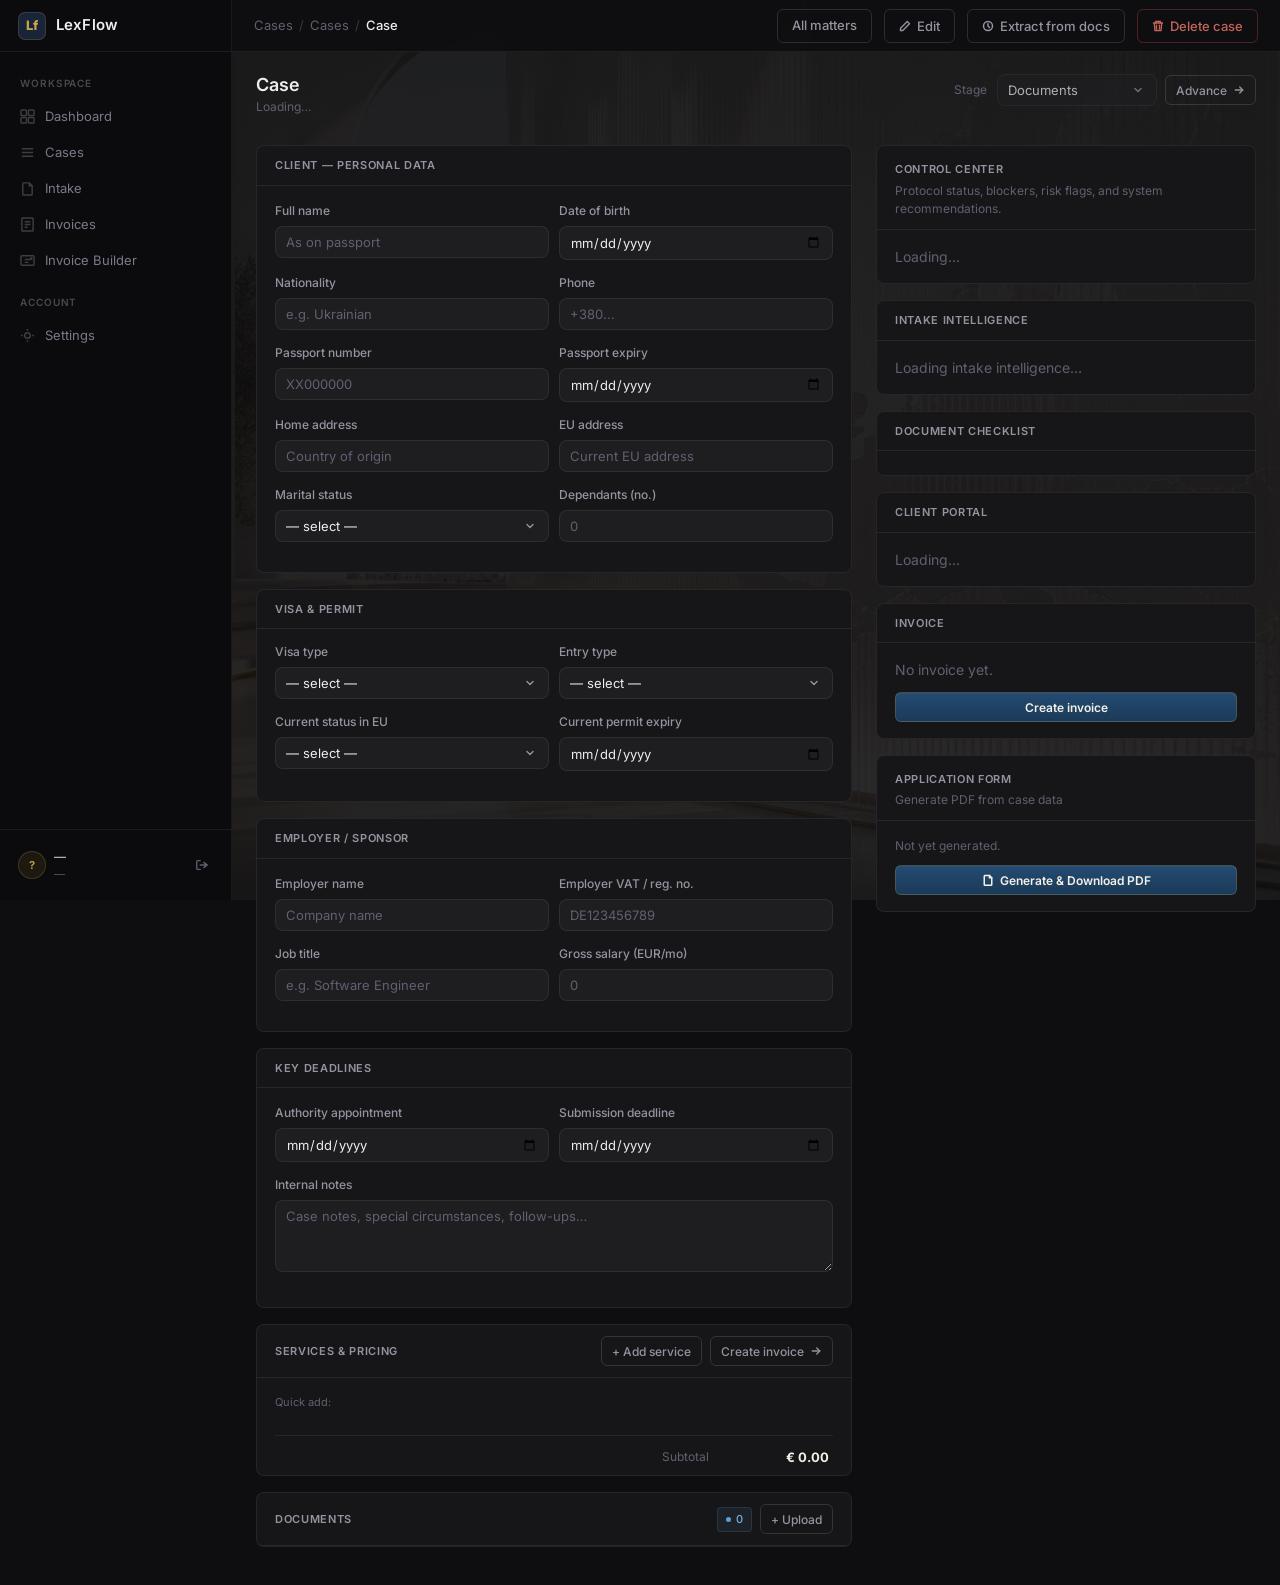
==== commit f8b9dcdd: "ui: compact control-feed items — single-row layout, 8px radius, clean action btn, strip UUID from ri" ====
--- a/frontend/case.html
+++ b/frontend/case.html
@@ -330,6 +330,7 @@
       'Employer confirmation letter',
       'Health insurance proof',
       'Accommodation proof',
+      'Residence permit / ID card',
       'Application form (signed)',
       'Translation of documents (certified)',
       'State fee receipt',
@@ -408,6 +409,7 @@
         'Employer confirmation letter':    ['confirmation', 'employer letter', 'arbeitsgeberbes'],
         'Health insurance proof':          ['insurance', 'health', 'krankenvers'],
         'Accommodation proof':             ['accommodation', 'rental', 'lease', 'mietvertrag'],
+        'Residence permit / ID card':      ['residence', 'permit', 'id card', 'aufenthaltstitel', 'personalausweis'],
         'Application form (signed)':       ['application', 'antrag', 'form'],
         'Translation of documents (certified)': ['translation', 'übersetzung', 'certified'],
         'State fee receipt':               ['fee', 'receipt', 'payment', 'gebühr'],
@@ -627,15 +629,18 @@
           <div class="control-section">
             <div class="control-section-title">Risk flags</div>
             <div class="control-feed">
-              ${risks.length ? risks.map(item => `
+              ${risks.length ? risks.map(item => {
+                const rawCode = (item.code || item.type || 'risk');
+                const cleanCode = rawCode.replace(/[_:]/g, ' ').replace(/\b[0-9a-f]{8}-[0-9a-f]{4}-[0-9a-f]{4}-[0-9a-f]{4}-[0-9a-f]{12}\b/gi, '').trim();
+                return `
                 <div class="control-feed-item control-feed-${escapeHtml(item.severity || 'info')}">
                   <span class="badge ${severityBadge(item.severity)}">${escapeHtml(item.severity || 'info')}</span>
                   <div class="control-feed-copy">
-                    <strong>${escapeHtml((item.code || 'risk').replace(/[_:]/g, ' '))}</strong>
+                    <strong>${escapeHtml(cleanCode || 'Risk flag')}</strong>
                     <span>${escapeHtml(item.message)}</span>
                   </div>
-                </div>
-              `).join('') : '<div class="kanban-empty">No protocol risks detected.</div>'}
+                </div>`;
+              }).join('') : '<div class="kanban-empty">No protocol risks detected.</div>'}
             </div>
           </div>
 
@@ -802,12 +807,7 @@
       });
 
       // Documents
-      const incomingDocs = getDocumentsForCase(c.id);
-      const mergedDocs = [...(c.docs || []), ...incomingDocs.map(d => ({
-        id: d.id, document_id: d.id, key: d.key || '',
-        name: d.name, status: 'attached',
-        uploaded_at: d.uploaded_at, data_url: d.data_url || d.url,
-      }))];
+      const mergedDocs = mergeCaseDocuments(c);
       document.getElementById('doc-count').textContent = mergedDocs.length;
       const list = document.getElementById('doc-list');
       if (mergedDocs.length) {
@@ -815,7 +815,7 @@
         list.innerHTML = mergedDocs.map((d, i) => {
           // data_url = local (Application form PDF, etc.) — use directly
           // url = R2 private URL — must go through proxy
-          const localUrl = d.data_url || '';
+          const localUrl = d.data_url && d.data_url.startsWith('data:') ? d.data_url : '';
           const docId = d.document_id || d.id || '';
           const docKey = d.key || '';
           const canPreview = !!(localUrl || docId || docKey);
@@ -824,7 +824,7 @@
             : d.status === 'attached' || d.status === 'assigned' || d.status === 'uploaded'
               ? 'badge-green'
               : 'badge-gray';
-          _docMap[i] = { url: localUrl, name: d.name, docId, docKey };
+          _docMap[i] = { url: localUrl, name: d.name, docId, docKey, caseId: c.id };
           return `
           <div class="table-row case-doc-row">
             <div class="case-doc-name">${d.name}</div>
@@ -842,23 +842,32 @@
           btn.addEventListener('click', async () => {
             let { url, name, docId, docKey } = _docMap[+btn.dataset.previewIdx] || {};
             let mimeType = '';
-            if (!url && (docKey || docId)) {
-              // Stream via backend proxy to avoid R2 private auth errors
+            if (docId || docKey) {
+              // Always stream via backend proxy — R2 URLs are private
+              btn.textContent = 'Loading…';
+              btn.disabled = true;
               try {
                 const token = getToken();
-                const endpoint = docKey
-                  ? `${API_BASE}/api/cases/${caseId}/stream/${encodeURIComponent(docKey)}`
-                  : `${API_BASE}/api/documents/${docId}/download`;
-                const res = await fetch(endpoint, { headers: { Authorization: `Bearer ${token}` } });
-                if (res.ok) {
+                let res = null;
+                if (docId) {
+                  res = await fetch(`${API_BASE}/api/documents/${docId}/download`, { headers: { Authorization: `Bearer ${token}` } });
+                }
+                if ((!res || !res.ok) && docKey) {
+                  res = await fetch(`${API_BASE}/api/cases/${caseId}/stream/${docKey}`, { headers: { Authorization: `Bearer ${token}` } });
+                }
+                if (res && res.ok) {
                   const blob = await res.blob();
                   mimeType = blob.type || '';
                   url = URL.createObjectURL(blob);
-                } else if (docKey && docId) {
-                  const res2 = await fetch(`${API_BASE}/api/documents/${docId}/download`, { headers: { Authorization: `Bearer ${token}` } });
-                  if (res2.ok) { const b = await res2.blob(); mimeType = b.type; url = URL.createObjectURL(b); }
+                } else {
+                  showToast('Could not load file from server', 'error');
                 }
-              } catch {}
+              } catch (e) {
+                showToast('File load error: ' + e.message, 'error');
+              } finally {
+                btn.textContent = 'Preview';
+                btn.disabled = false;
+              }
             }
             if (!url) { showToast('No preview available for this document', 'info'); return; }
             const isPdf = /\.pdf$/i.test(name) || url.startsWith('data:application/pdf') || mimeType === 'application/pdf';
@@ -880,15 +889,24 @@
         list.querySelectorAll('[data-delete-case-doc]').forEach(btn => {
           btn.addEventListener('click', async () => {
             const ref = btn.dataset.deleteCaseDoc;
+            const row = btn.closest('.case-doc-row');
+            const entry = Object.values(_docMap).find(item => item.docId === ref || item.docKey === ref) || null;
+            const optimisticId = entry?.docId || ref;
+            const optimisticKey = entry?.docKey || '';
+            removeDocumentFromLocalState(optimisticId, optimisticKey, c.id);
+            const optimisticCase = getCachedCaseDetail(c.id) || { ...c, docs: (c.docs || []).filter(item => !(item.document_id === optimisticId || (optimisticKey && item.key === optimisticKey))) };
+            currentCase = optimisticCase;
+            render(optimisticCase);
+            if (row) row.style.opacity = '0.55';
             try {
               if (ref.startsWith('doc-')) await deleteDocumentRemote(ref);
               else await api('DELETE', `/api/cases/${caseId}/documents/${encodeURIComponent(ref)}`);
               showToast('Document deleted', 'success');
             } catch {
-              deleteIncomingDocumentLocal(ref);
-              showToast('Removed locally', 'success');
+              showToast('Delete failed, reloading state', 'error');
+              loadCase();
+              return;
             }
-            loadCase();
           });
         });
       } else {
@@ -1033,8 +1051,15 @@
         try {
           const result = await post(`/api/cases/${caseId}/parse`, {});
           showToast('Fields extracted from documents', 'success');
-          if (result?.extracted) fillFieldsFromExtracted(result.extracted);
-          else loadCase();
+          if (result?.case) {
+            cacheCaseDetail(result.case);
+            upsertLocalCase(result.case);
+            render(result.case);
+          } else if (result?.extracted) {
+            fillFieldsFromExtracted(result.extracted);
+          } else {
+            loadCase();
+          }
         } catch { showToast('Extraction failed — check documents', 'error'); }
       });
 
--- a/frontend/styles.css
+++ b/frontend/styles.css
@@ -1581,14 +1581,12 @@
 .control-check,
 .control-feed-item {
   display: flex;
-  align-items: flex-start;
-  gap: 12px;
-  padding: 14px;
-  border-radius: 16px;
+  align-items: center;
+  gap: 10px;
+  padding: 10px 12px;
+  border-radius: 8px;
   border: 1px solid rgba(255, 255, 255, 0.07);
-  background:
-    linear-gradient(180deg, rgba(28, 29, 36, 0.98) 0%, rgba(22, 23, 29, 0.99) 100%);
-  box-shadow: inset 0 1px 0 rgba(255, 255, 255, 0.025), 0 12px 26px rgba(8, 10, 16, 0.18);
+  background: var(--surface-2, #1f1f24);
 }
 
 .control-check-complete,
@@ -1627,20 +1625,27 @@
   min-width: 0;
   flex: 1 1 auto;
   flex-direction: column;
-  gap: 4px;
+  gap: 2px;
 }
 
 .control-check-copy strong,
 .control-feed-copy strong {
-  font-size: 14px;
-  color: #f5f1e7;
+  font-size: 13px;
+  font-weight: 500;
+  color: var(--text, #e8e8f0);
+  white-space: nowrap;
+  overflow: hidden;
+  text-overflow: ellipsis;
 }
 
 .control-check-copy span,
 .control-feed-copy span {
-  font-size: 12px;
-  line-height: 1.55;
-  color: #9ea7bc;
+  font-size: 11px;
+  line-height: 1.4;
+  color: var(--muted, #7a7a8c);
+  white-space: nowrap;
+  overflow: hidden;
+  text-overflow: ellipsis;
 }
 
 .control-feed-compact .control-feed-item {
@@ -1649,25 +1654,31 @@
 
 .control-feed-item-action {
   align-items: center;
+  gap: 10px;
 }
 
 .control-action-btn {
   margin-left: auto;
   flex-shrink: 0;
-  border-color: rgba(200,164,74,0.14);
-  background: rgba(18,24,33,0.74);
-  color: #ece6d8;
+  white-space: nowrap;
+  font-size: 12px;
+  padding: 4px 10px;
+  height: 28px;
+  border-color: rgba(255,255,255,0.1);
+  background: var(--surface-3, #27272d);
+  color: var(--text, #e8e8f0);
 }
 
 .control-action-btn:hover {
-  border-color: rgba(200,164,74,0.3);
-  background: rgba(200,164,74,0.08);
+  border-color: var(--indigo, #6366f1);
+  background: rgba(99,102,241,0.08);
+  color: var(--indigo, #6366f1);
 }
 
 .case-detail-layout {
   display: grid;
-  grid-template-columns: minmax(0, 1fr) 340px;
-  gap: 20px;
+  grid-template-columns: minmax(0, 1fr) 380px;
+  gap: 24px;
   align-items: start;
 }
 
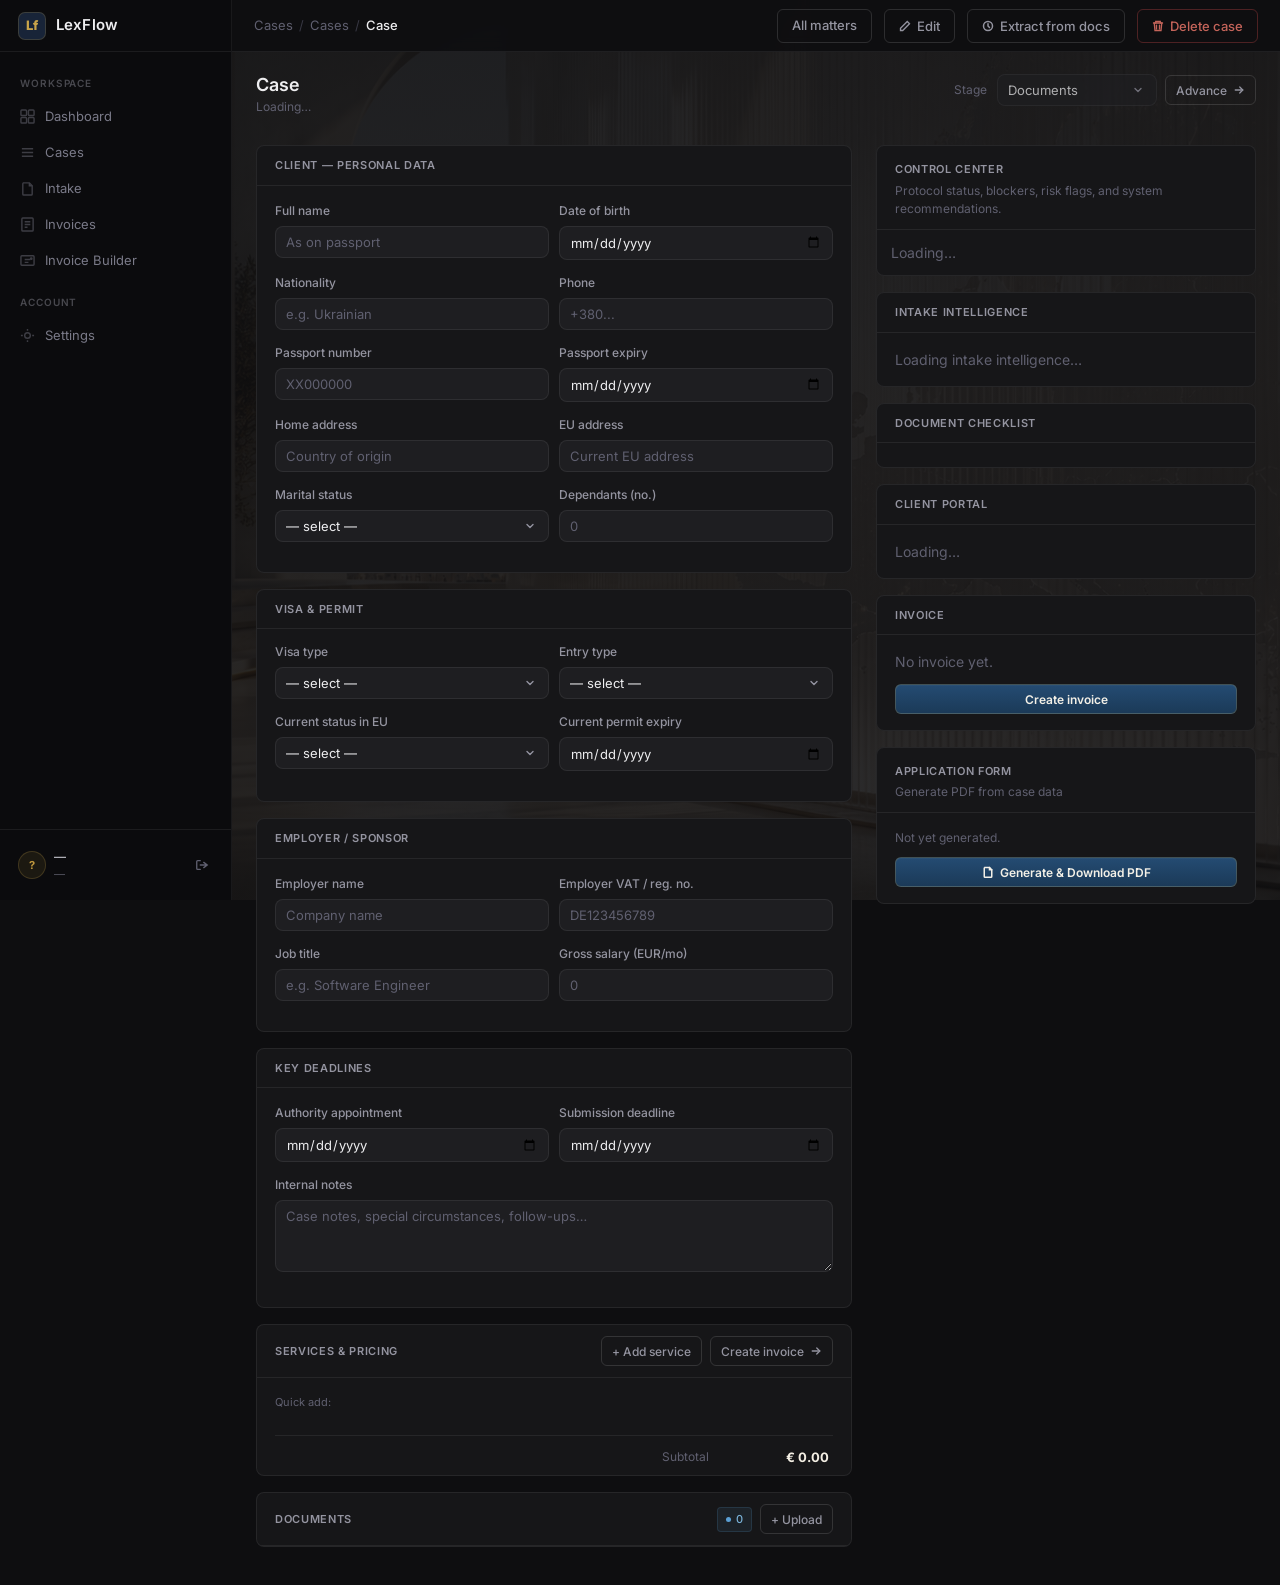
==== commit 2355beb1: "ui: control center — 4-col stat bar, compact padding/gaps, smaller typography, tighter section title" ====
--- a/frontend/case.html
+++ b/frontend/case.html
@@ -253,7 +253,7 @@
                 <div class="panel-subtitle">Protocol status, blockers, risk flags, and system recommendations.</div>
               </div>
             </div>
-            <div class="card-body">
+            <div class="card-body" style="padding:12px 14px;">
               <div id="control-center-block"><p style="color:var(--muted);">Loading…</p></div>
             </div>
           </div>
--- a/frontend/styles.css
+++ b/frontend/styles.css
@@ -1483,23 +1483,20 @@
 .control-center-stack {
   display: flex;
   flex-direction: column;
-  gap: 16px;
+  gap: 12px;
 }
 
 .control-hero {
   display: grid;
-  grid-template-columns: repeat(2, minmax(0, 1fr));
-  gap: 12px;
+  grid-template-columns: repeat(4, minmax(0, 1fr));
+  gap: 6px;
 }
 
 .control-stat {
-  padding: 14px 15px;
-  border-radius: 16px;
-  border: 1px solid rgba(255, 255, 255, 0.08);
-  background:
-    radial-gradient(circle at top right, rgba(200, 164, 74, 0.06), transparent 40%),
-    linear-gradient(180deg, rgba(28, 30, 37, 0.98) 0%, rgba(20, 21, 27, 0.99) 100%);
-  box-shadow: inset 0 1px 0 rgba(255, 255, 255, 0.03), 0 16px 32px rgba(8, 10, 16, 0.24);
+  padding: 8px 10px;
+  border-radius: 6px;
+  border: 1px solid rgba(255, 255, 255, 0.07);
+  background: var(--surface-2, #1f1f24);
   position: relative;
   overflow: hidden;
 }
@@ -1534,48 +1531,52 @@
 
 .control-stat-label {
   display: block;
-  margin-bottom: 8px;
-  font-size: 11px;
-  font-weight: 700;
-  letter-spacing: 0.12em;
+  margin-bottom: 3px;
+  font-size: 10px;
+  font-weight: 600;
+  letter-spacing: 0.08em;
   text-transform: uppercase;
-  color: rgba(188, 194, 208, 0.62);
+  color: var(--muted, #7a7a8c);
 }
 
 .control-stat-value {
   display: block;
-  font-size: 16px;
-  line-height: 1.45;
-  color: #f5f2ea;
-  font-weight: 700;
-  letter-spacing: -0.02em;
+  font-size: 13px;
+  line-height: 1.3;
+  color: var(--text, #e8e8f0);
+  font-weight: 600;
+  letter-spacing: -0.01em;
+  white-space: nowrap;
+  overflow: hidden;
+  text-overflow: ellipsis;
 }
 
 .control-pill-row {
   display: flex;
   flex-wrap: wrap;
-  gap: 8px;
+  gap: 6px;
 }
 
 .control-section {
   display: flex;
   flex-direction: column;
-  gap: 10px;
+  gap: 6px;
 }
 
 .control-section-title {
-  font-size: 12px;
-  font-weight: 700;
-  letter-spacing: 0.12em;
+  font-size: 10px;
+  font-weight: 700;
+  letter-spacing: 0.1em;
   text-transform: uppercase;
-  color: rgba(188, 194, 208, 0.54);
+  color: var(--muted, #7a7a8c);
+  padding-top: 4px;
 }
 
 .control-checklist,
 .control-feed {
   display: flex;
   flex-direction: column;
-  gap: 8px;
+  gap: 5px;
 }
 
 .control-check,
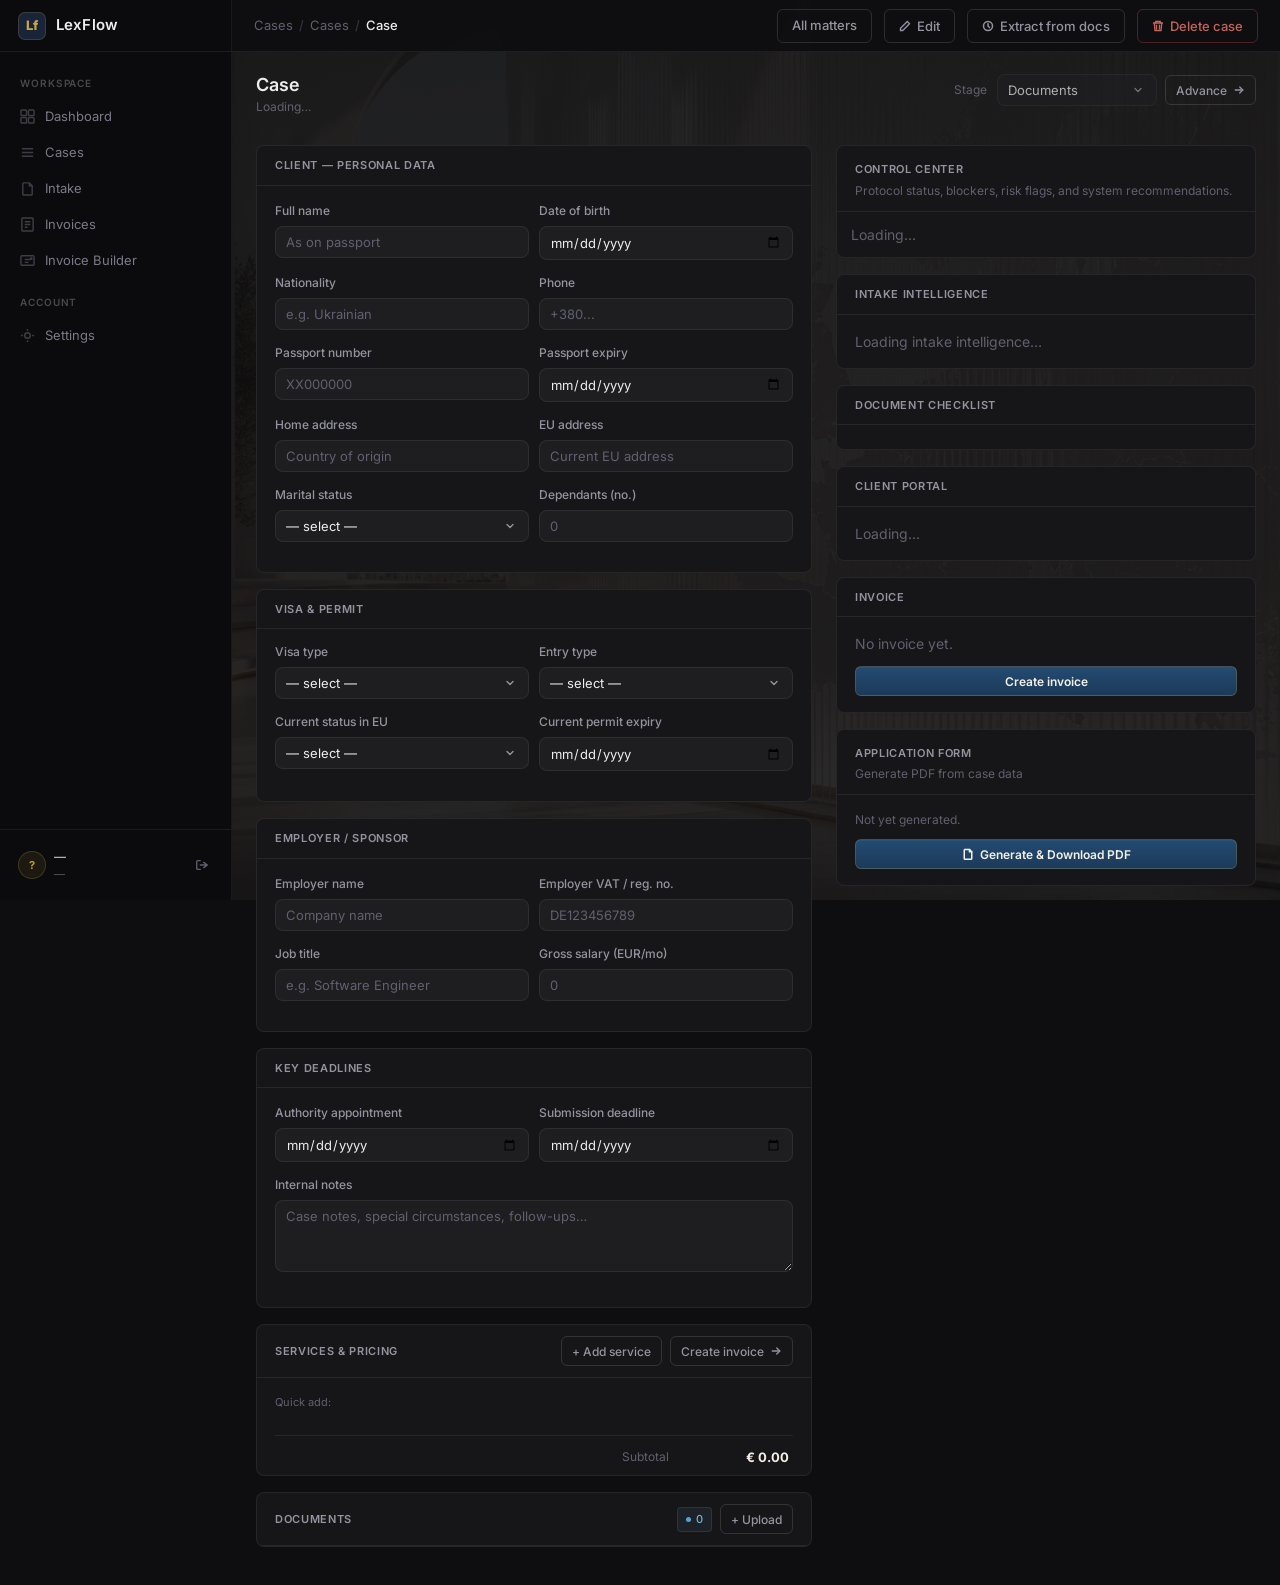
==== commit fe82d0bd: "feat: formatDate shows time (HH:MM) alongside date; bump app.js cache to v22" ====
--- a/frontend/case.html
+++ b/frontend/case.html
@@ -316,7 +316,7 @@
     </div>
   </div>
 
-  <script src="./app.js?v=21"></script>
+  <script src="./app.js?v=22"></script>
   <script>
     const params = new URLSearchParams(window.location.search);
     const caseId = params.get('id') || '1';
--- a/frontend/styles.css
+++ b/frontend/styles.css
@@ -1655,7 +1655,14 @@
 
 .control-feed-item-action {
   align-items: center;
-  gap: 10px;
+  gap: 8px;
+}
+
+.control-feed-item .badge {
+  flex-shrink: 0;
+  width: 62px;
+  justify-content: center;
+  text-align: center;
 }
 
 .control-action-btn {
@@ -1678,7 +1685,7 @@
 
 .case-detail-layout {
   display: grid;
-  grid-template-columns: minmax(0, 1fr) 380px;
+  grid-template-columns: minmax(0, 1fr) 420px;
   gap: 24px;
   align-items: start;
 }
@@ -3862,7 +3869,6 @@
 
   .automation-item .badge,
   .control-check .badge,
-  .control-feed-item .badge,
   .table-actions,
   .portal-v2-upload-actions {
     width: 100%;
